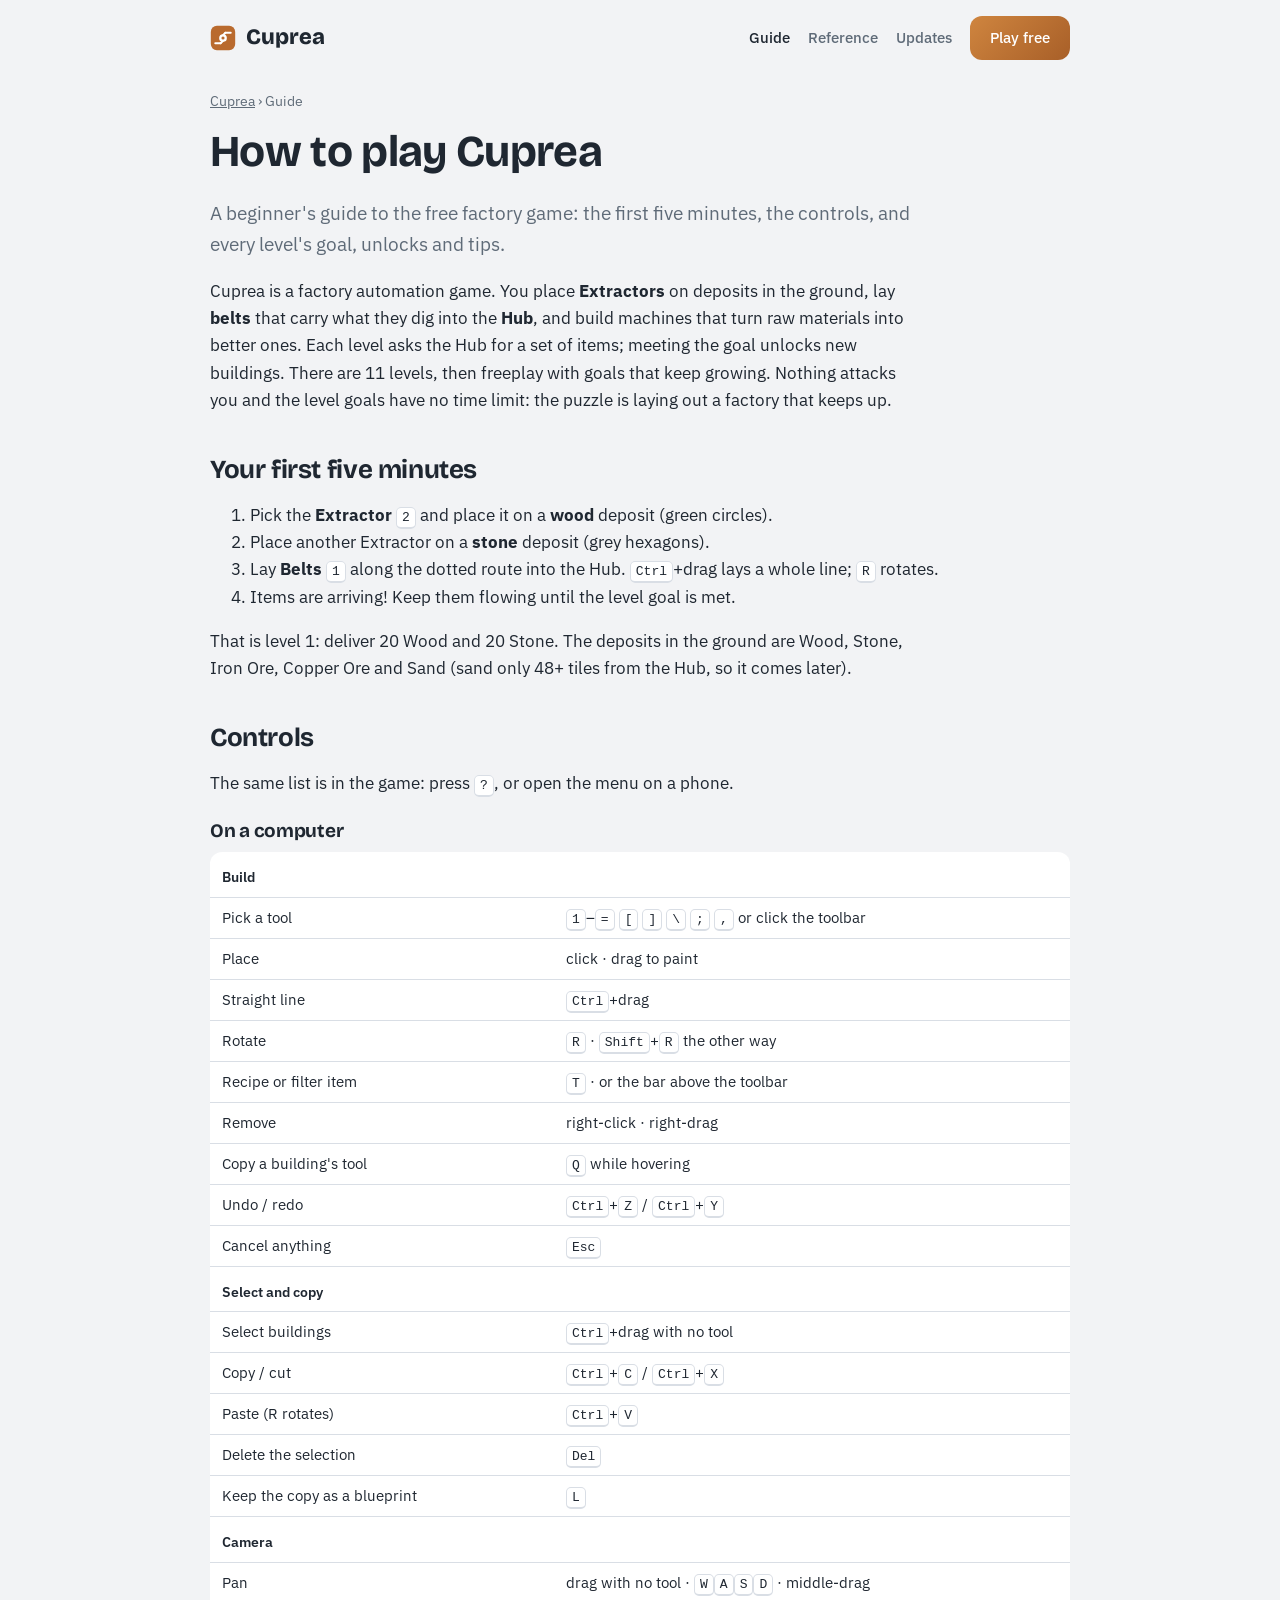
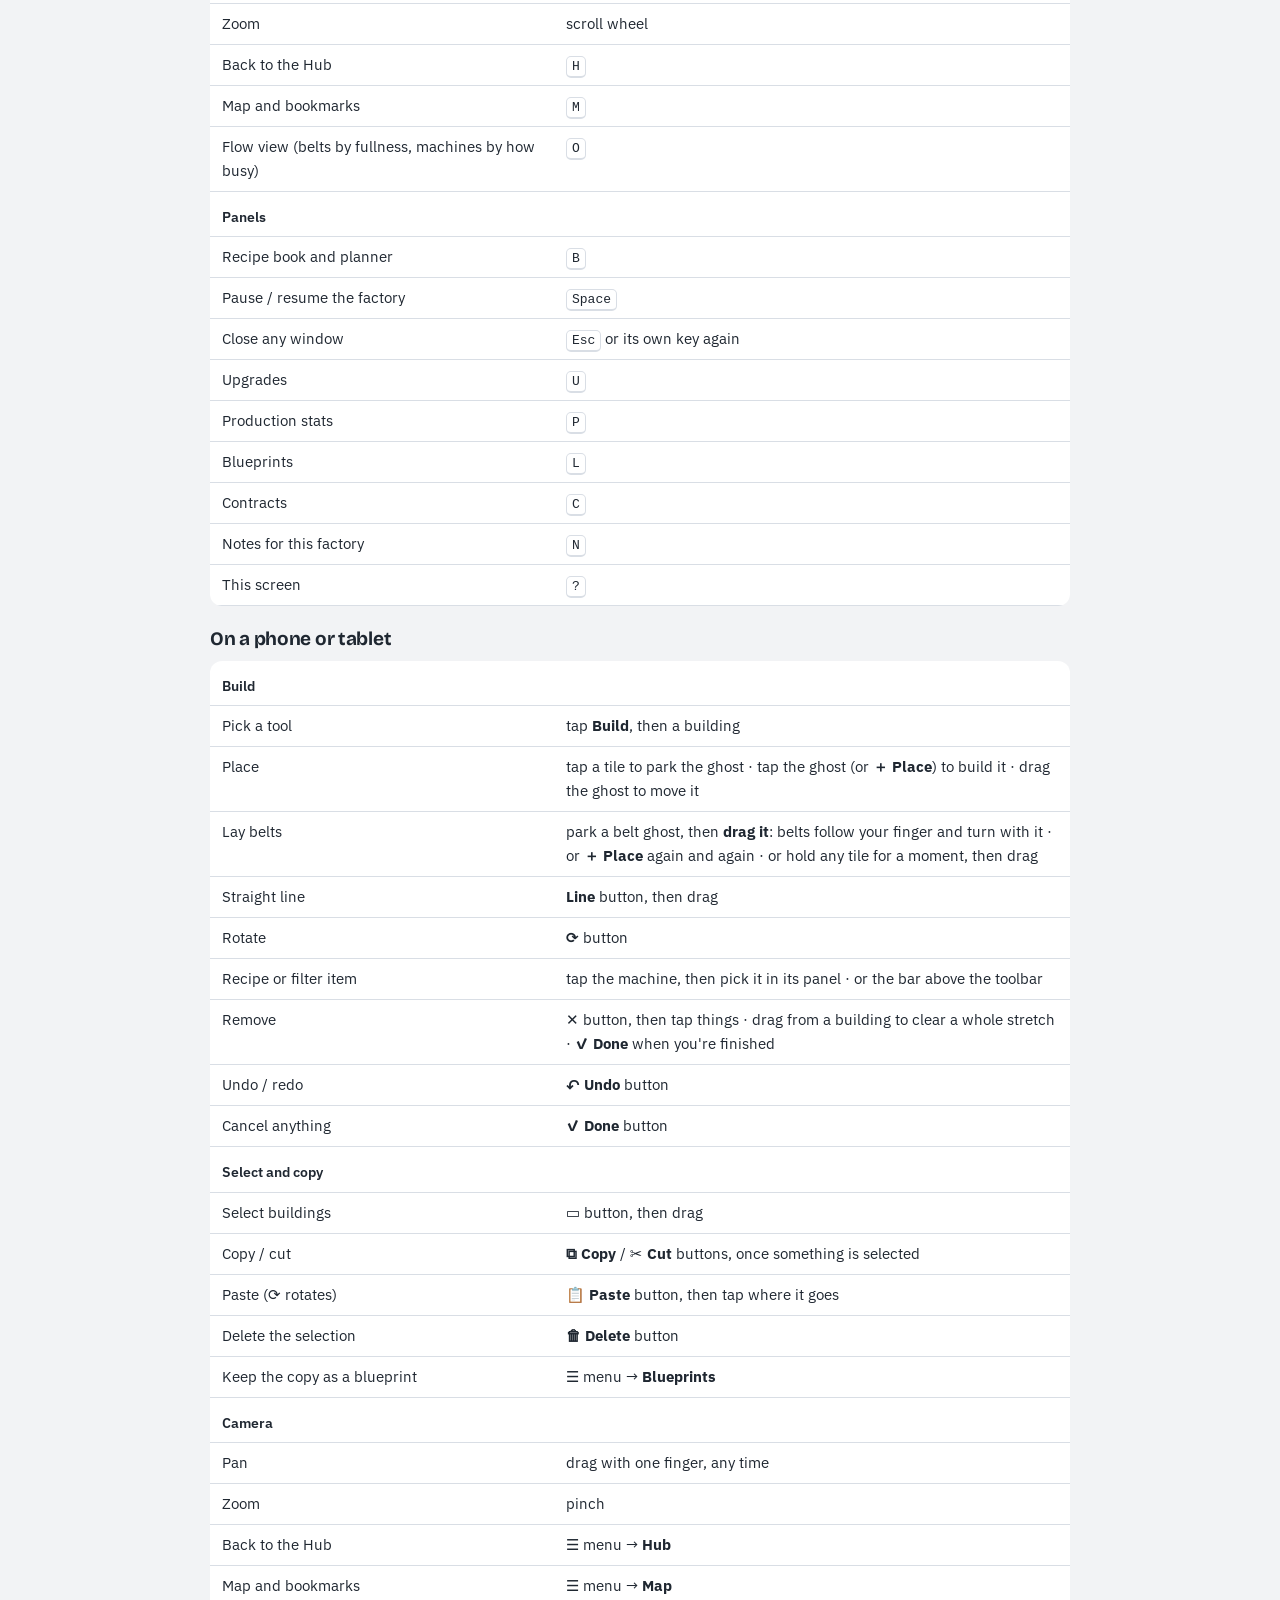
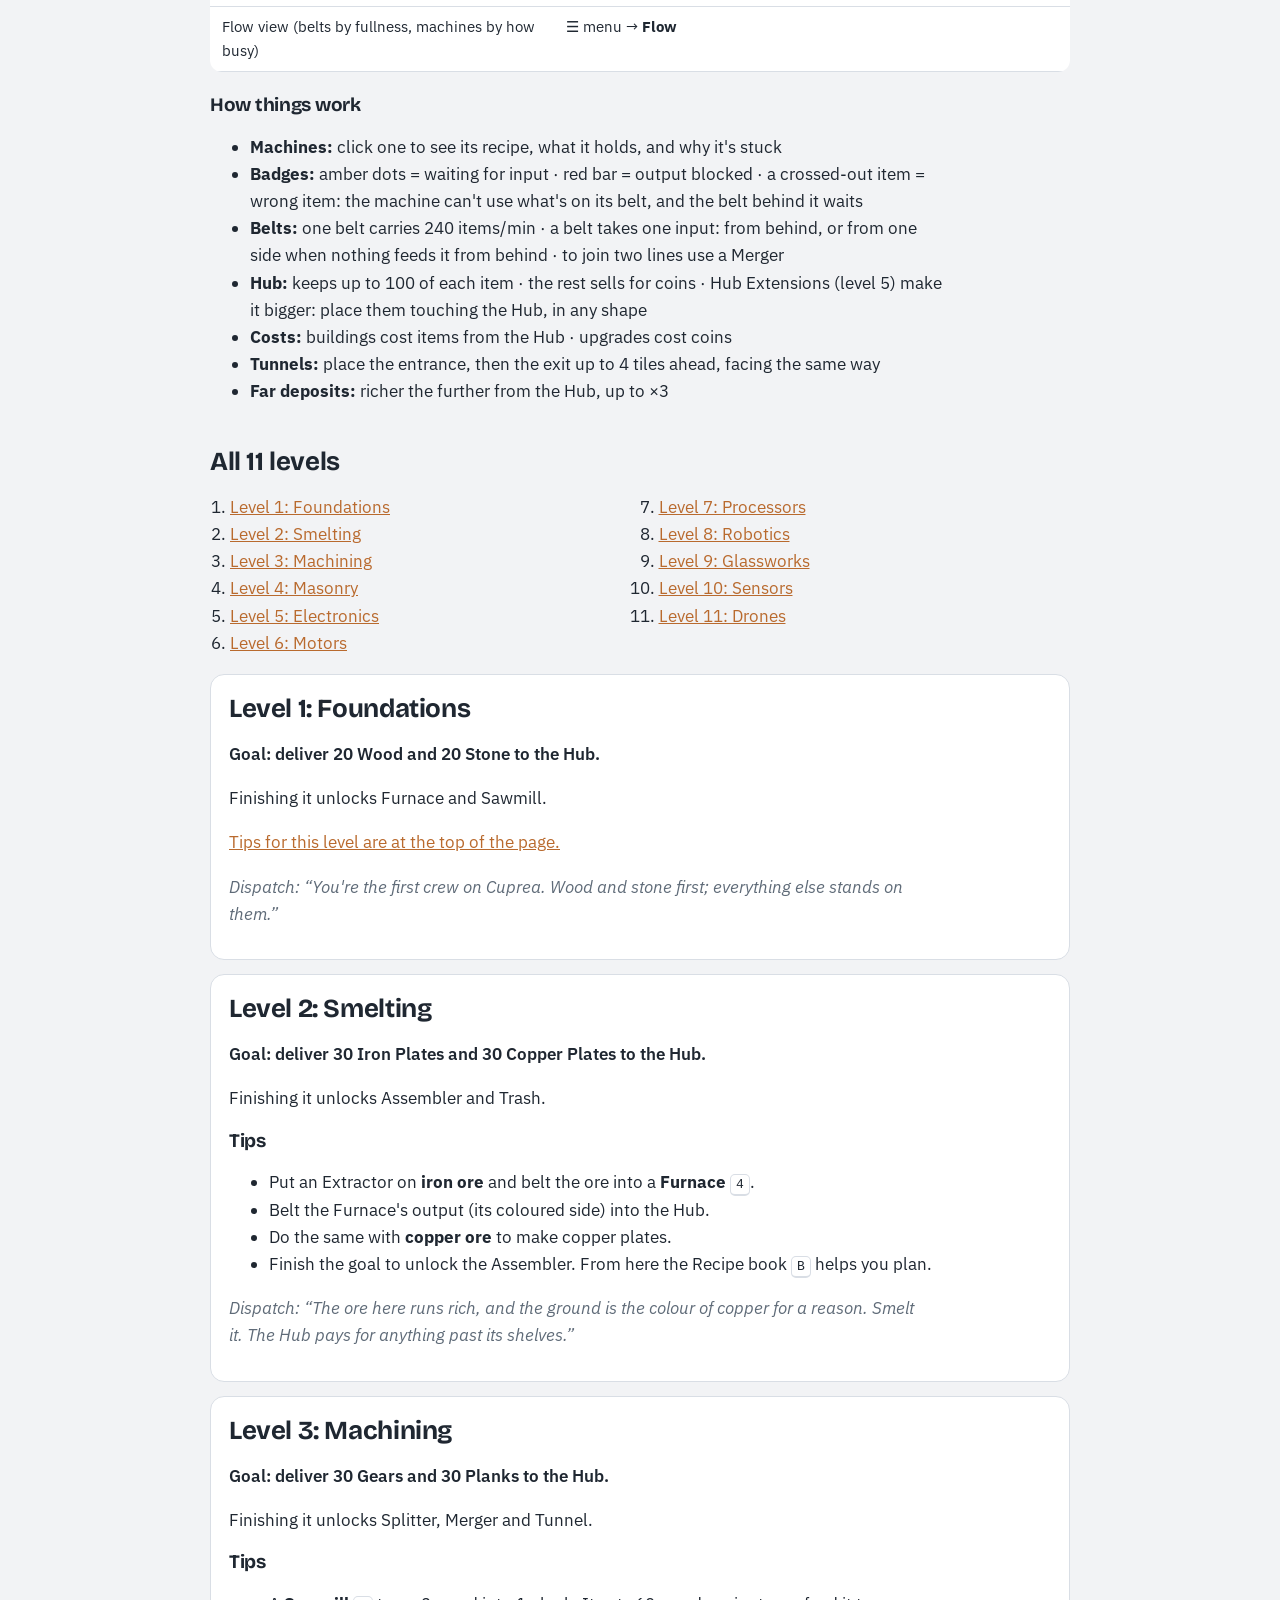
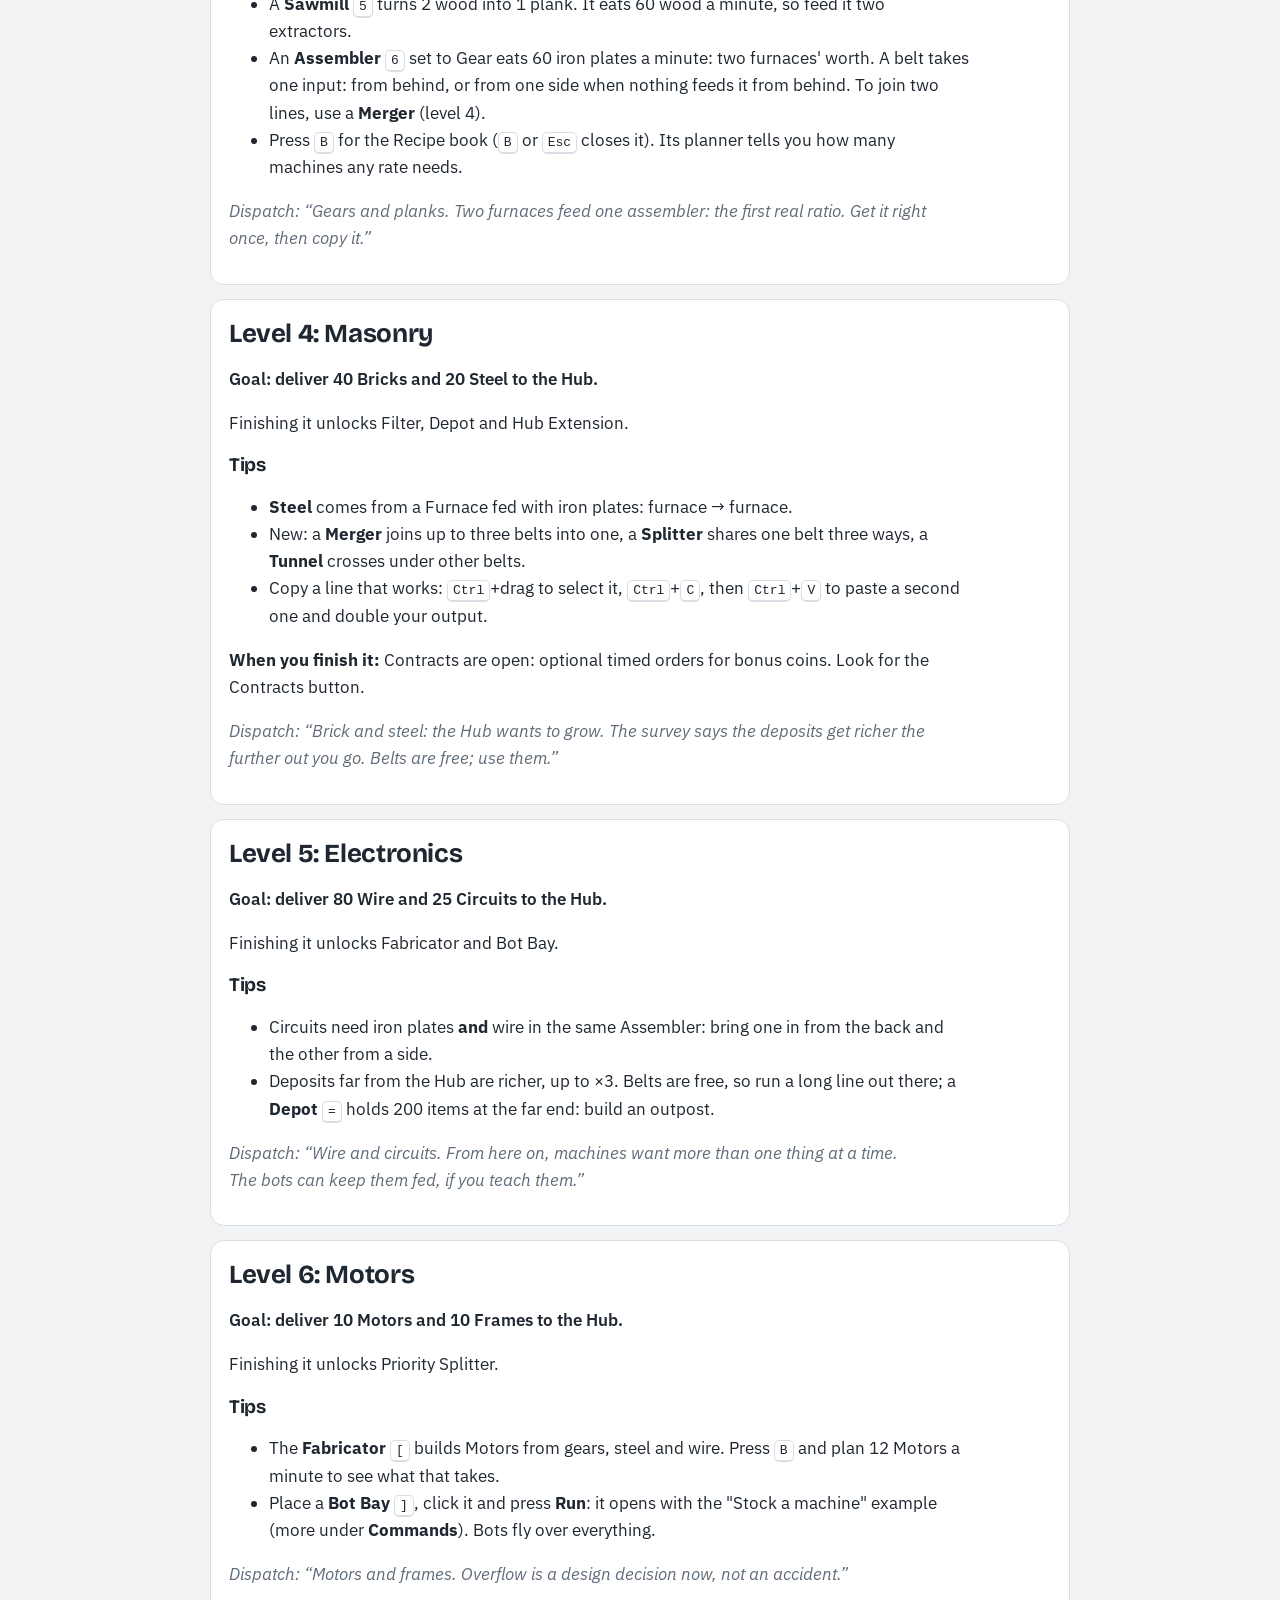
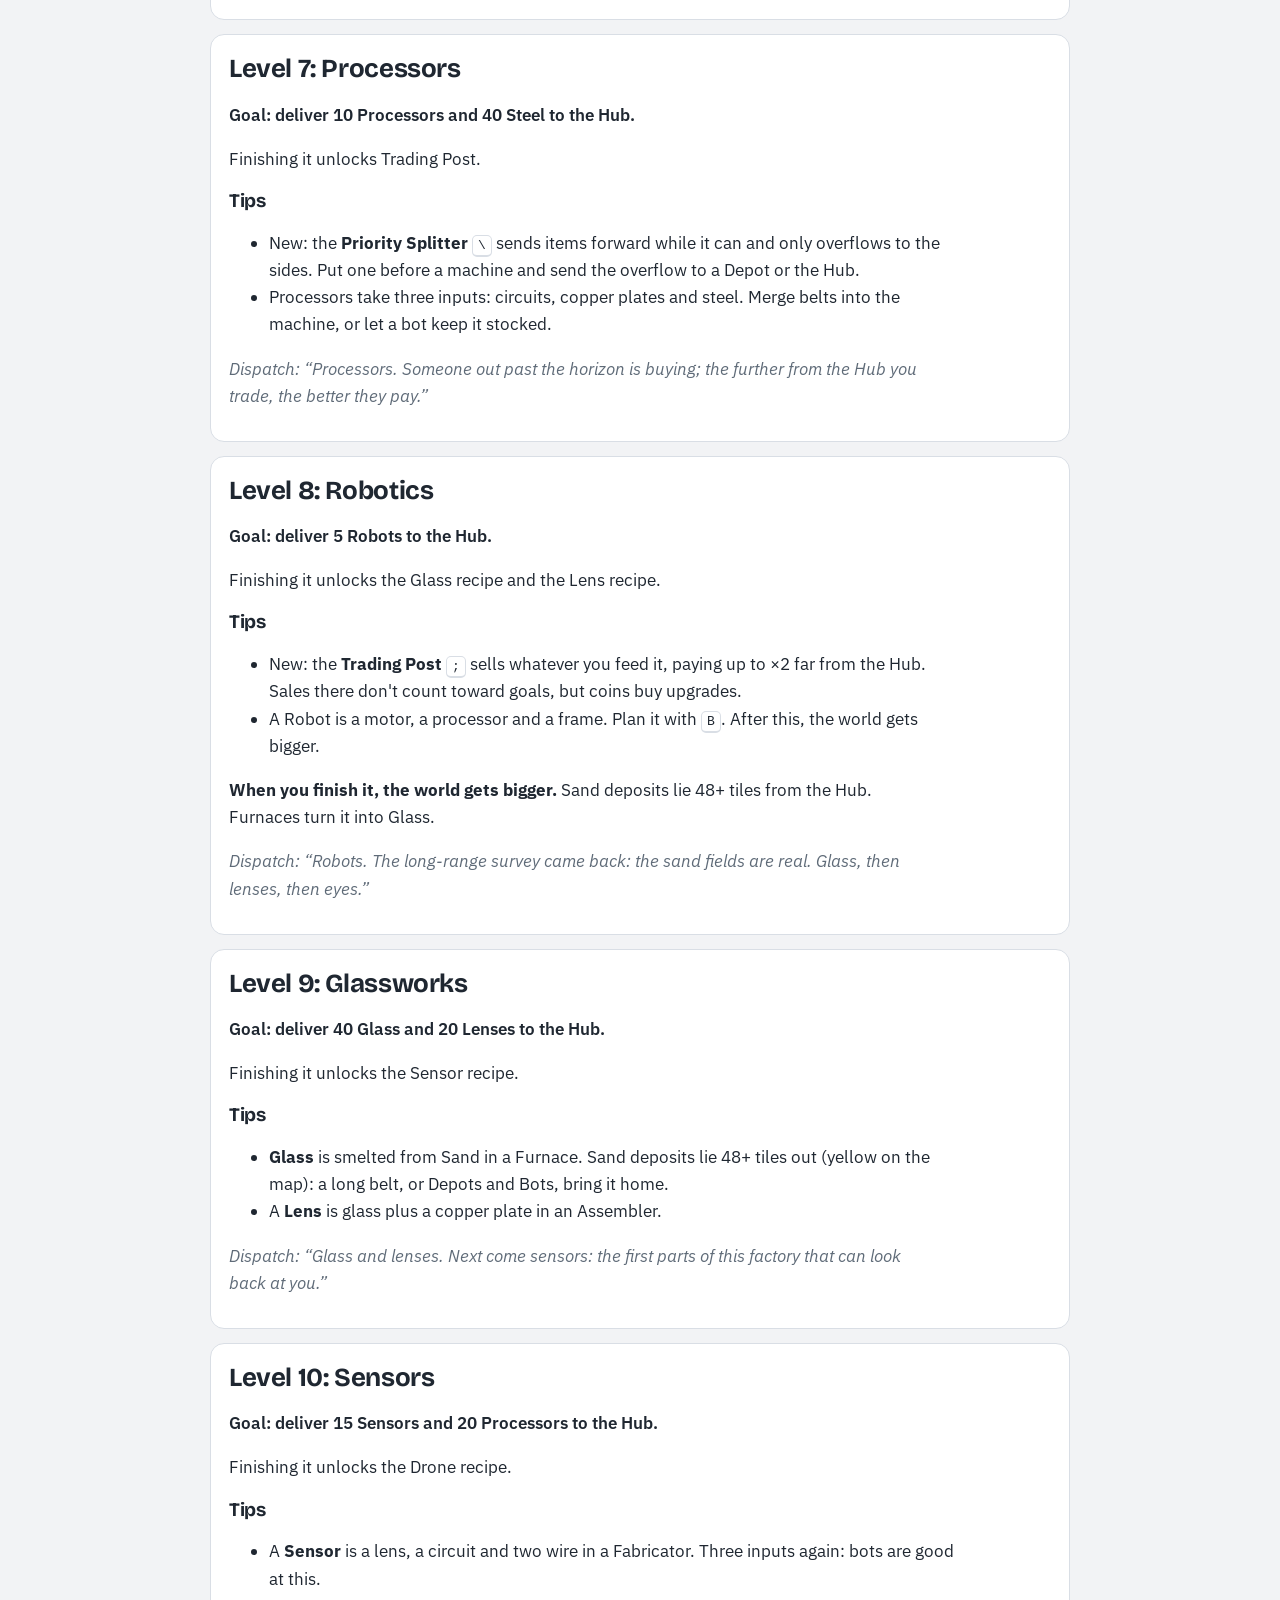
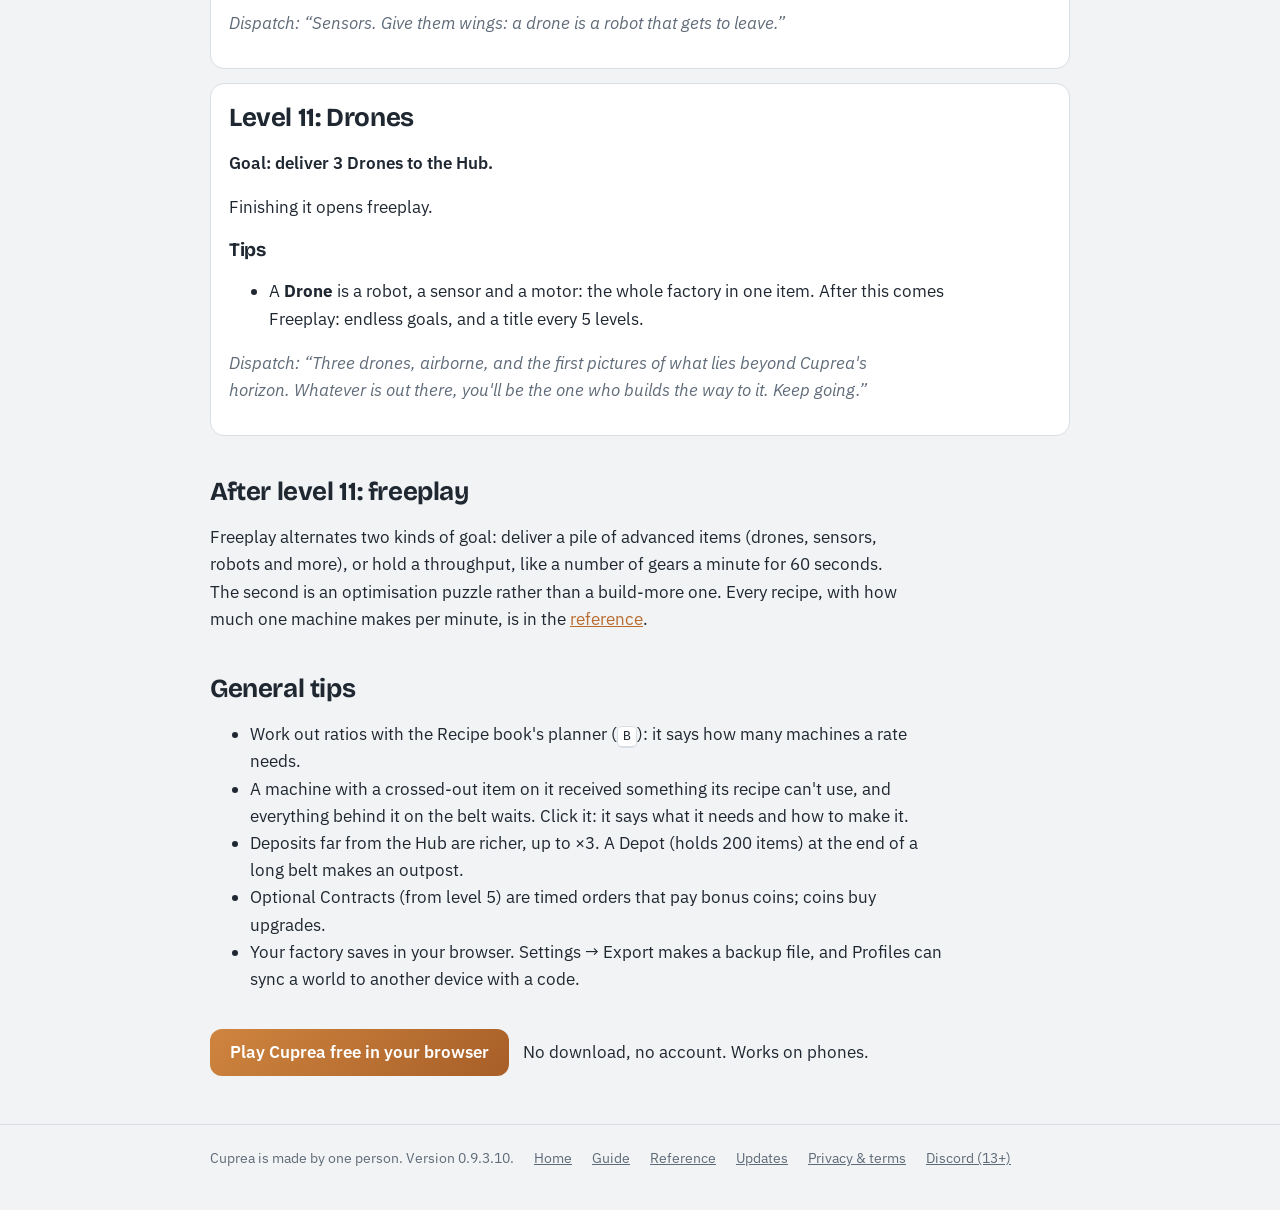
==== guide/index.html @ 7b66cac2 "Cuprea 0.9.3.10: the overhaul (look, motion, sound, visual onboarding) Co-Authored-By: Claude Fable " ====
<!doctype html>
<html lang="en">
<head>
  <meta charset="utf-8">
  <meta name="viewport" content="width=device-width, initial-scale=1">
  <title>How to play Cuprea: beginner's guide and all levels</title>
  <meta name="description" content="How to play Cuprea, the free browser factory game: your first five minutes, the controls on computer and phone, and the goal, unlocks and tips for all 11 levels.">
  <link rel="canonical" href="https://noice787965-droid.github.io/cuprea/guide/">
  <meta property="og:title" content="How to play Cuprea: beginner's guide and all levels">
  <meta property="og:description" content="How to play Cuprea, the free browser factory game: your first five minutes, the controls on computer and phone, and the goal, unlocks and tips for all 11 levels.">
  <meta property="og:type" content="article">
  <meta property="og:url" content="https://noice787965-droid.github.io/cuprea/guide/">
  <meta property="og:image" content="https://noice787965-droid.github.io/cuprea/screenshot.png">
  <meta name="theme-color" content="#b96a2e">
  <link rel="icon" href="../play/favicon.svg" type="image/svg+xml">
  <link rel="preconnect" href="https://fonts.googleapis.com">
  <link rel="preconnect" href="https://fonts.gstatic.com" crossorigin>
  <link rel="stylesheet" href="https://fonts.googleapis.com/css2?family=Bricolage+Grotesque:opsz,wght@12..96,700;12..96,800&family=IBM+Plex+Sans:wght@400;500;600&display=swap">
  <style>
:root { --paper:#f2f3f5; --panel:#fff; --ink:#1f2731; --muted:#5f6b78; --line:#d9dee5; --copper:#b96a2e; --copper-deep:#8f5222; --focus:#3c8cff; color-scheme: light; }
@media (prefers-color-scheme: dark) { :root { --paper:#161a20; --panel:#1f252d; --ink:#e6eaef; --muted:#9aa5b2; --line:#2c3540; --copper:#d98a4a; --copper-deep:#f0c091; color-scheme: dark; } }
* { box-sizing: border-box; }
body { margin: 0; font: 17px/1.6 "IBM Plex Sans", system-ui, -apple-system, "Segoe UI", Roboto, sans-serif; color: var(--ink); background: var(--paper); }
a { color: var(--copper); }
a:focus-visible { outline: 3px solid var(--focus); outline-offset: 3px; border-radius: 6px; }
h1, h2, h3 { font-family: "Bricolage Grotesque", "IBM Plex Sans", system-ui, sans-serif; letter-spacing: -0.015em; text-wrap: balance; line-height: 1.2; }
h1 { font-size: clamp(30px, 5vw, 44px); margin: 8px 0 12px; }
h2 { font-size: 26px; margin: 40px 0 10px; }
h3 { font-size: 19px; margin: 22px 0 6px; }
.wrap { width: min(860px, 100% - 40px); margin-inline: auto; }
@media (max-width: 600px) { .wrap { width: calc(100% - 32px); } }
.top { display: flex; align-items: center; justify-content: space-between; gap: 12px; padding-block: 16px; flex-wrap: wrap; }
.wordmark { display: inline-flex; align-items: center; gap: 10px; text-decoration: none; color: var(--ink); font-family: "Bricolage Grotesque", sans-serif; font-weight: 800; font-size: 22px; }
.wordmark svg { width: 26px; height: 26px; }
.top nav { display: flex; gap: 6px 18px; flex-wrap: wrap; align-items: center; font-size: 15px; }
.top nav a { color: var(--muted); text-decoration: none; font-weight: 500; }
.top nav a[aria-current] { color: var(--ink); }
.btn { display: inline-flex; align-items: center; justify-content: center; min-height: 44px; padding: 10px 20px; border-radius: 12px; font-weight: 600; text-decoration: none; }
.btn.primary { background: linear-gradient(135deg, #cf853f, #a85f28); color: #fff !important; }
.lede { font-size: 19px; color: var(--muted); max-width: 64ch; }
main p, main li { max-width: 70ch; }
.crumbs { font-size: 14px; color: var(--muted); }
.crumbs a { color: var(--muted); }
.card { background: var(--panel); border: 1px solid var(--line); border-radius: 14px; padding: 14px 18px; margin: 14px 0; }
.card h2, .card h3 { margin-top: 4px; }
.goal { font-weight: 600; }
.story { color: var(--muted); font-style: italic; }
kbd { font: 13px/1 ui-monospace, SFMono-Regular, Menlo, monospace; border: 1px solid var(--line); border-bottom-width: 2px; border-radius: 5px; padding: 2px 5px; background: var(--panel); }
.scroll { overflow-x: auto; margin: 10px 0; }
table { border-collapse: collapse; min-width: 100%; font-size: 15px; background: var(--panel); border-radius: 12px; overflow: hidden; }
th, td { text-align: left; padding: 8px 12px; border-bottom: 1px solid var(--line); vertical-align: top; }
th { font-size: 13px; color: var(--muted); font-weight: 600; }
table.keys th { padding-top: 14px; color: var(--ink); font-size: 14px; }
table.keys td:first-child { width: 40%; }
@media (max-width: 600px) {
  table.stack, table.stack tbody { display: block; min-width: 0; }
  table.stack thead { display: none; }
  table.stack tr { display: block; padding: 10px 14px; border-bottom: 1px solid var(--line); }
  table.stack td { display: block; padding: 2px 0; border: 0; text-align: left; white-space: normal; }
  table.stack td[data-l] { display: inline-block; margin-right: 16px; }
  table.stack td[data-l]::before { content: attr(data-l) ": "; color: var(--muted); font-size: 13px; }
  table.keys td:first-child { width: auto; }
}
td.num, th.num { text-align: right; font-variant-numeric: tabular-nums; white-space: nowrap; }
code, pre { font: 14px/1.5 ui-monospace, SFMono-Regular, Menlo, monospace; }
pre { background: var(--panel); border: 1px solid var(--line); border-radius: 12px; padding: 12px 14px; overflow-x: auto; }
.toc { columns: 2 220px; padding-left: 20px; }
.cta { margin: 36px 0; display: flex; gap: 14px; align-items: center; flex-wrap: wrap; }
footer { border-top: 1px solid var(--line); margin-top: 48px; padding-block: 22px 40px; font-size: 14px; color: var(--muted); }
footer .wrap { display: flex; flex-wrap: wrap; gap: 8px 20px; }
footer a { color: var(--muted); }
</style>
  <script type="application/ld+json">{"@context":"https://schema.org","@graph":[{"@type":"WebPage","@id":"https://noice787965-droid.github.io/cuprea/guide/","url":"https://noice787965-droid.github.io/cuprea/guide/","name":"How to play Cuprea: beginner's guide and all levels","description":"How to play Cuprea, the free browser factory game: your first five minutes, the controls on computer and phone, and the goal, unlocks and tips for all 11 levels.","inLanguage":"en","dateModified":"2026-10-18","about":{"@type":"VideoGame","name":"Cuprea","url":"https://noice787965-droid.github.io/cuprea/"}},{"@type":"BreadcrumbList","itemListElement":[{"@type":"ListItem","position":1,"name":"Cuprea","item":"https://noice787965-droid.github.io/cuprea/"},{"@type":"ListItem","position":2,"name":"Guide","item":"https://noice787965-droid.github.io/cuprea/guide/"}]}]}</script>
</head>
<body>
  <header class="wrap top">
    <a class="wordmark" href="../" aria-label="Cuprea home"><svg viewBox="0 0 64 64" aria-hidden="true"><rect x="2" y="2" width="60" height="60" rx="15" fill="#b96a2e"/><g fill="none" stroke="#fff" stroke-width="5" stroke-linecap="round"><path d="M13 45h13M38 19h13"/><path d="M26 45l6-6M38 19l-6 6"/></g><circle cx="32" cy="32" r="9.5" fill="#fff"/><circle cx="32" cy="32" r="3.8" fill="#b96a2e"/></svg>Cuprea</a>
    <nav aria-label="Site"><a href="../guide/" aria-current="page">Guide</a><a href="../reference/">Reference</a><a href="../updates/">Updates</a><a class="btn primary" href="../play/?utm_source=site&amp;utm_campaign=guide">Play free</a></nav>
  </header>
  <main class="wrap">
    <p class="crumbs"><a href="../">Cuprea</a> › Guide</p>
    <h1>How to play Cuprea</h1>
    <p class="lede">A beginner's guide to the free factory game: the first five minutes, the controls, and every level's goal, unlocks and tips.</p>

    <p>Cuprea is a factory automation game. You place <b>Extractors</b> on deposits in the ground, lay
    <b>belts</b> that carry what they dig into the <b>Hub</b>, and build machines that turn raw materials into
    better ones. Each level asks the Hub for a set of items; meeting the goal unlocks new buildings. There are
    11 levels, then freeplay with goals that keep growing. Nothing attacks you and the level goals have
    no time limit: the puzzle is laying out a factory that keeps up.</p>

    <h2 id="start">Your first five minutes</h2>
    <ol>
      <li>Pick the <b>Extractor</b> <kbd>2</kbd> and place it on a <b>wood</b> deposit (green circles).</li>
      <li>Place another Extractor on a <b>stone</b> deposit (grey hexagons).</li>
      <li>Lay <b>Belts</b> <kbd>1</kbd> along the dotted route into the Hub. <kbd>Ctrl</kbd>+drag lays a whole line; <kbd>R</kbd> rotates.</li>
      <li>Items are arriving! Keep them flowing until the level goal is met.</li>
    </ol>
    <p>That is level 1: deliver 20 Wood and 20 Stone. The deposits in the ground are Wood, Stone, Iron Ore, Copper Ore and Sand
    (sand only 48+ tiles from the Hub, so it comes later).</p>

    <h2 id="controls">Controls</h2>
    <p>The same list is in the game: press <kbd>?</kbd>, or open the menu on a phone.</p>
    <h3>On a computer</h3>
    <div class="scroll"><table class="keys">
      <tr><th colspan="2">Build</th></tr>
      <tr><td>Pick a tool</td><td><kbd>1</kbd>–<kbd>=</kbd> <kbd>[</kbd> <kbd>]</kbd> <kbd>\</kbd> <kbd>;</kbd> <kbd>,</kbd> or click the toolbar</td></tr>
      <tr><td>Place</td><td>click · drag to paint</td></tr>
      <tr><td>Straight line</td><td><kbd>Ctrl</kbd>+drag</td></tr>
      <tr><td>Rotate</td><td><kbd>R</kbd> · <kbd>Shift</kbd>+<kbd>R</kbd> the other way</td></tr>
      <tr><td>Recipe or filter item</td><td><kbd>T</kbd> · or the bar above the toolbar</td></tr>
      <tr><td>Remove</td><td>right-click · right-drag</td></tr>
      <tr><td>Copy a building's tool</td><td><kbd>Q</kbd> while hovering</td></tr>
      <tr><td>Undo / redo</td><td><kbd>Ctrl</kbd>+<kbd>Z</kbd> / <kbd>Ctrl</kbd>+<kbd>Y</kbd></td></tr>
      <tr><td>Cancel anything</td><td><kbd>Esc</kbd></td></tr>
      <tr><th colspan="2">Select and copy</th></tr>
      <tr><td>Select buildings</td><td><kbd>Ctrl</kbd>+drag with no tool</td></tr>
      <tr><td>Copy / cut</td><td><kbd>Ctrl</kbd>+<kbd>C</kbd> / <kbd>Ctrl</kbd>+<kbd>X</kbd></td></tr>
      <tr><td>Paste (R rotates)</td><td><kbd>Ctrl</kbd>+<kbd>V</kbd></td></tr>
      <tr><td>Delete the selection</td><td><kbd>Del</kbd></td></tr>
      <tr><td>Keep the copy as a blueprint</td><td><kbd>L</kbd></td></tr>
      <tr><th colspan="2">Camera</th></tr>
      <tr><td>Pan</td><td>drag with no tool · <kbd>W</kbd><kbd>A</kbd><kbd>S</kbd><kbd>D</kbd> · middle-drag</td></tr>
      <tr><td>Zoom</td><td>scroll wheel</td></tr>
      <tr><td>Back to the Hub</td><td><kbd>H</kbd></td></tr>
      <tr><td>Map and bookmarks</td><td><kbd>M</kbd></td></tr>
      <tr><td>Flow view (belts by fullness, machines by how busy)</td><td><kbd>O</kbd></td></tr>
      <tr><th colspan="2">Panels</th></tr>
      <tr><td>Recipe book and planner</td><td><kbd>B</kbd></td></tr>
      <tr><td>Pause / resume the factory</td><td><kbd>Space</kbd></td></tr>
      <tr><td>Close any window</td><td><kbd>Esc</kbd> or its own key again</td></tr>
      <tr><td>Upgrades</td><td><kbd>U</kbd></td></tr>
      <tr><td>Production stats</td><td><kbd>P</kbd></td></tr>
      <tr><td>Blueprints</td><td><kbd>L</kbd></td></tr>
      <tr><td>Contracts</td><td><kbd>C</kbd></td></tr>
      <tr><td>Notes for this factory</td><td><kbd>N</kbd></td></tr>
      <tr><td>This screen</td><td><kbd>?</kbd></td></tr>
    </table></div>
    <h3>On a phone or tablet</h3>
    <div class="scroll"><table class="keys">
      <tr><th colspan="2">Build</th></tr>
      <tr><td>Pick a tool</td><td>tap <b>Build</b>, then a building</td></tr>
      <tr><td>Place</td><td>tap a tile to park the ghost · tap the ghost (or <b>＋ Place</b>) to build it · drag the ghost to move it</td></tr>
      <tr><td>Lay belts</td><td>park a belt ghost, then <b>drag it</b>: belts follow your finger and turn with it · or <b>＋ Place</b> again and again · or hold any tile for a moment, then drag</td></tr>
      <tr><td>Straight line</td><td><b>Line</b> button, then drag</td></tr>
      <tr><td>Rotate</td><td><b>⟳</b> button</td></tr>
      <tr><td>Recipe or filter item</td><td>tap the machine, then pick it in its panel · or the bar above the toolbar</td></tr>
      <tr><td>Remove</td><td><b>✕</b> button, then tap things · drag from a building to clear a whole stretch · <b>✓ Done</b> when you're finished</td></tr>
      <tr><td>Undo / redo</td><td><b>↶ Undo</b> button</td></tr>
      <tr><td>Cancel anything</td><td><b>✓ Done</b> button</td></tr>
      <tr><th colspan="2">Select and copy</th></tr>
      <tr><td>Select buildings</td><td><b>▭</b> button, then drag</td></tr>
      <tr><td>Copy / cut</td><td><b>⧉ Copy</b> / <b>✂ Cut</b> buttons, once something is selected</td></tr>
      <tr><td>Paste (⟳ rotates)</td><td><b>📋 Paste</b> button, then tap where it goes</td></tr>
      <tr><td>Delete the selection</td><td><b>🗑 Delete</b> button</td></tr>
      <tr><td>Keep the copy as a blueprint</td><td>☰ menu → <b>Blueprints</b></td></tr>
      <tr><th colspan="2">Camera</th></tr>
      <tr><td>Pan</td><td>drag with one finger, any time</td></tr>
      <tr><td>Zoom</td><td>pinch</td></tr>
      <tr><td>Back to the Hub</td><td>☰ menu → <b>Hub</b></td></tr>
      <tr><td>Map and bookmarks</td><td>☰ menu → <b>Map</b></td></tr>
      <tr><td>Flow view (belts by fullness, machines by how busy)</td><td>☰ menu → <b>Flow</b></td></tr>
    </table></div>
    <h3>How things work</h3>
    <ul>
      <li><b>Machines:</b> click one to see its recipe, what it holds, and why it's stuck</li>
      <li><b>Badges:</b> amber dots = waiting for input · red bar = output blocked · a crossed-out item = wrong item: the machine can't use what's on its belt, and the belt behind it waits</li>
      <li><b>Belts:</b> one belt carries 240 items/min · a belt takes one input: from behind, or from one side when nothing feeds it from behind · to join two lines use a Merger</li>
      <li><b>Hub:</b> keeps up to 100 of each item · the rest sells for coins · Hub Extensions (level 5) make it bigger: place them touching the Hub, in any shape</li>
      <li><b>Costs:</b> buildings cost items from the Hub · upgrades cost coins</li>
      <li><b>Tunnels:</b> place the entrance, then the exit up to 4 tiles ahead, facing the same way</li>
      <li><b>Far deposits:</b> richer the further from the Hub, up to ×3</li>
    </ul>

    <h2 id="levels">All 11 levels</h2>
    <ol class="toc">
      <li><a href="#level-1">Level 1: Foundations</a></li>
      <li><a href="#level-2">Level 2: Smelting</a></li>
      <li><a href="#level-3">Level 3: Machining</a></li>
      <li><a href="#level-4">Level 4: Masonry</a></li>
      <li><a href="#level-5">Level 5: Electronics</a></li>
      <li><a href="#level-6">Level 6: Motors</a></li>
      <li><a href="#level-7">Level 7: Processors</a></li>
      <li><a href="#level-8">Level 8: Robotics</a></li>
      <li><a href="#level-9">Level 9: Glassworks</a></li>
      <li><a href="#level-10">Level 10: Sensors</a></li>
      <li><a href="#level-11">Level 11: Drones</a></li>
    </ol>

    <section class="card" id="level-1">
      <h2>Level 1: Foundations</h2>
      <p class="goal">Goal: deliver 20 Wood and 20 Stone to the Hub.</p>
      <p>Finishing it unlocks Furnace and Sawmill.</p>
      <p><a href="#start">Tips for this level are at the top of the page.</a></p>
      
      
      <p class="story">Dispatch: “You're the first crew on Cuprea. Wood and stone first; everything else stands on them.”</p>
    </section>
    <section class="card" id="level-2">
      <h2>Level 2: Smelting</h2>
      <p class="goal">Goal: deliver 30 Iron Plates and 30 Copper Plates to the Hub.</p>
      <p>Finishing it unlocks Assembler and Trash.</p>
      <h3>Tips</h3>
      <ul>
        <li>Put an Extractor on <b>iron ore</b> and belt the ore into a <b>Furnace</b> <kbd>4</kbd>.</li>
        <li>Belt the Furnace's output (its coloured side) into the Hub.</li>
        <li>Do the same with <b>copper ore</b> to make copper plates.</li>
        <li>Finish the goal to unlock the Assembler. From here the Recipe book <kbd>B</kbd> helps you plan.</li>
      </ul>
      
      
      <p class="story">Dispatch: “The ore here runs rich, and the ground is the colour of copper for a reason. Smelt it. The Hub pays for anything past its shelves.”</p>
    </section>
    <section class="card" id="level-3">
      <h2>Level 3: Machining</h2>
      <p class="goal">Goal: deliver 30 Gears and 30 Planks to the Hub.</p>
      <p>Finishing it unlocks Splitter, Merger and Tunnel.</p>
      <h3>Tips</h3>
      <ul>
        <li>A <b>Sawmill</b> <kbd>5</kbd> turns 2 wood into 1 plank. It eats 60 wood a minute, so feed it two extractors.</li>
        <li>An <b>Assembler</b> <kbd>6</kbd> set to Gear eats 60 iron plates a minute: two furnaces' worth. A belt takes one input: from behind, or from one side when nothing feeds it from behind. To join two lines, use a <b>Merger</b> (level 4).</li>
        <li>Press <kbd>B</kbd> for the Recipe book (<kbd>B</kbd> or <kbd>Esc</kbd> closes it). Its planner tells you how many machines any rate needs.</li>
      </ul>
      
      
      <p class="story">Dispatch: “Gears and planks. Two furnaces feed one assembler: the first real ratio. Get it right once, then copy it.”</p>
    </section>
    <section class="card" id="level-4">
      <h2>Level 4: Masonry</h2>
      <p class="goal">Goal: deliver 40 Bricks and 20 Steel to the Hub.</p>
      <p>Finishing it unlocks Filter, Depot and Hub Extension.</p>
      <h3>Tips</h3>
      <ul>
        <li><b>Steel</b> comes from a Furnace fed with iron plates: furnace → furnace.</li>
        <li>New: a <b>Merger</b> joins up to three belts into one, a <b>Splitter</b> shares one belt three ways, a <b>Tunnel</b> crosses under other belts.</li>
        <li>Copy a line that works: <kbd>Ctrl</kbd>+drag to select it, <kbd>Ctrl</kbd>+<kbd>C</kbd>, then <kbd>Ctrl</kbd>+<kbd>V</kbd> to paste a second one and double your output.</li>
      </ul>
      
      <p><b>When you finish it:</b> Contracts are open: optional timed orders for bonus coins. Look for the Contracts button.</p>
      <p class="story">Dispatch: “Brick and steel: the Hub wants to grow. The survey says the deposits get richer the further out you go. Belts are free; use them.”</p>
    </section>
    <section class="card" id="level-5">
      <h2>Level 5: Electronics</h2>
      <p class="goal">Goal: deliver 80 Wire and 25 Circuits to the Hub.</p>
      <p>Finishing it unlocks Fabricator and Bot Bay.</p>
      <h3>Tips</h3>
      <ul>
        <li>Circuits need iron plates <b>and</b> wire in the same Assembler: bring one in from the back and the other from a side.</li>
        <li>Deposits far from the Hub are richer, up to ×3. Belts are free, so run a long line out there; a <b>Depot</b> <kbd>=</kbd> holds 200 items at the far end: build an outpost.</li>
      </ul>
      
      
      <p class="story">Dispatch: “Wire and circuits. From here on, machines want more than one thing at a time. The bots can keep them fed, if you teach them.”</p>
    </section>
    <section class="card" id="level-6">
      <h2>Level 6: Motors</h2>
      <p class="goal">Goal: deliver 10 Motors and 10 Frames to the Hub.</p>
      <p>Finishing it unlocks Priority Splitter.</p>
      <h3>Tips</h3>
      <ul>
        <li>The <b>Fabricator</b> <kbd>[</kbd> builds Motors from gears, steel and wire. Press <kbd>B</kbd> and plan 12 Motors a minute to see what that takes.</li>
        <li>Place a <b>Bot Bay</b> <kbd>]</kbd>, click it and press <b>Run</b>: it opens with the &quot;Stock a machine&quot; example (more under <b>Commands</b>). Bots fly over everything.</li>
      </ul>
      
      
      <p class="story">Dispatch: “Motors and frames. Overflow is a design decision now, not an accident.”</p>
    </section>
    <section class="card" id="level-7">
      <h2>Level 7: Processors</h2>
      <p class="goal">Goal: deliver 10 Processors and 40 Steel to the Hub.</p>
      <p>Finishing it unlocks Trading Post.</p>
      <h3>Tips</h3>
      <ul>
        <li>New: the <b>Priority Splitter</b> <kbd>\</kbd> sends items forward while it can and only overflows to the sides. Put one before a machine and send the overflow to a Depot or the Hub.</li>
        <li>Processors take three inputs: circuits, copper plates and steel. Merge belts into the machine, or let a bot keep it stocked.</li>
      </ul>
      
      
      <p class="story">Dispatch: “Processors. Someone out past the horizon is buying; the further from the Hub you trade, the better they pay.”</p>
    </section>
    <section class="card" id="level-8">
      <h2>Level 8: Robotics</h2>
      <p class="goal">Goal: deliver 5 Robots to the Hub.</p>
      <p>Finishing it unlocks the Glass recipe and the Lens recipe.</p>
      <h3>Tips</h3>
      <ul>
        <li>New: the <b>Trading Post</b> <kbd>;</kbd> sells whatever you feed it, paying up to ×2 far from the Hub. Sales there don't count toward goals, but coins buy upgrades.</li>
        <li>A Robot is a motor, a processor and a frame. Plan it with <kbd>B</kbd>. After this, the world gets bigger.</li>
      </ul>
      <p><b>When you finish it, the world gets bigger.</b> Sand deposits lie 48+ tiles from the Hub. Furnaces turn it into Glass.</p>
      
      <p class="story">Dispatch: “Robots. The long-range survey came back: the sand fields are real. Glass, then lenses, then eyes.”</p>
    </section>
    <section class="card" id="level-9">
      <h2>Level 9: Glassworks</h2>
      <p class="goal">Goal: deliver 40 Glass and 20 Lenses to the Hub.</p>
      <p>Finishing it unlocks the Sensor recipe.</p>
      <h3>Tips</h3>
      <ul>
        <li><b>Glass</b> is smelted from Sand in a Furnace. Sand deposits lie 48+ tiles out (yellow on the map): a long belt, or Depots and Bots, bring it home.</li>
        <li>A <b>Lens</b> is glass plus a copper plate in an Assembler.</li>
      </ul>
      
      
      <p class="story">Dispatch: “Glass and lenses. Next come sensors: the first parts of this factory that can look back at you.”</p>
    </section>
    <section class="card" id="level-10">
      <h2>Level 10: Sensors</h2>
      <p class="goal">Goal: deliver 15 Sensors and 20 Processors to the Hub.</p>
      <p>Finishing it unlocks the Drone recipe.</p>
      <h3>Tips</h3>
      <ul>
        <li>A <b>Sensor</b> is a lens, a circuit and two wire in a Fabricator. Three inputs again: bots are good at this.</li>
      </ul>
      
      
      <p class="story">Dispatch: “Sensors. Give them wings: a drone is a robot that gets to leave.”</p>
    </section>
    <section class="card" id="level-11">
      <h2>Level 11: Drones</h2>
      <p class="goal">Goal: deliver 3 Drones to the Hub.</p>
      <p>Finishing it opens freeplay.</p>
      <h3>Tips</h3>
      <ul>
        <li>A <b>Drone</b> is a robot, a sensor and a motor: the whole factory in one item. After this comes Freeplay: endless goals, and a title every 5 levels.</li>
      </ul>
      
      
      <p class="story">Dispatch: “Three drones, airborne, and the first pictures of what lies beyond Cuprea's horizon. Whatever is out there, you'll be the one who builds the way to it. Keep going.”</p>
    </section>

    <h2 id="freeplay">After level 11: freeplay</h2>
    <p>Freeplay alternates two kinds of goal: deliver a pile of advanced items (drones, sensors, robots and more),
    or hold a throughput, like a number of gears a minute for 60 seconds. The second is an optimisation puzzle
    rather than a build-more one. Every recipe, with how much one machine makes per minute, is in the
    <a href="../reference/#recipes">reference</a>.</p>

    <h2 id="tips">General tips</h2>
    <ul>
      <li>Work out ratios with the Recipe book's planner (<kbd>B</kbd>): it says how many machines a rate needs.</li>
      <li>A machine with a crossed-out item on it received something its recipe can't use, and everything behind it on
      the belt waits. Click it: it says what it needs and how to make it.</li>
      <li>Deposits far from the Hub are richer, up to ×3. A Depot (holds 200 items) at the end of a long belt makes an outpost.</li>
      <li>Optional Contracts (from level 5) are timed orders that pay bonus coins; coins buy upgrades.</li>
      <li>Your factory saves in your browser. Settings → Export makes a backup file, and Profiles can sync a world to another device with a code.</li>
    </ul>

    <div class="cta"><a class="btn primary" href="../play/?utm_source=site&amp;utm_campaign=guide">Play Cuprea free in your browser</a><span>No download, no account. Works on phones.</span></div>
  </main>
  <footer>
    <div class="wrap">
      <span>Cuprea is made by one person. Version 0.9.3.10.</span>
      <a href="../">Home</a><a href="../guide/">Guide</a><a href="../reference/">Reference</a><a href="../updates/">Updates</a>
      <a href="../privacy.html">Privacy &amp; terms</a><a href="https://discord.gg/RqNg62fHZJ" rel="noopener">Discord (13+)</a>
    </div>
  </footer>
</body>
</html>
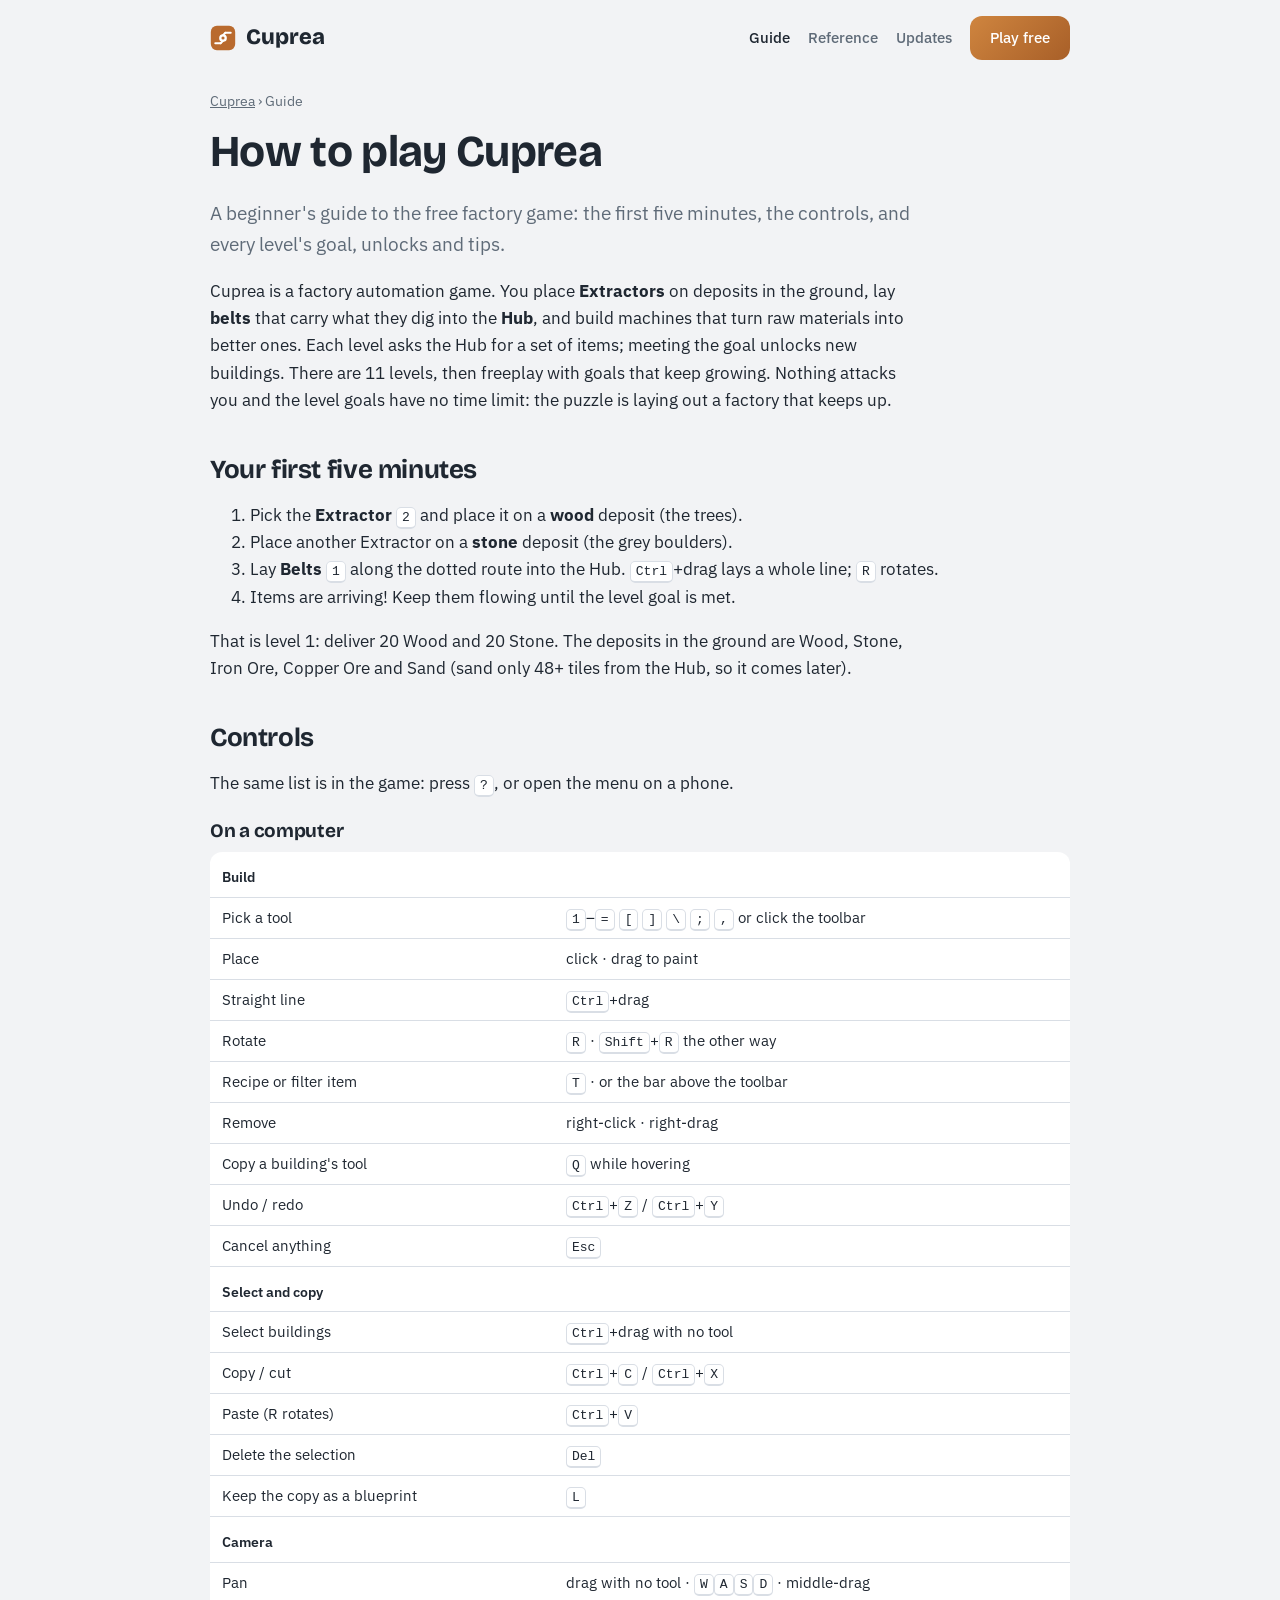
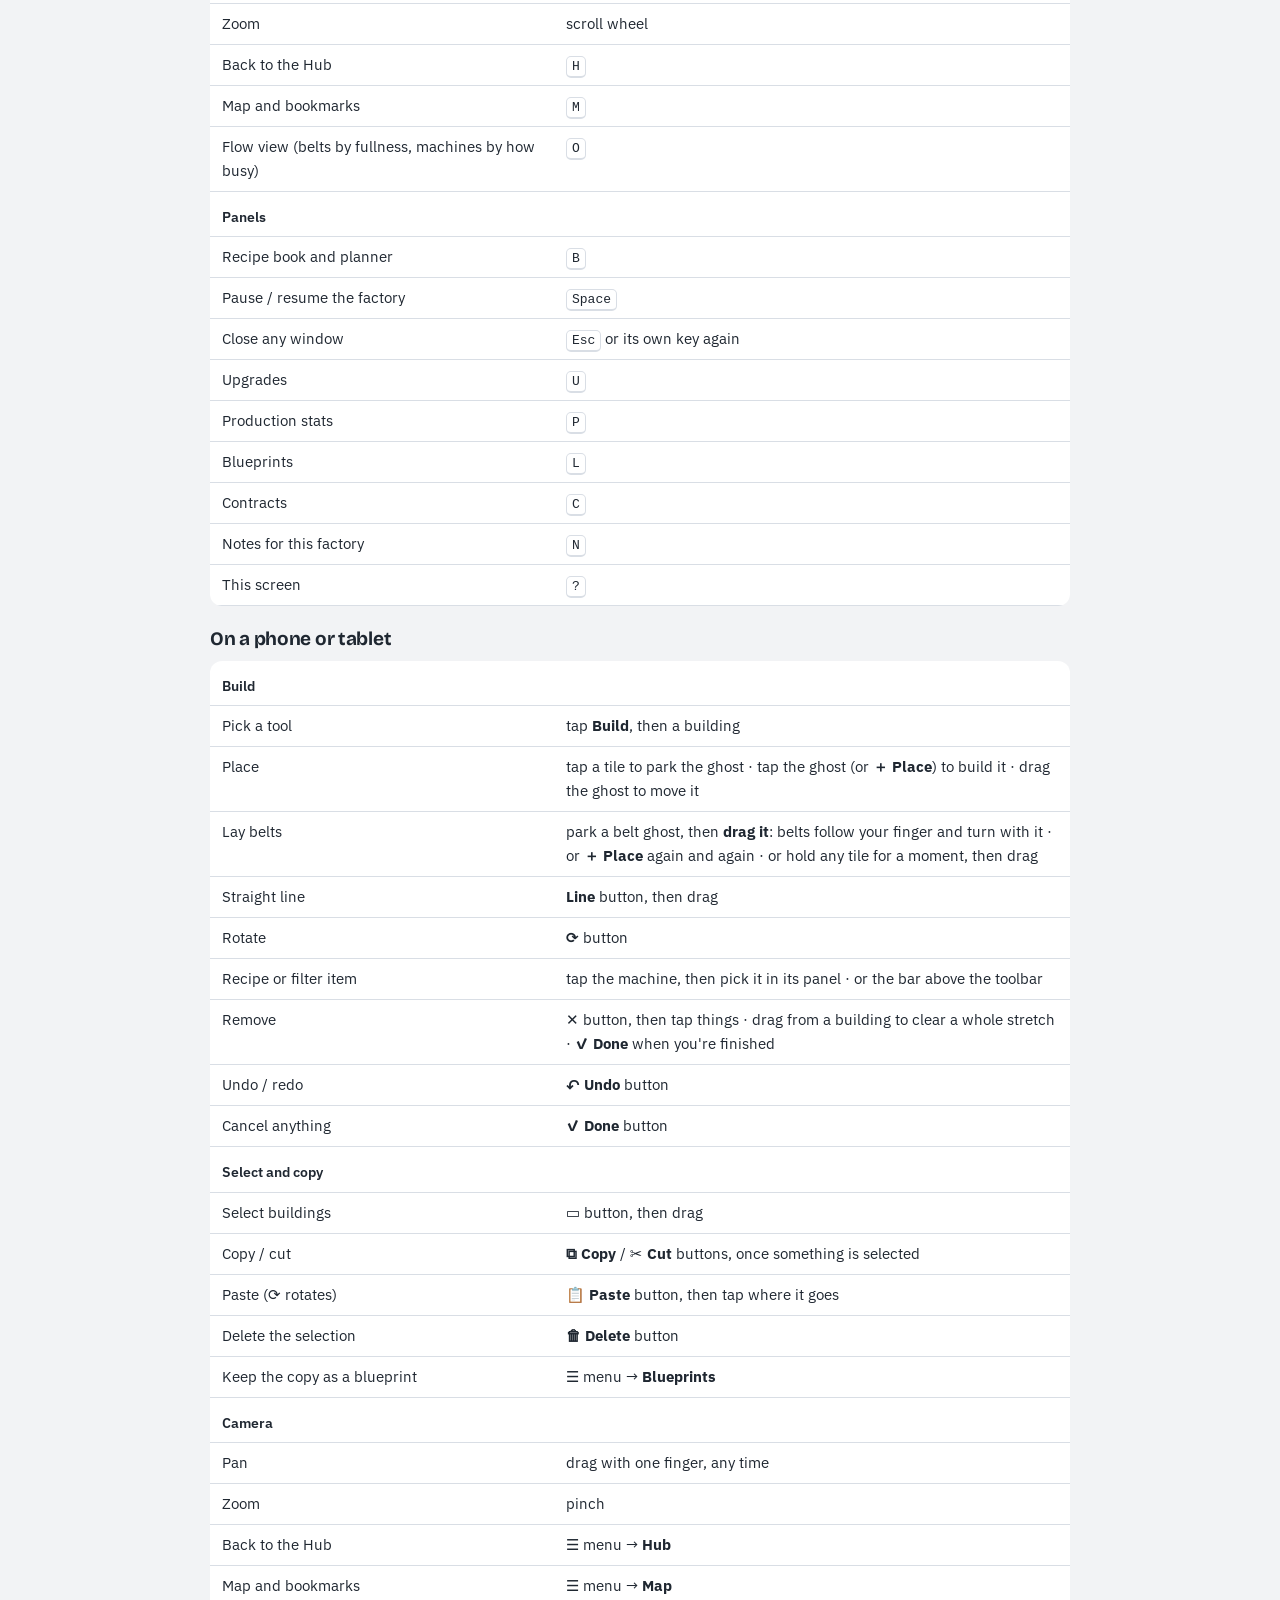
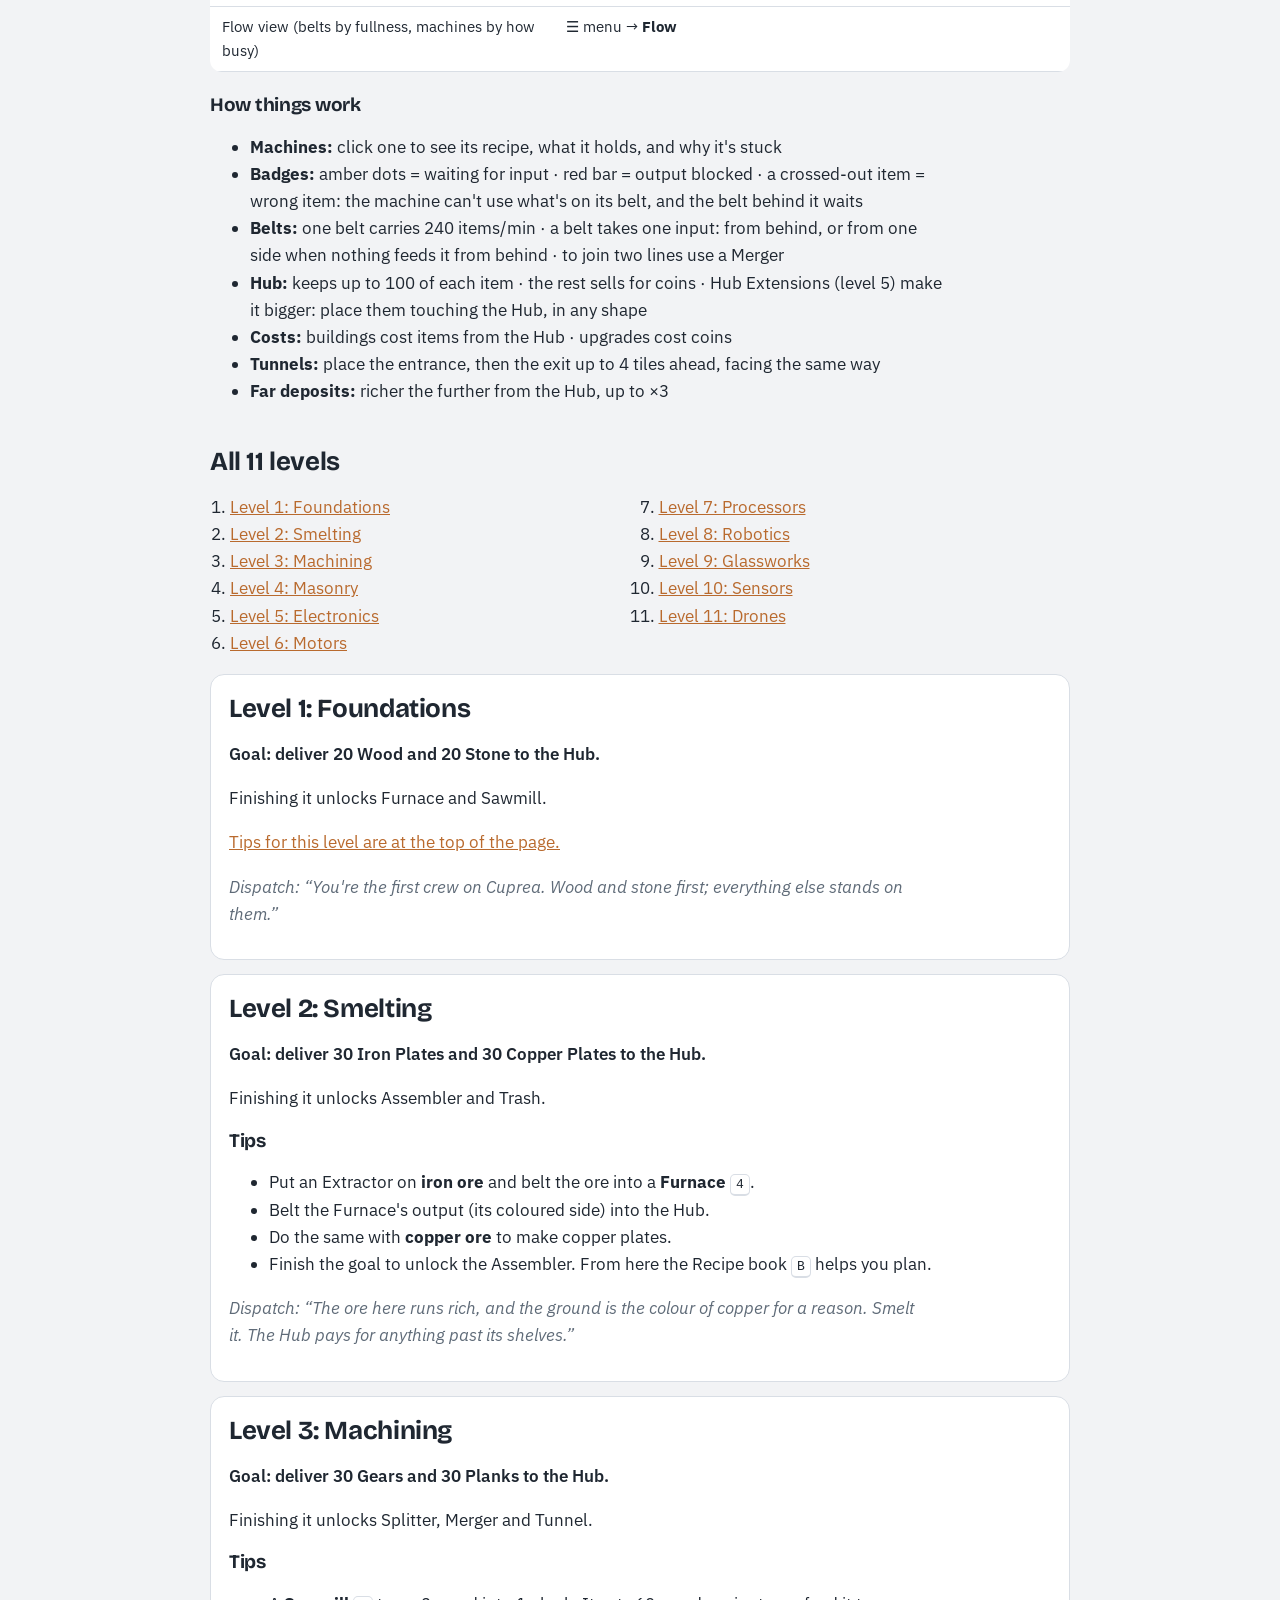
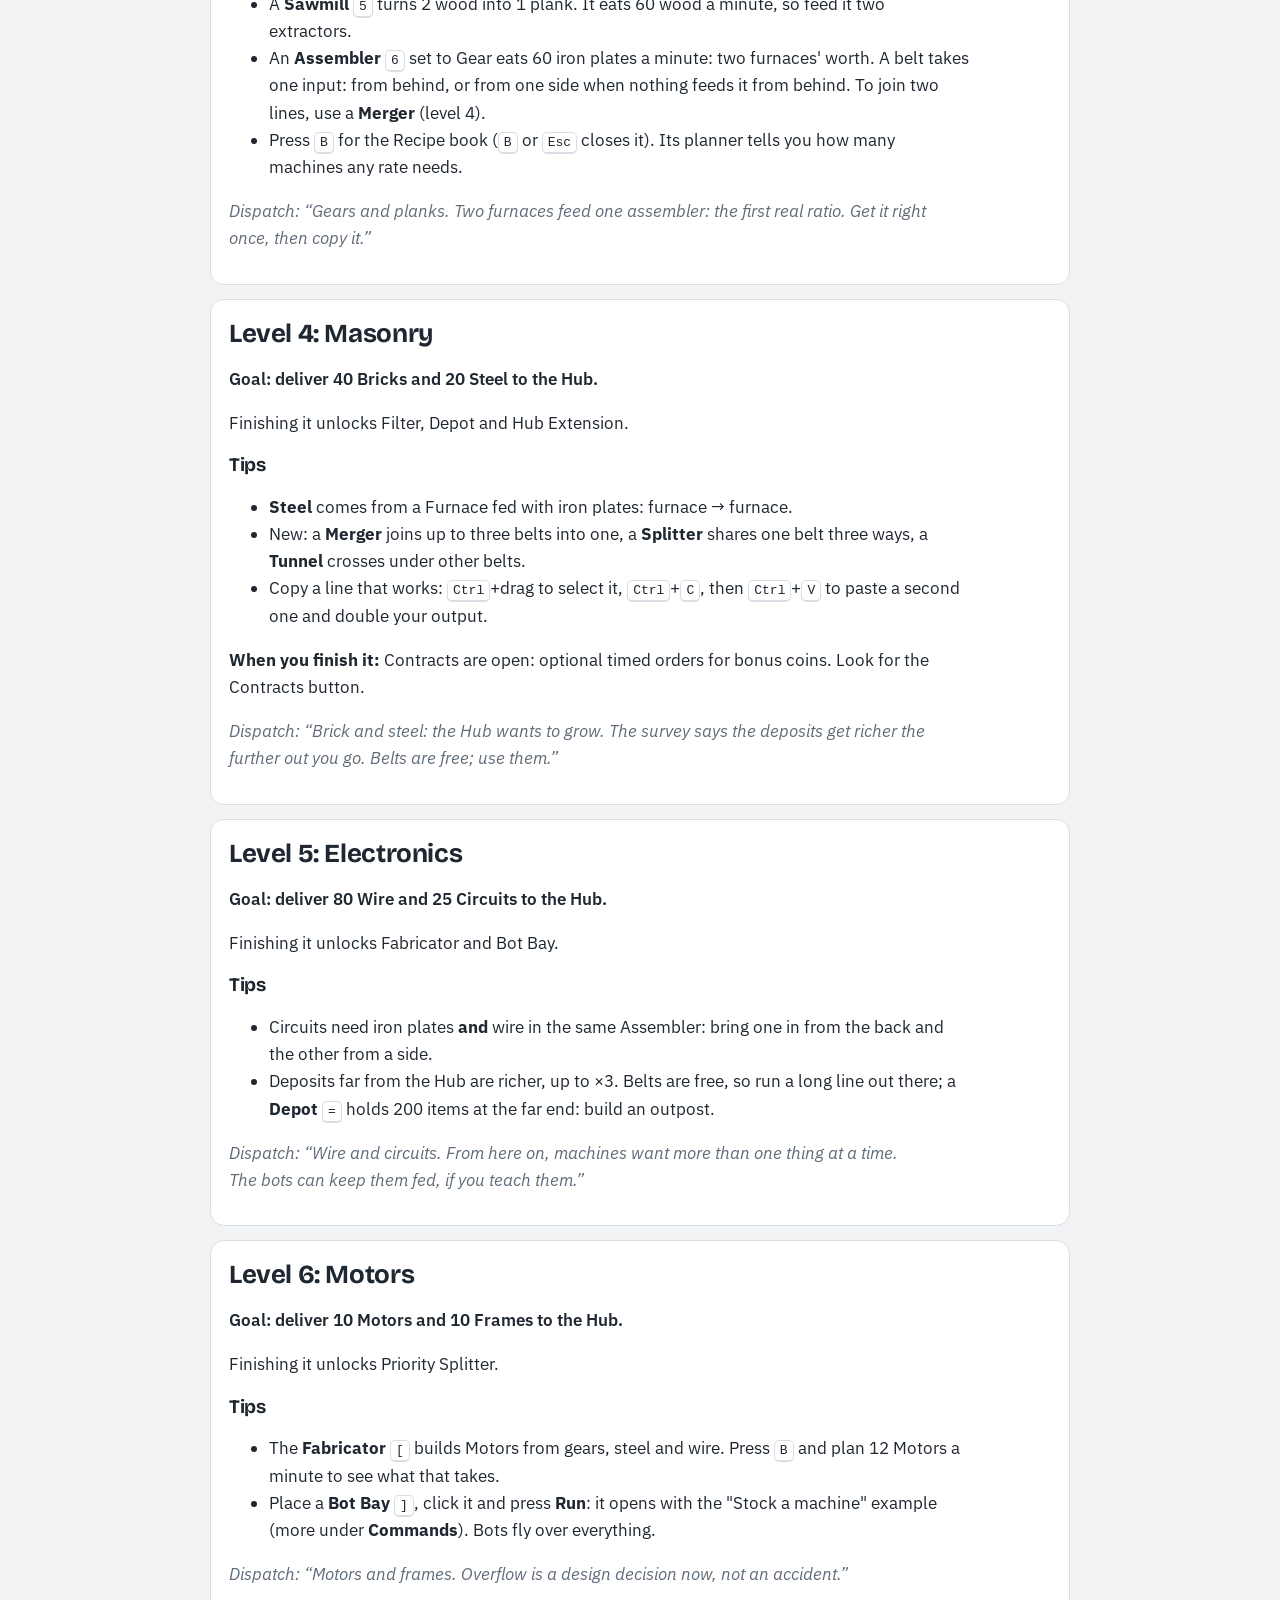
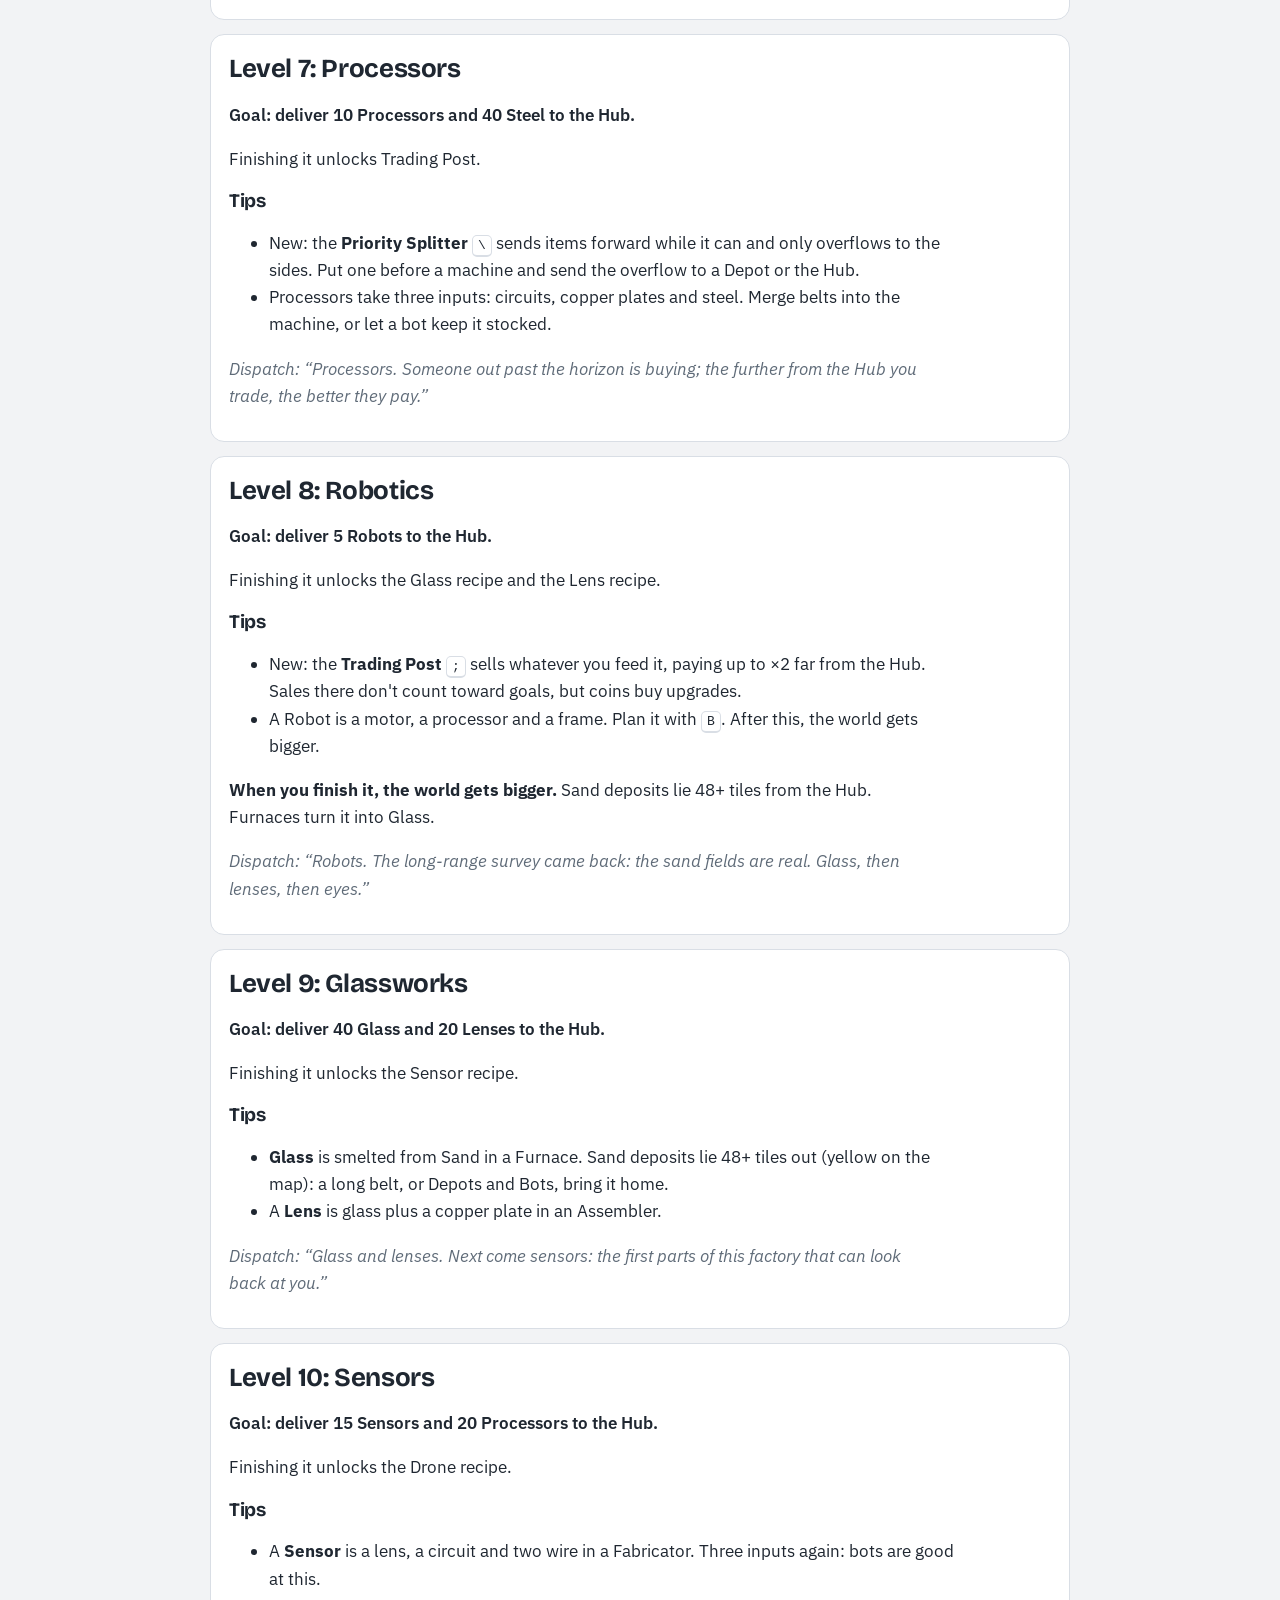
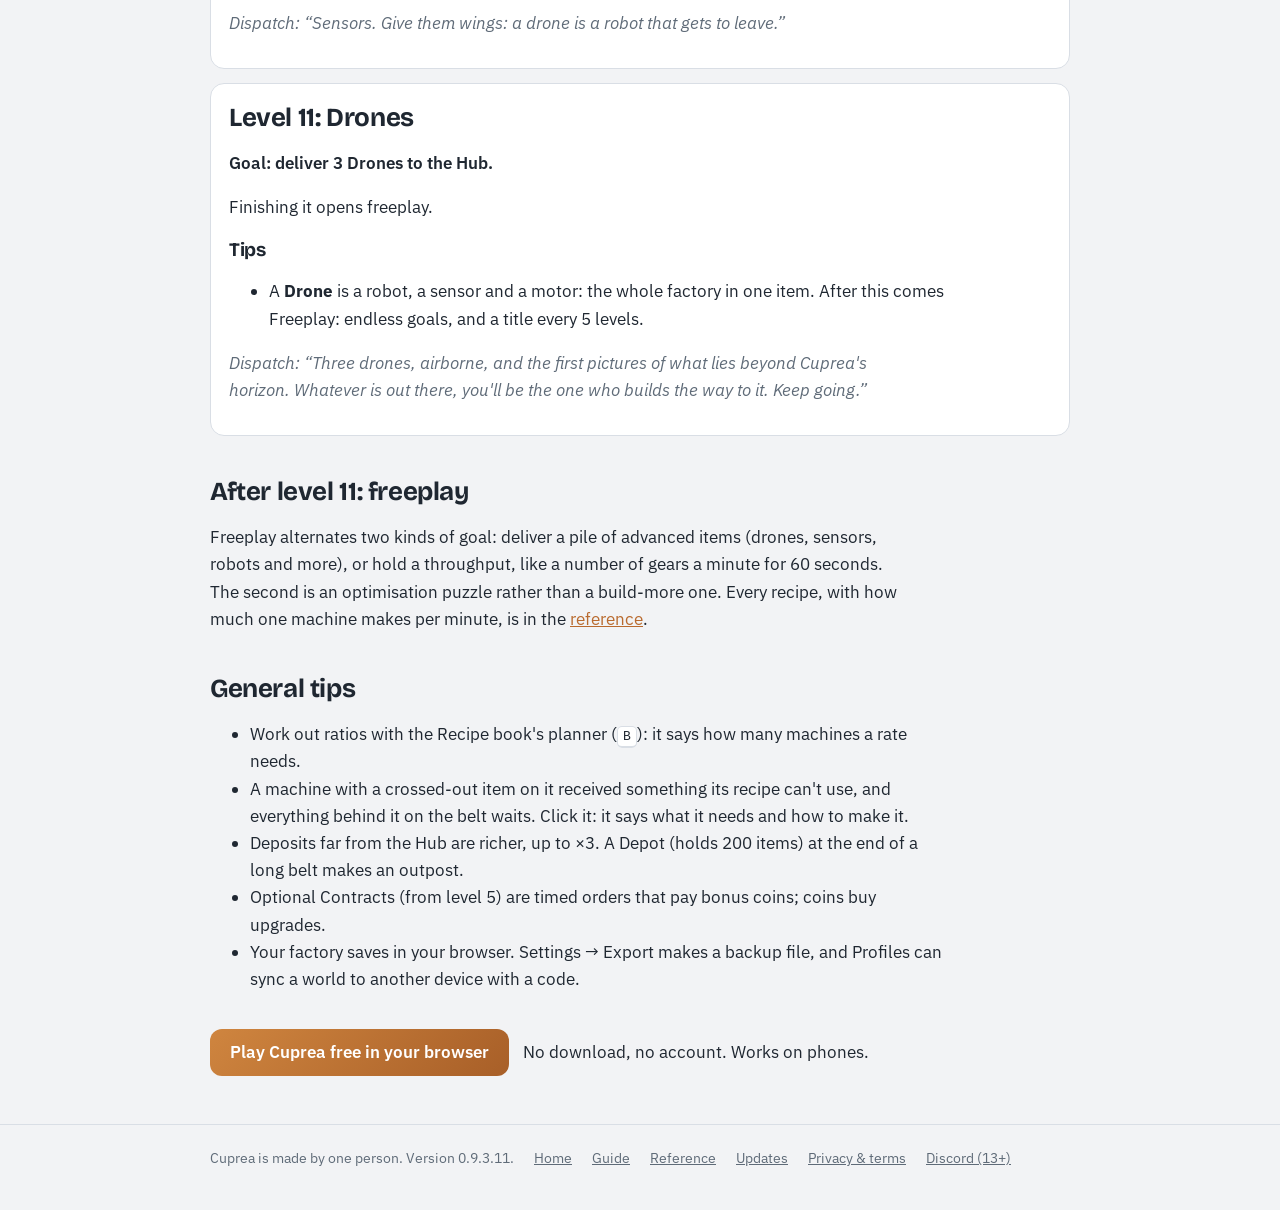
==== commit 94fdb5ad: "Cuprea 0.9.3.11: deposit art (trees, boulders, iron and copper rock, sand), log/rock/pile items, cra" ====
--- a/guide/index.html
+++ b/guide/index.html
@@ -90,8 +90,8 @@
 
     <h2 id="start">Your first five minutes</h2>
     <ol>
-      <li>Pick the <b>Extractor</b> <kbd>2</kbd> and place it on a <b>wood</b> deposit (green circles).</li>
-      <li>Place another Extractor on a <b>stone</b> deposit (grey hexagons).</li>
+      <li>Pick the <b>Extractor</b> <kbd>2</kbd> and place it on a <b>wood</b> deposit (the trees).</li>
+      <li>Place another Extractor on a <b>stone</b> deposit (the grey boulders).</li>
       <li>Lay <b>Belts</b> <kbd>1</kbd> along the dotted route into the Hub. <kbd>Ctrl</kbd>+drag lays a whole line; <kbd>R</kbd> rotates.</li>
       <li>Items are arriving! Keep them flowing until the level goal is met.</li>
     </ol>
@@ -348,7 +348,7 @@
   </main>
   <footer>
     <div class="wrap">
-      <span>Cuprea is made by one person. Version 0.9.3.10.</span>
+      <span>Cuprea is made by one person. Version 0.9.3.11.</span>
       <a href="../">Home</a><a href="../guide/">Guide</a><a href="../reference/">Reference</a><a href="../updates/">Updates</a>
       <a href="../privacy.html">Privacy &amp; terms</a><a href="https://discord.gg/RqNg62fHZJ" rel="noopener">Discord (13+)</a>
     </div>
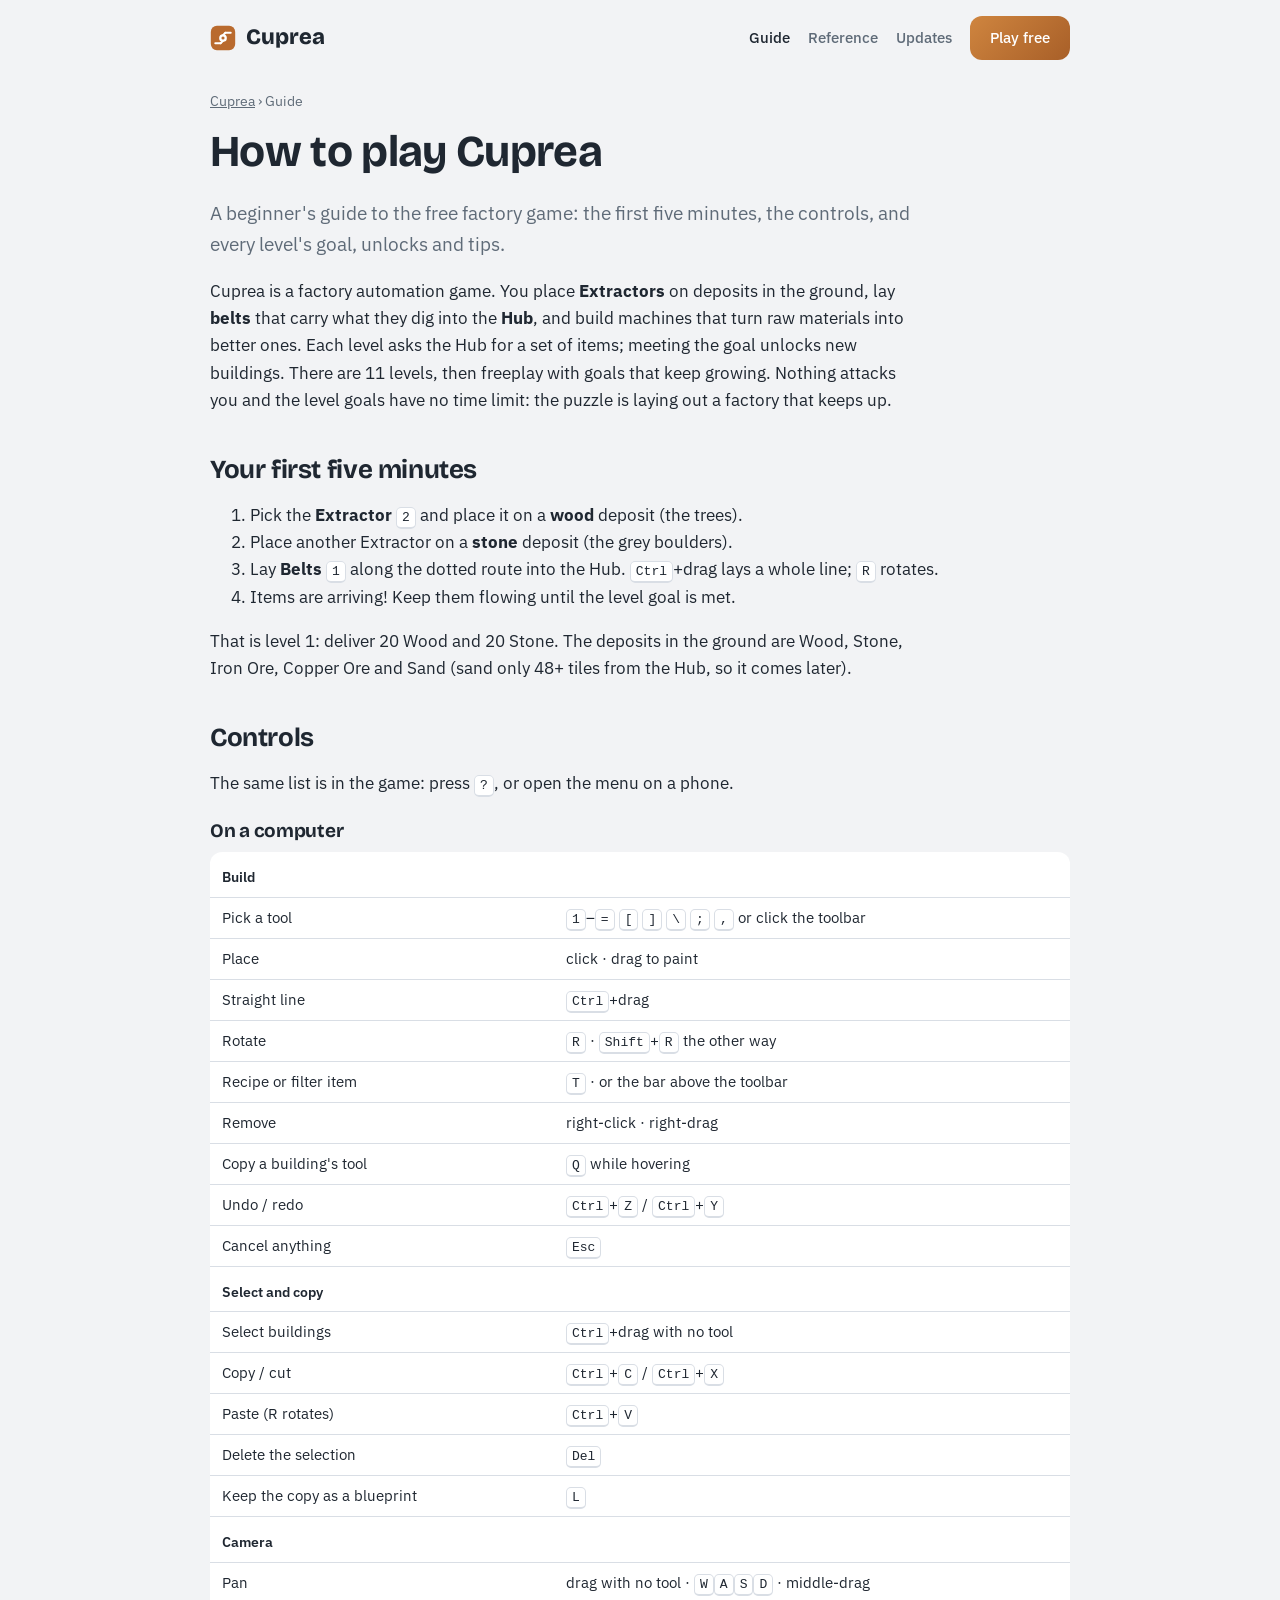
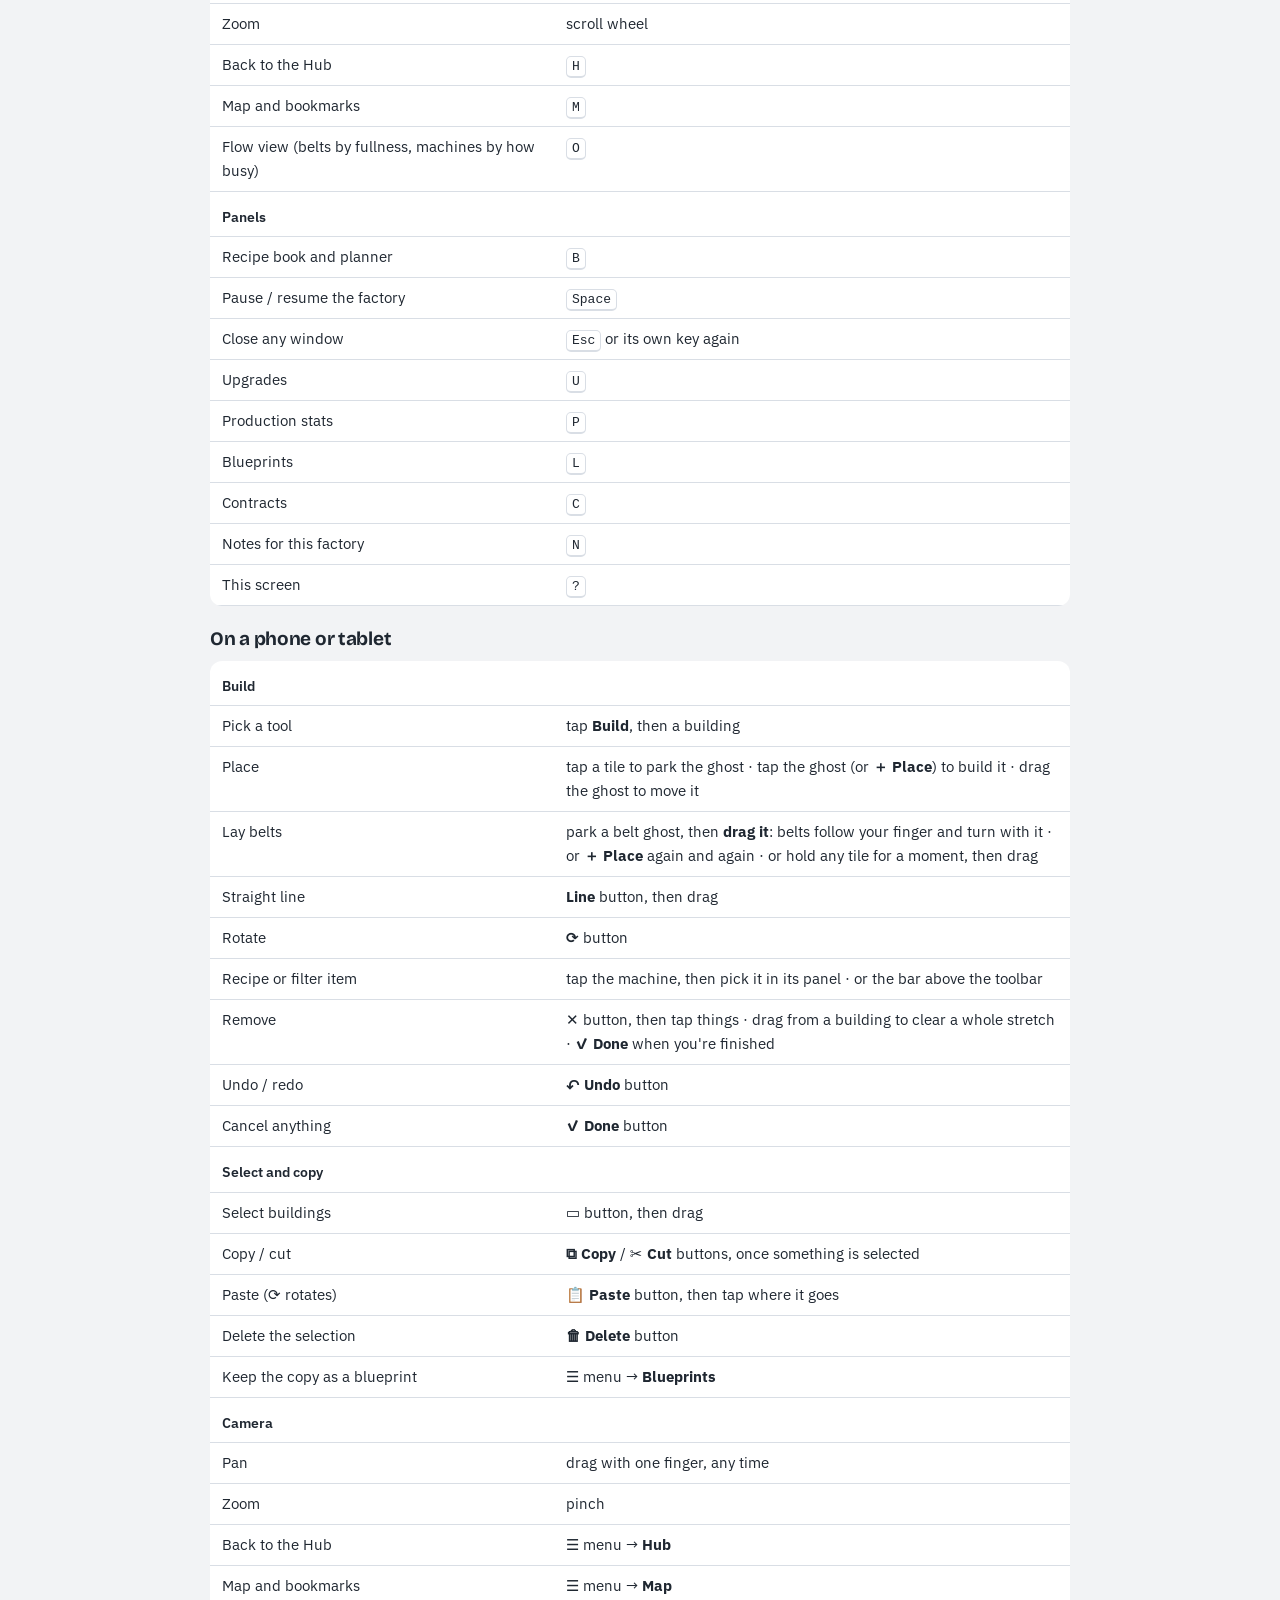
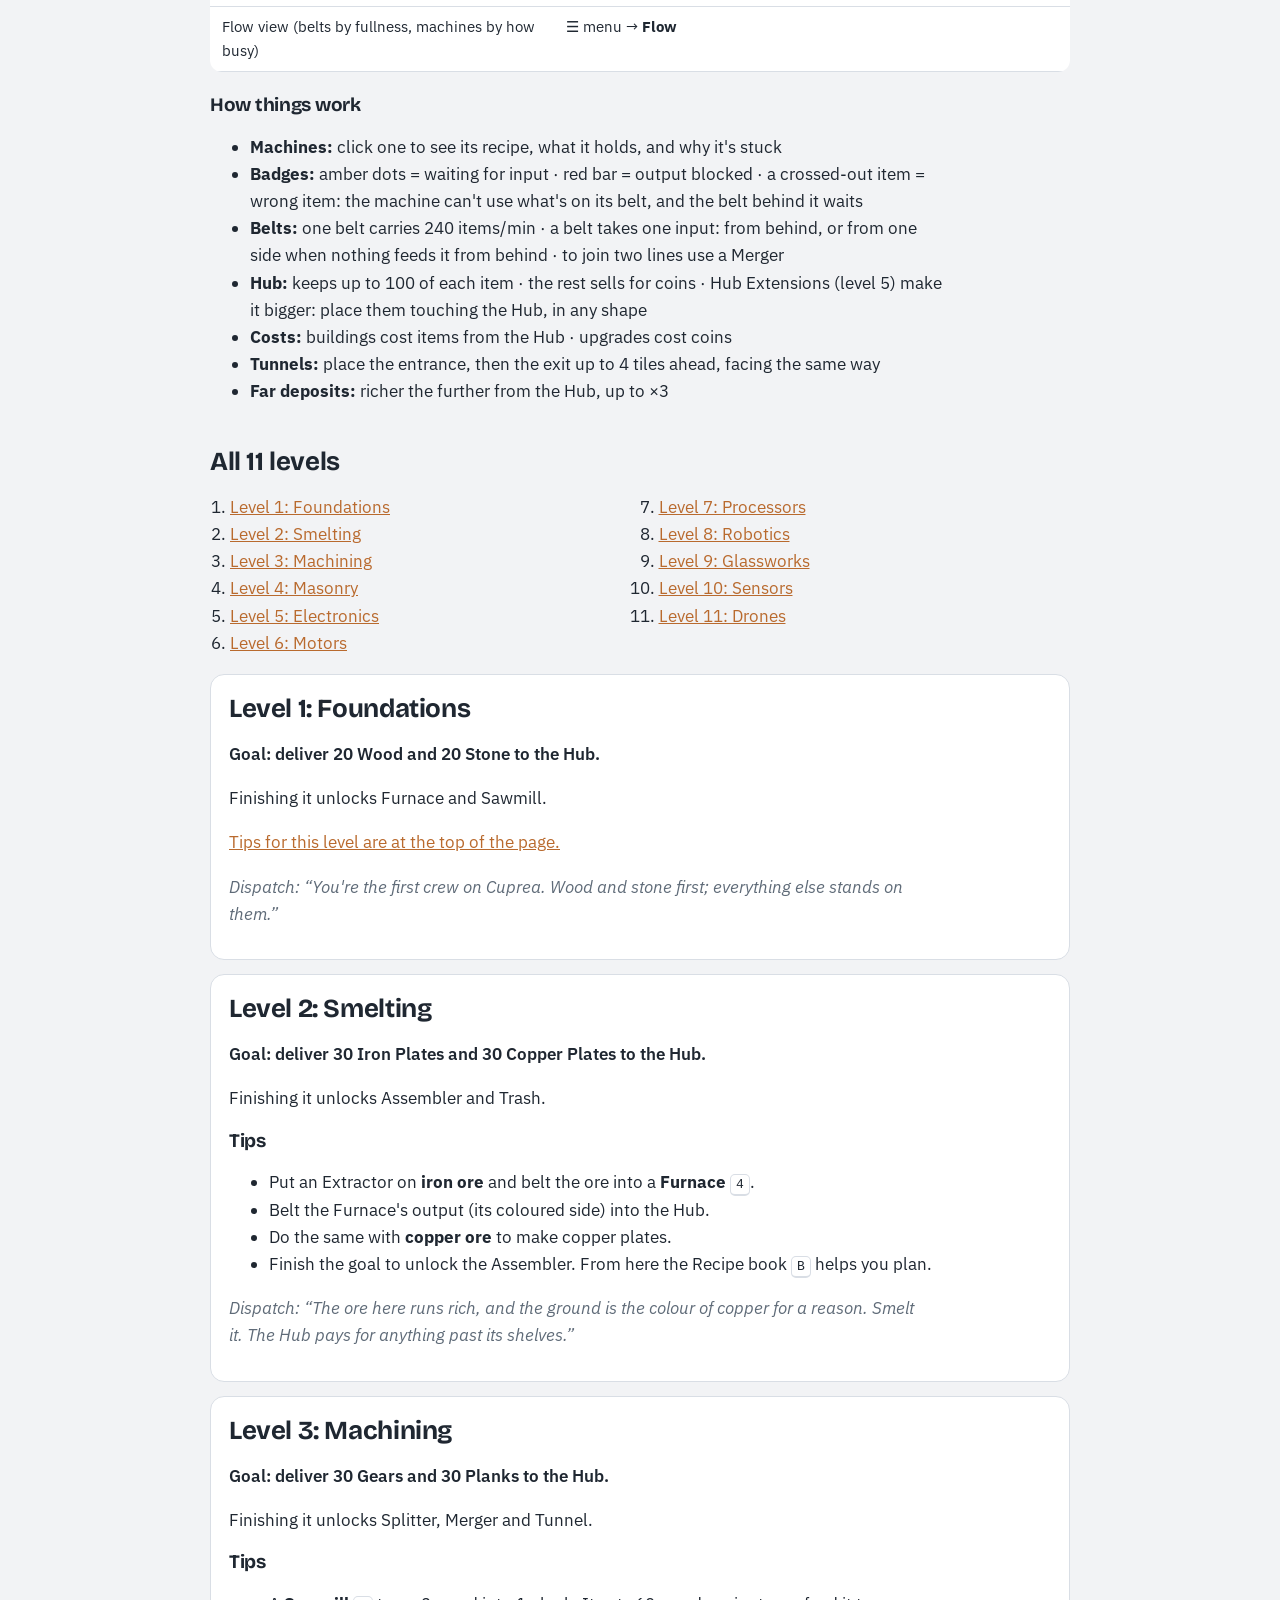
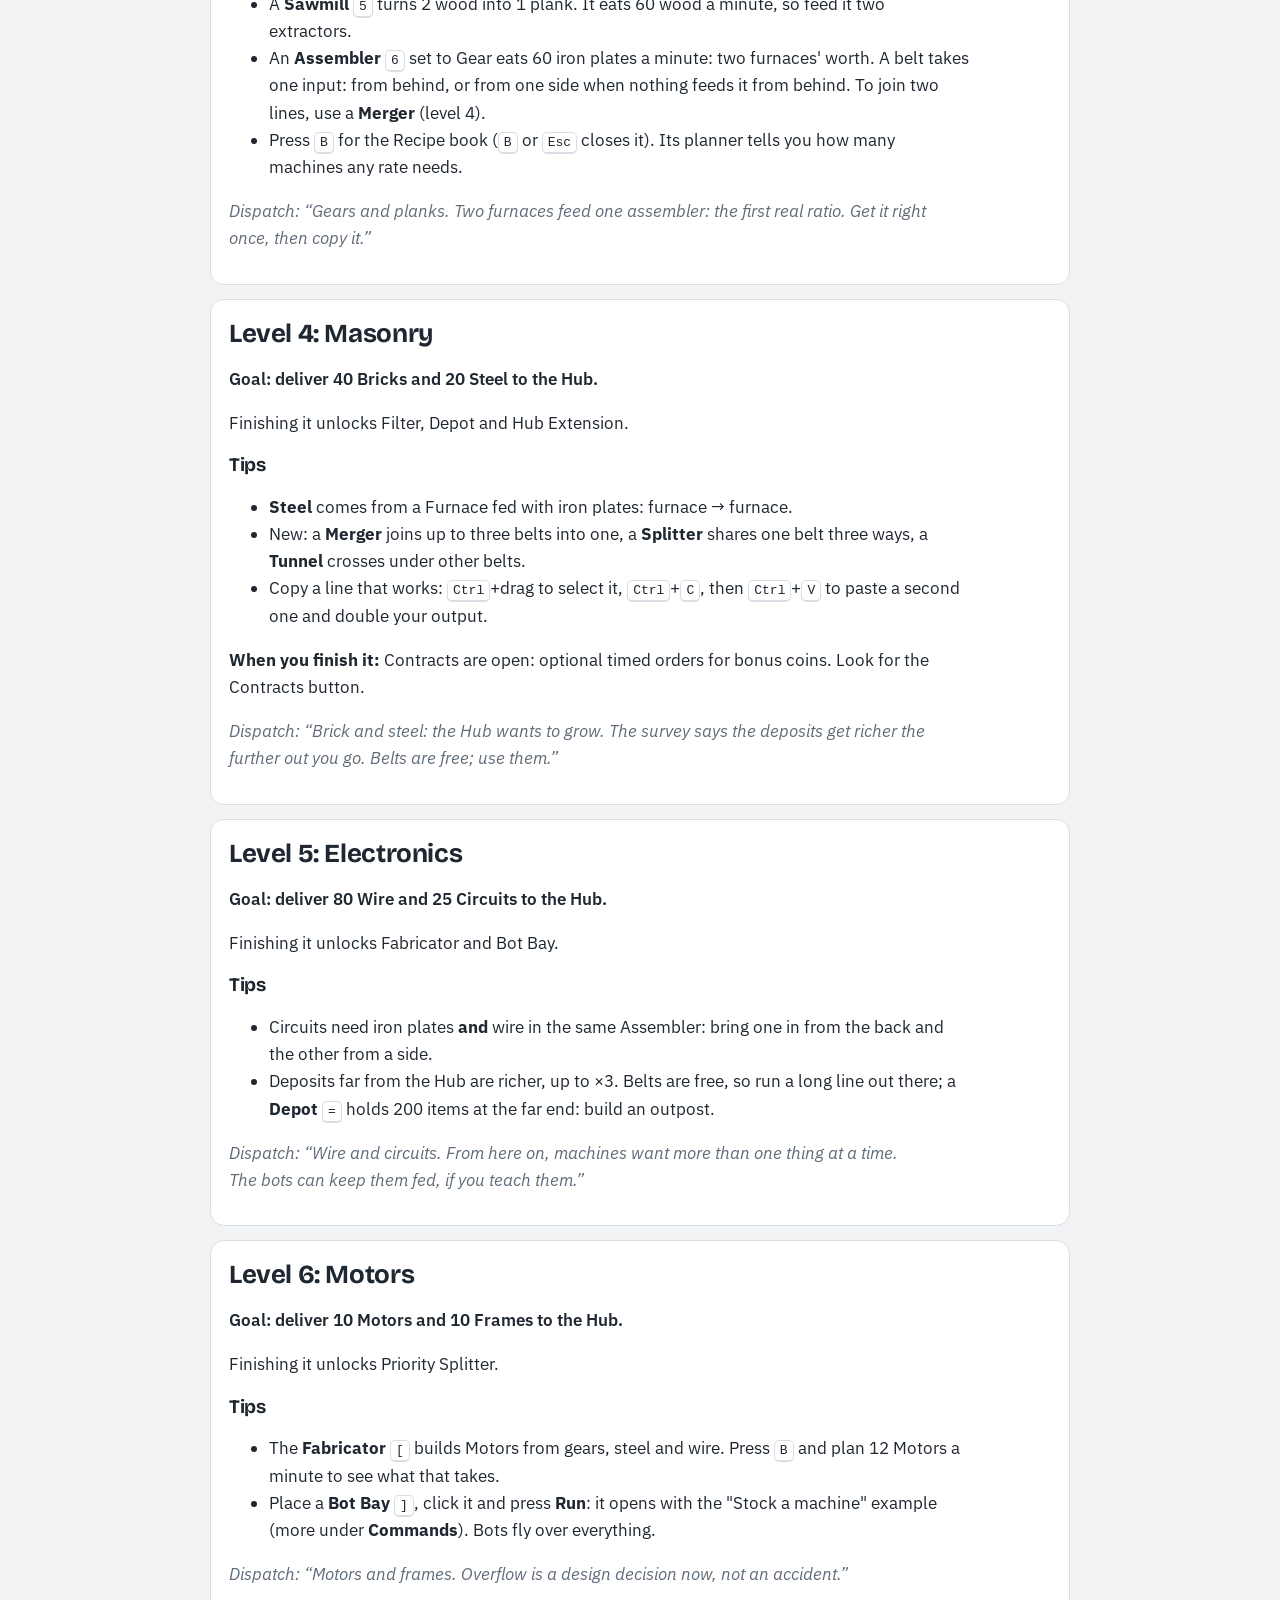
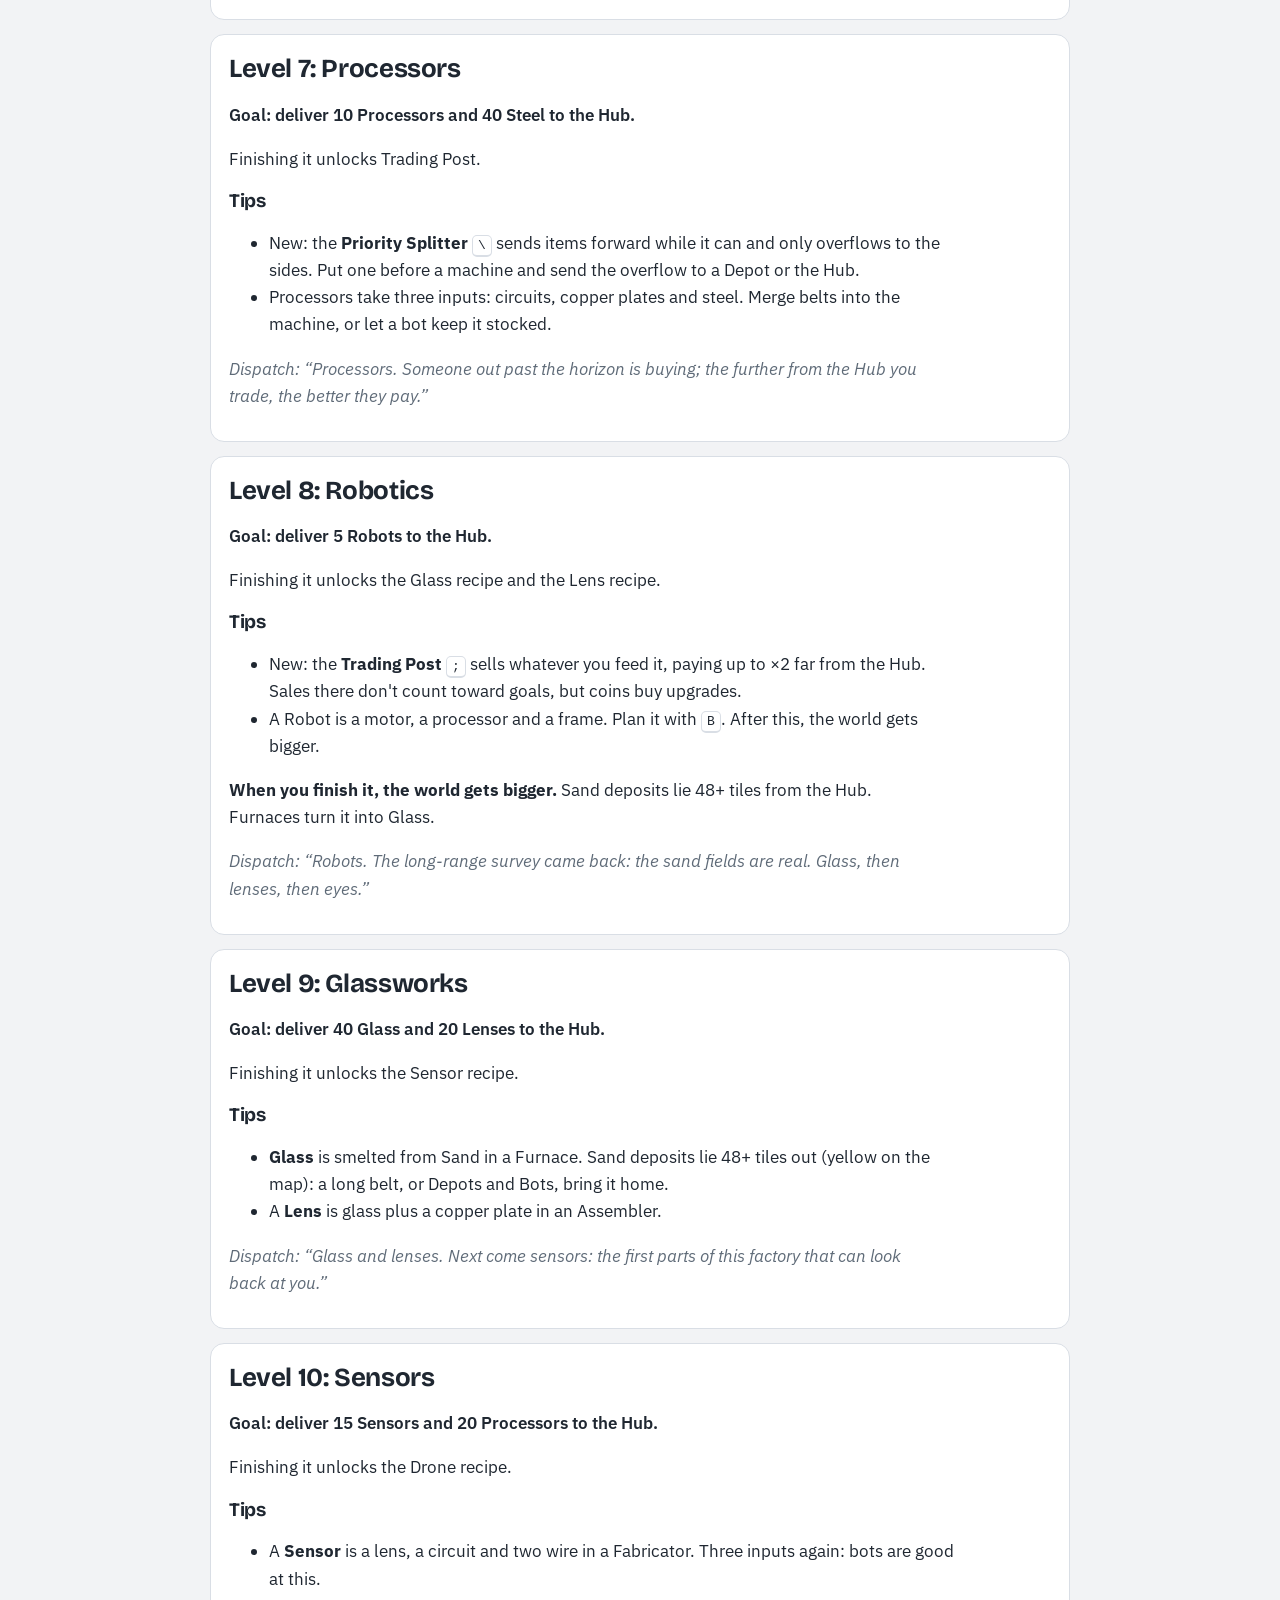
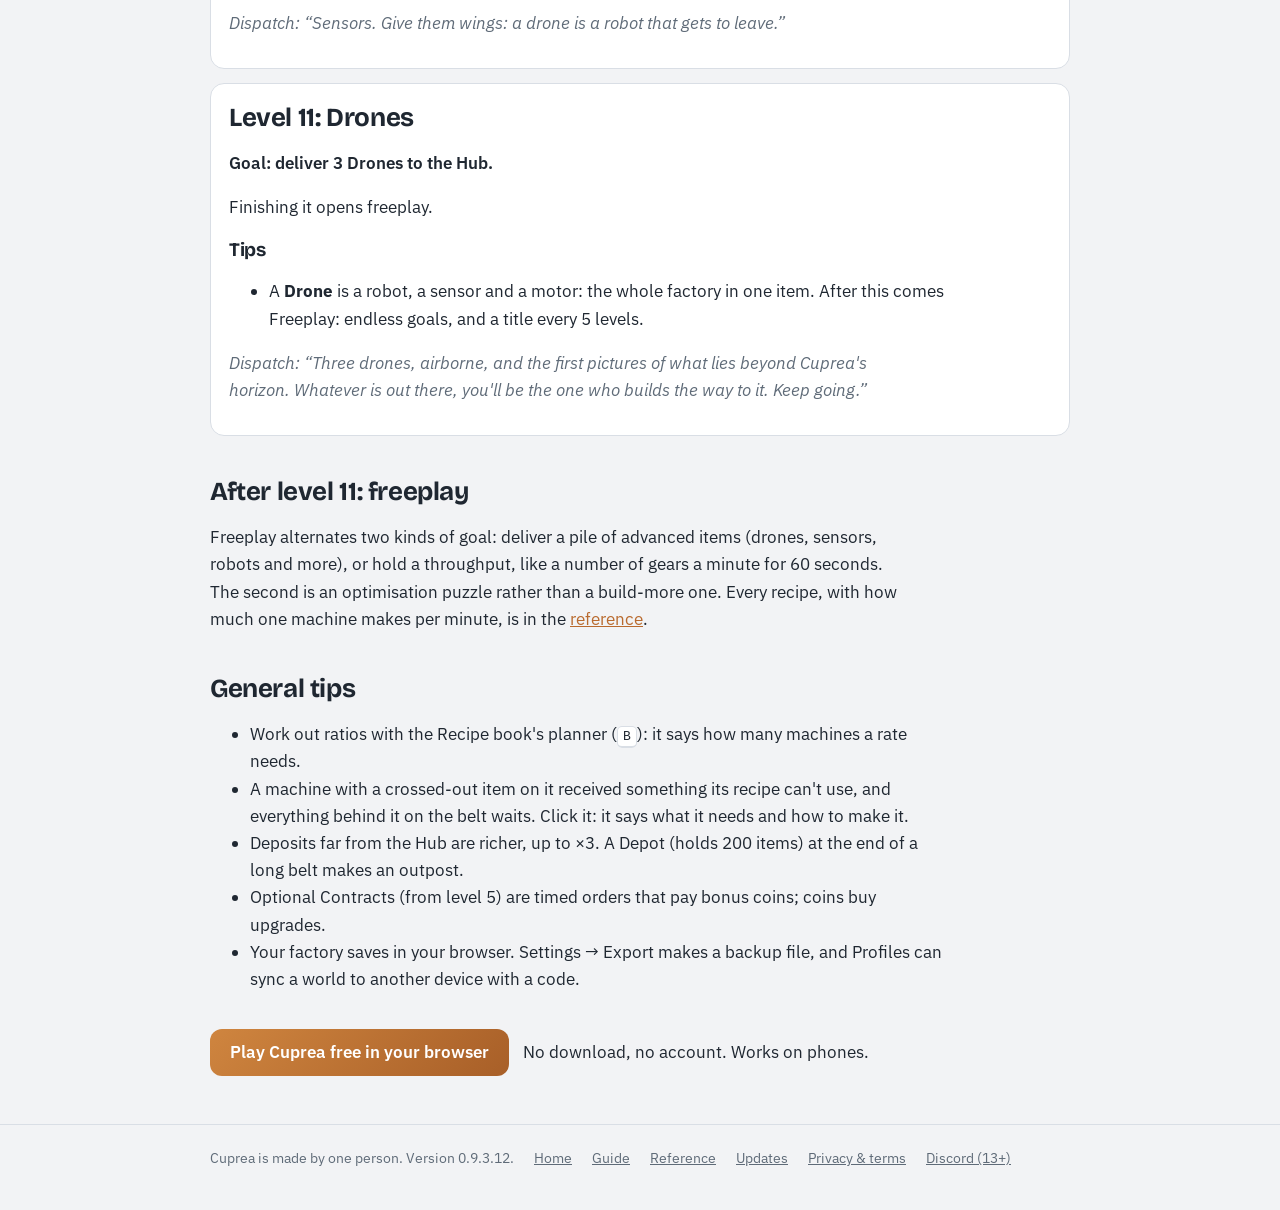
==== commit 6840fa98: "Cuprea 0.9.3.12: clarity pass (phone zoom, framed start, item badges, folded toolbar) Co-Authored-By" ====
--- a/guide/index.html
+++ b/guide/index.html
@@ -70,7 +70,7 @@
 footer .wrap { display: flex; flex-wrap: wrap; gap: 8px 20px; }
 footer a { color: var(--muted); }
 </style>
-  <script type="application/ld+json">{"@context":"https://schema.org","@graph":[{"@type":"WebPage","@id":"https://noice787965-droid.github.io/cuprea/guide/","url":"https://noice787965-droid.github.io/cuprea/guide/","name":"How to play Cuprea: beginner's guide and all levels","description":"How to play Cuprea, the free browser factory game: your first five minutes, the controls on computer and phone, and the goal, unlocks and tips for all 11 levels.","inLanguage":"en","dateModified":"2026-10-18","about":{"@type":"VideoGame","name":"Cuprea","url":"https://noice787965-droid.github.io/cuprea/"}},{"@type":"BreadcrumbList","itemListElement":[{"@type":"ListItem","position":1,"name":"Cuprea","item":"https://noice787965-droid.github.io/cuprea/"},{"@type":"ListItem","position":2,"name":"Guide","item":"https://noice787965-droid.github.io/cuprea/guide/"}]}]}</script>
+  <script type="application/ld+json">{"@context":"https://schema.org","@graph":[{"@type":"WebPage","@id":"https://noice787965-droid.github.io/cuprea/guide/","url":"https://noice787965-droid.github.io/cuprea/guide/","name":"How to play Cuprea: beginner's guide and all levels","description":"How to play Cuprea, the free browser factory game: your first five minutes, the controls on computer and phone, and the goal, unlocks and tips for all 11 levels.","inLanguage":"en","dateModified":"2026-10-19","about":{"@type":"VideoGame","name":"Cuprea","url":"https://noice787965-droid.github.io/cuprea/"}},{"@type":"BreadcrumbList","itemListElement":[{"@type":"ListItem","position":1,"name":"Cuprea","item":"https://noice787965-droid.github.io/cuprea/"},{"@type":"ListItem","position":2,"name":"Guide","item":"https://noice787965-droid.github.io/cuprea/guide/"}]}]}</script>
 </head>
 <body>
   <header class="wrap top">
@@ -348,7 +348,7 @@
   </main>
   <footer>
     <div class="wrap">
-      <span>Cuprea is made by one person. Version 0.9.3.11.</span>
+      <span>Cuprea is made by one person. Version 0.9.3.12.</span>
       <a href="../">Home</a><a href="../guide/">Guide</a><a href="../reference/">Reference</a><a href="../updates/">Updates</a>
       <a href="../privacy.html">Privacy &amp; terms</a><a href="https://discord.gg/RqNg62fHZJ" rel="noopener">Discord (13+)</a>
     </div>
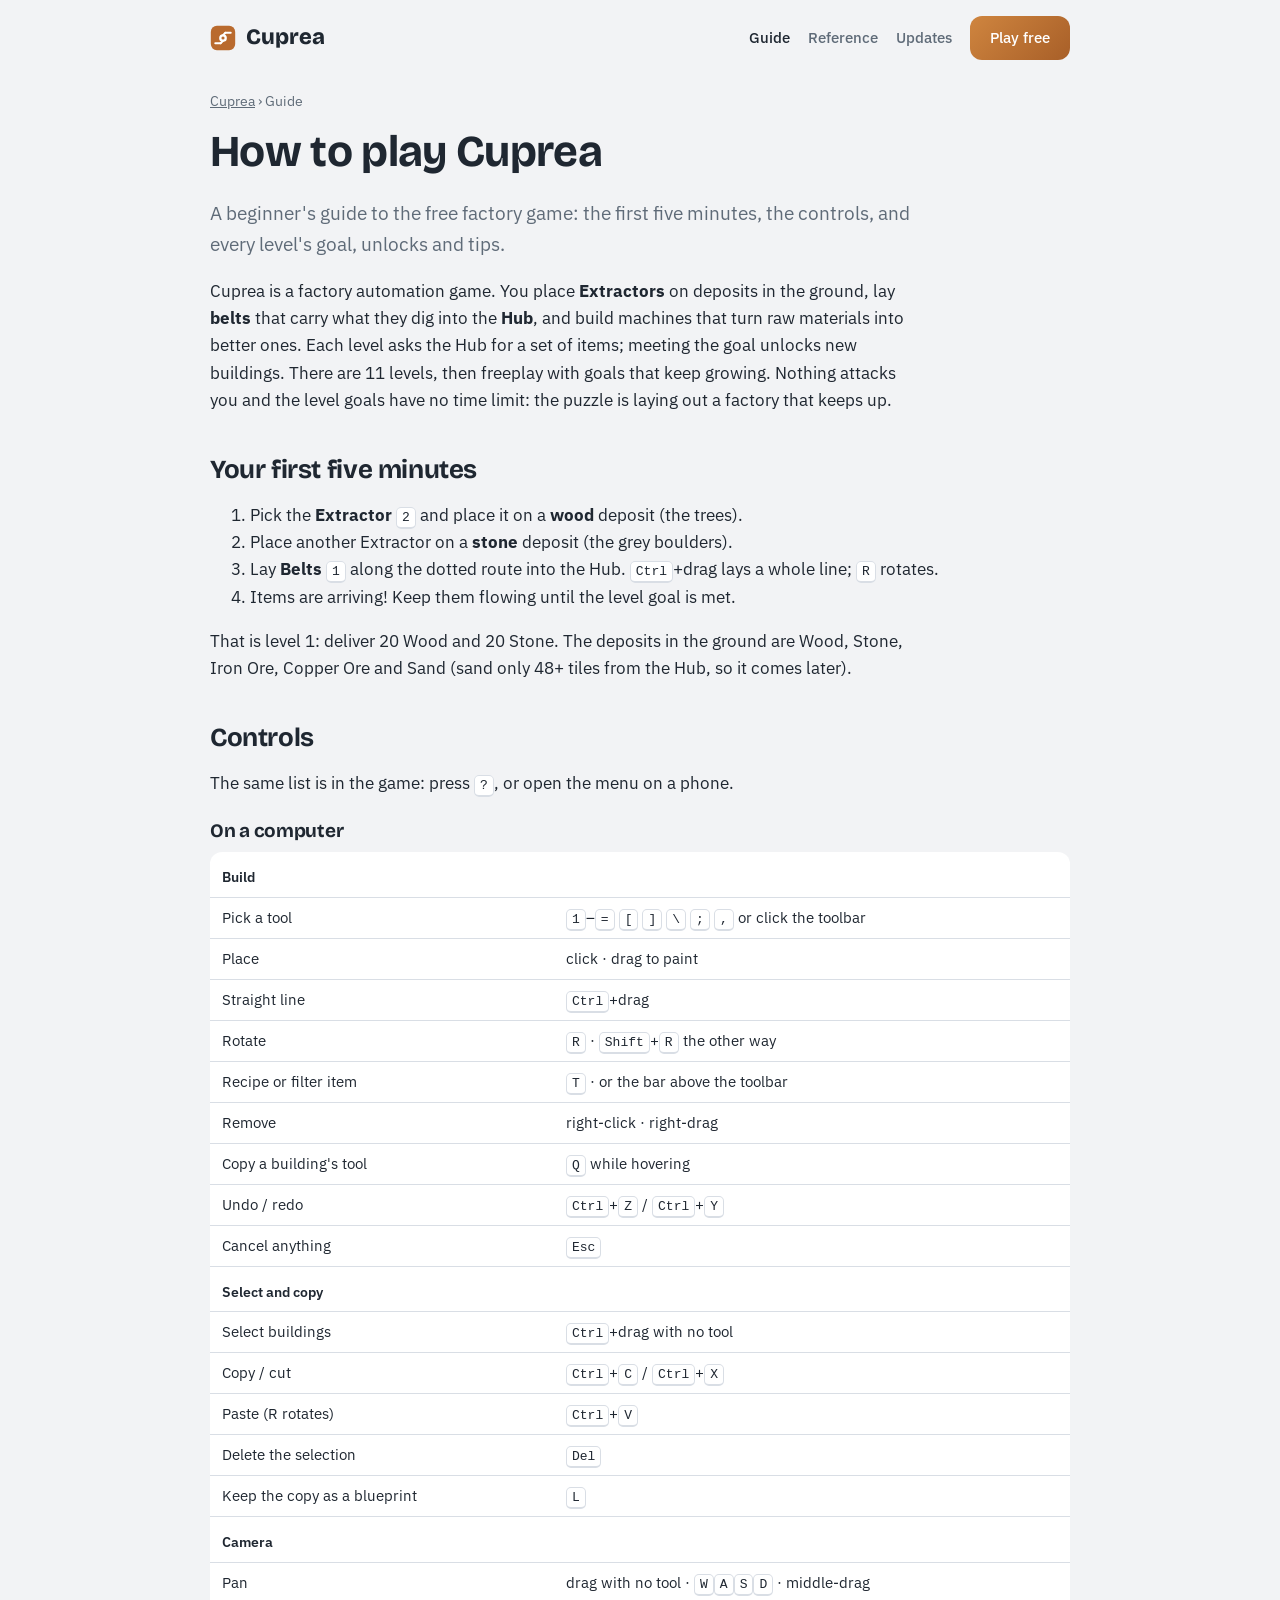
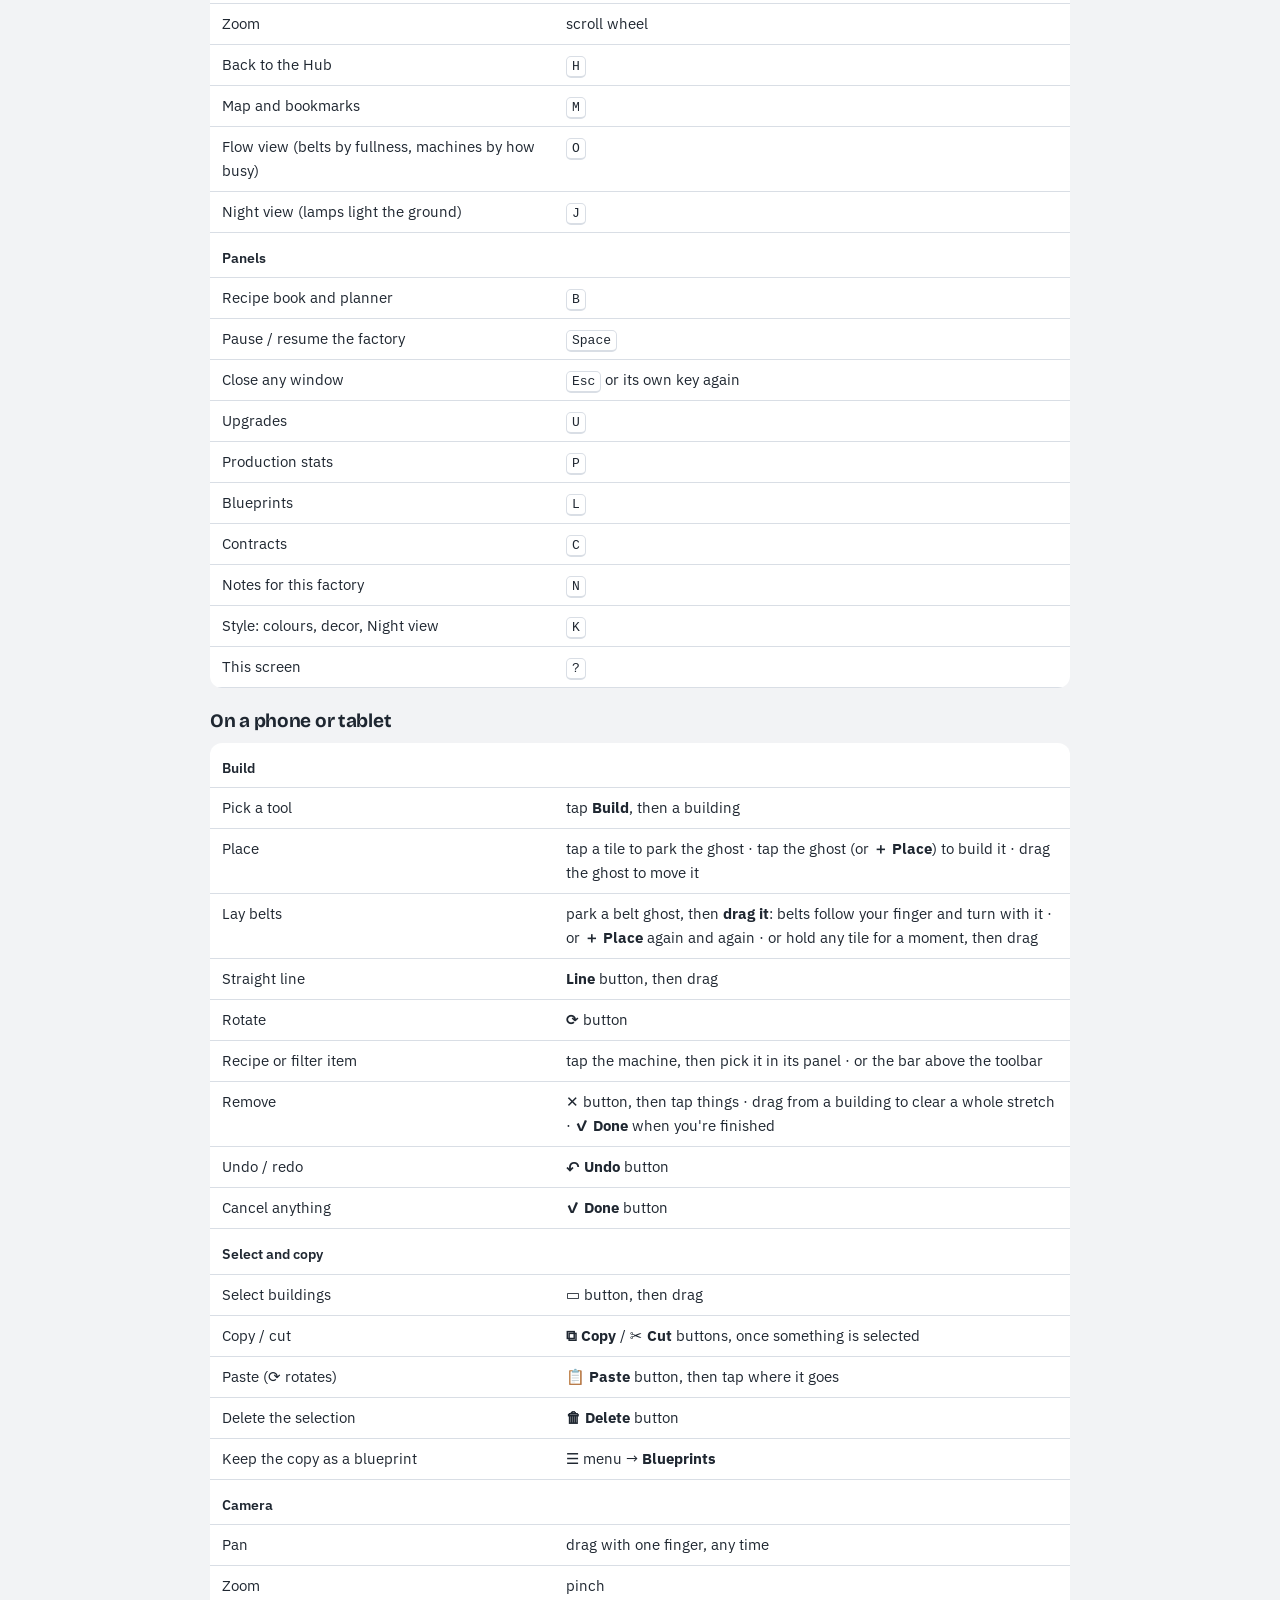
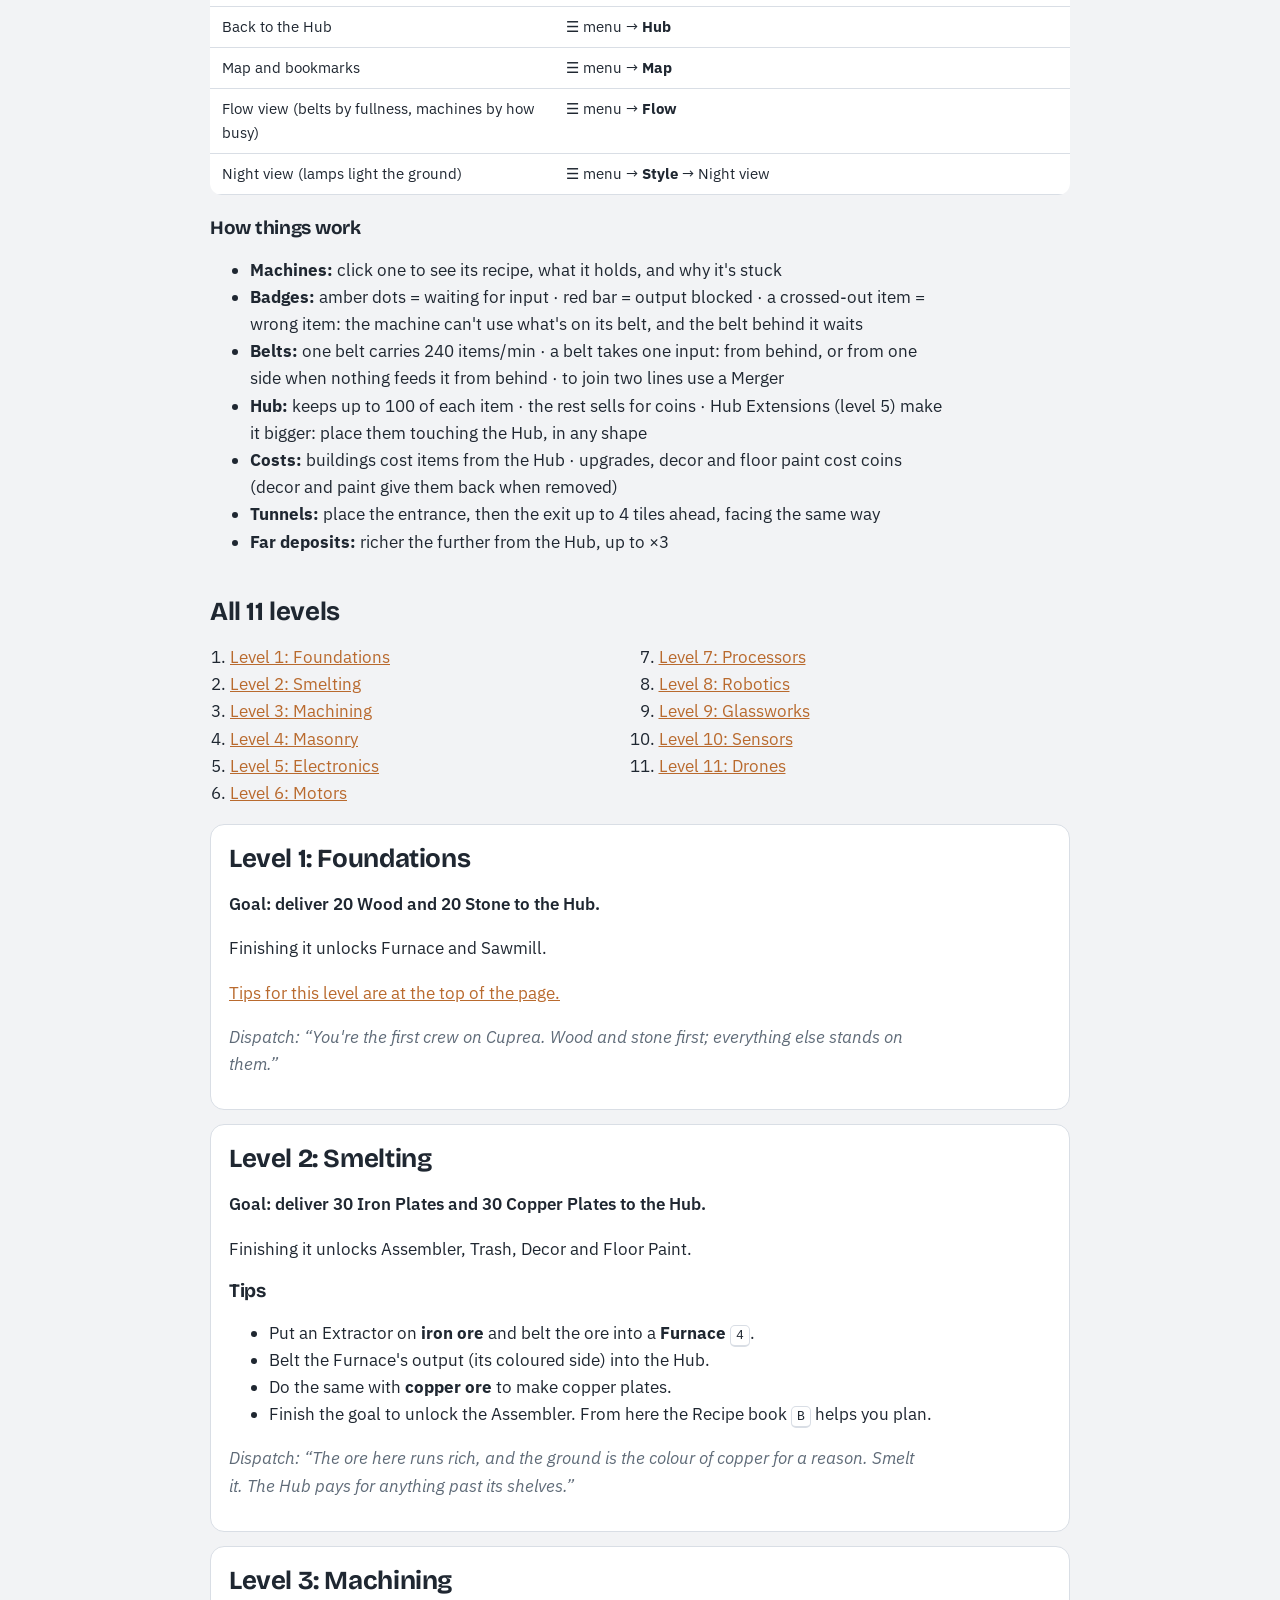
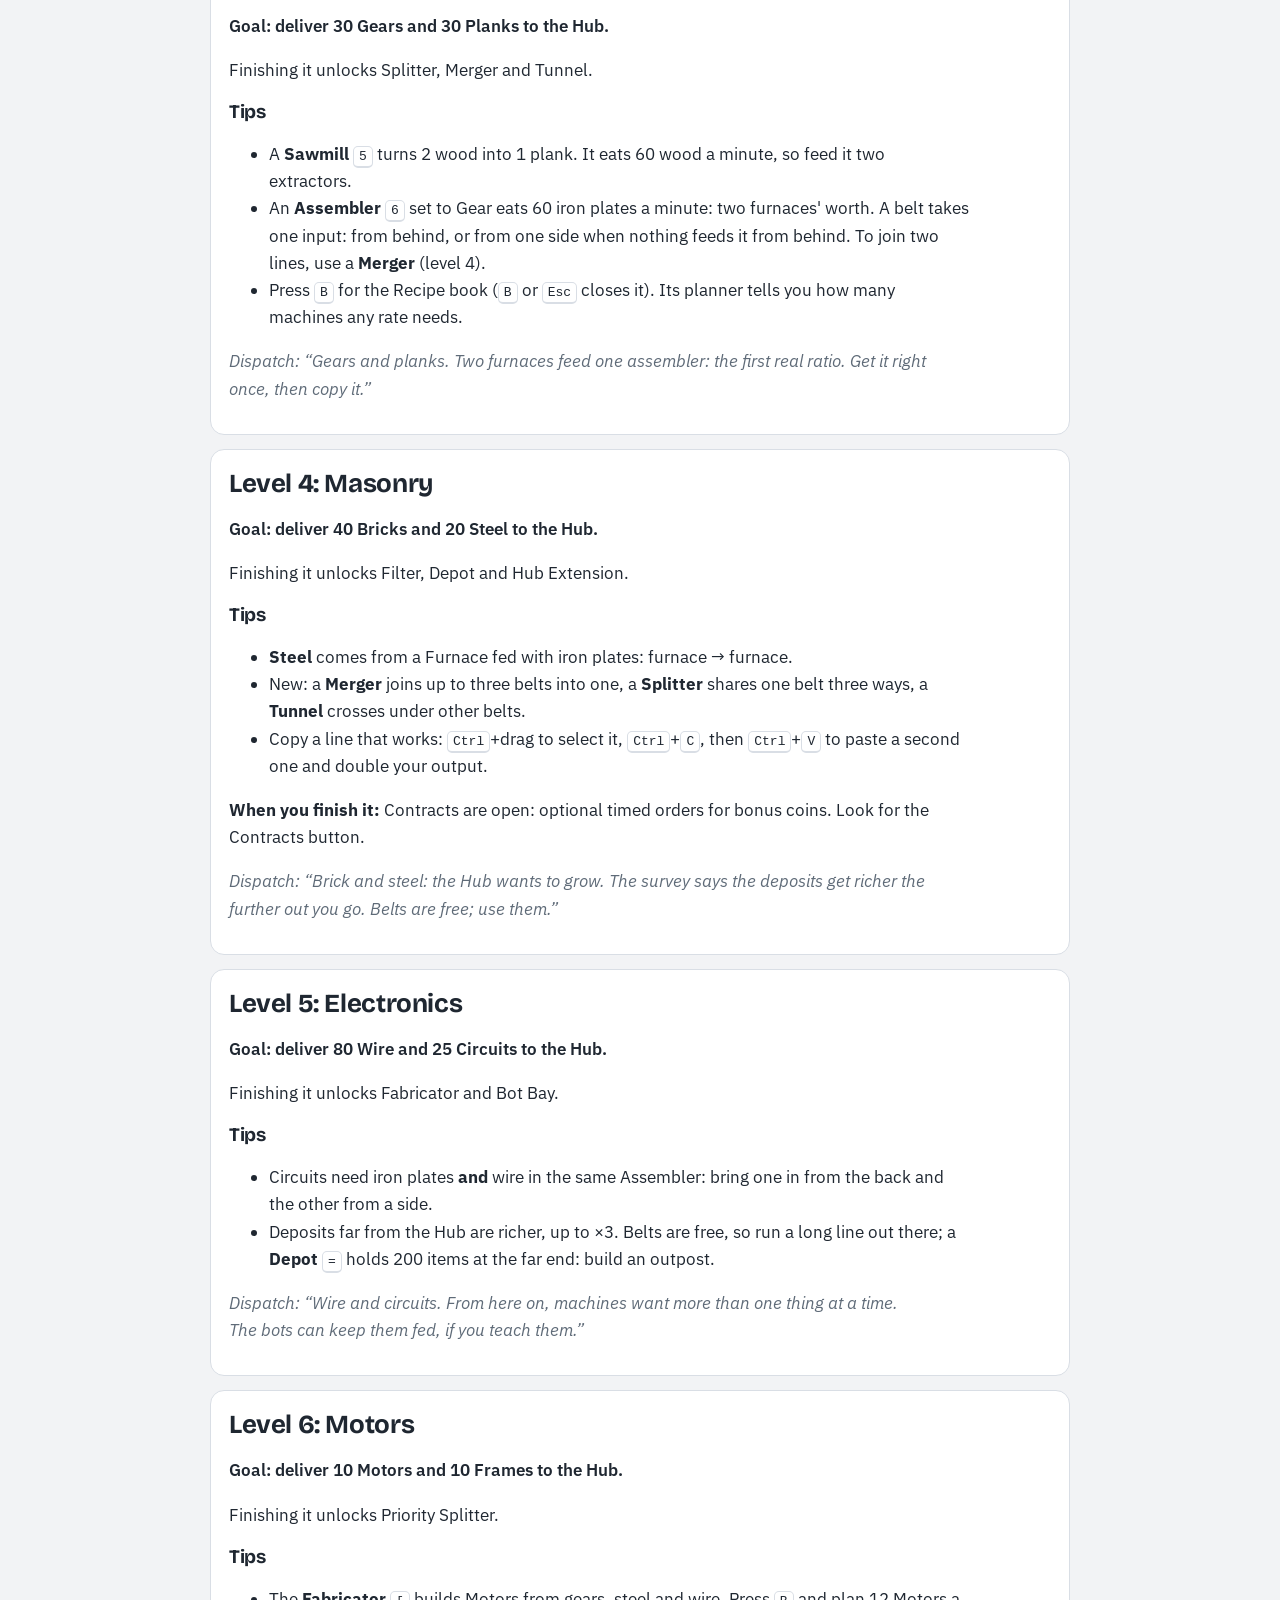
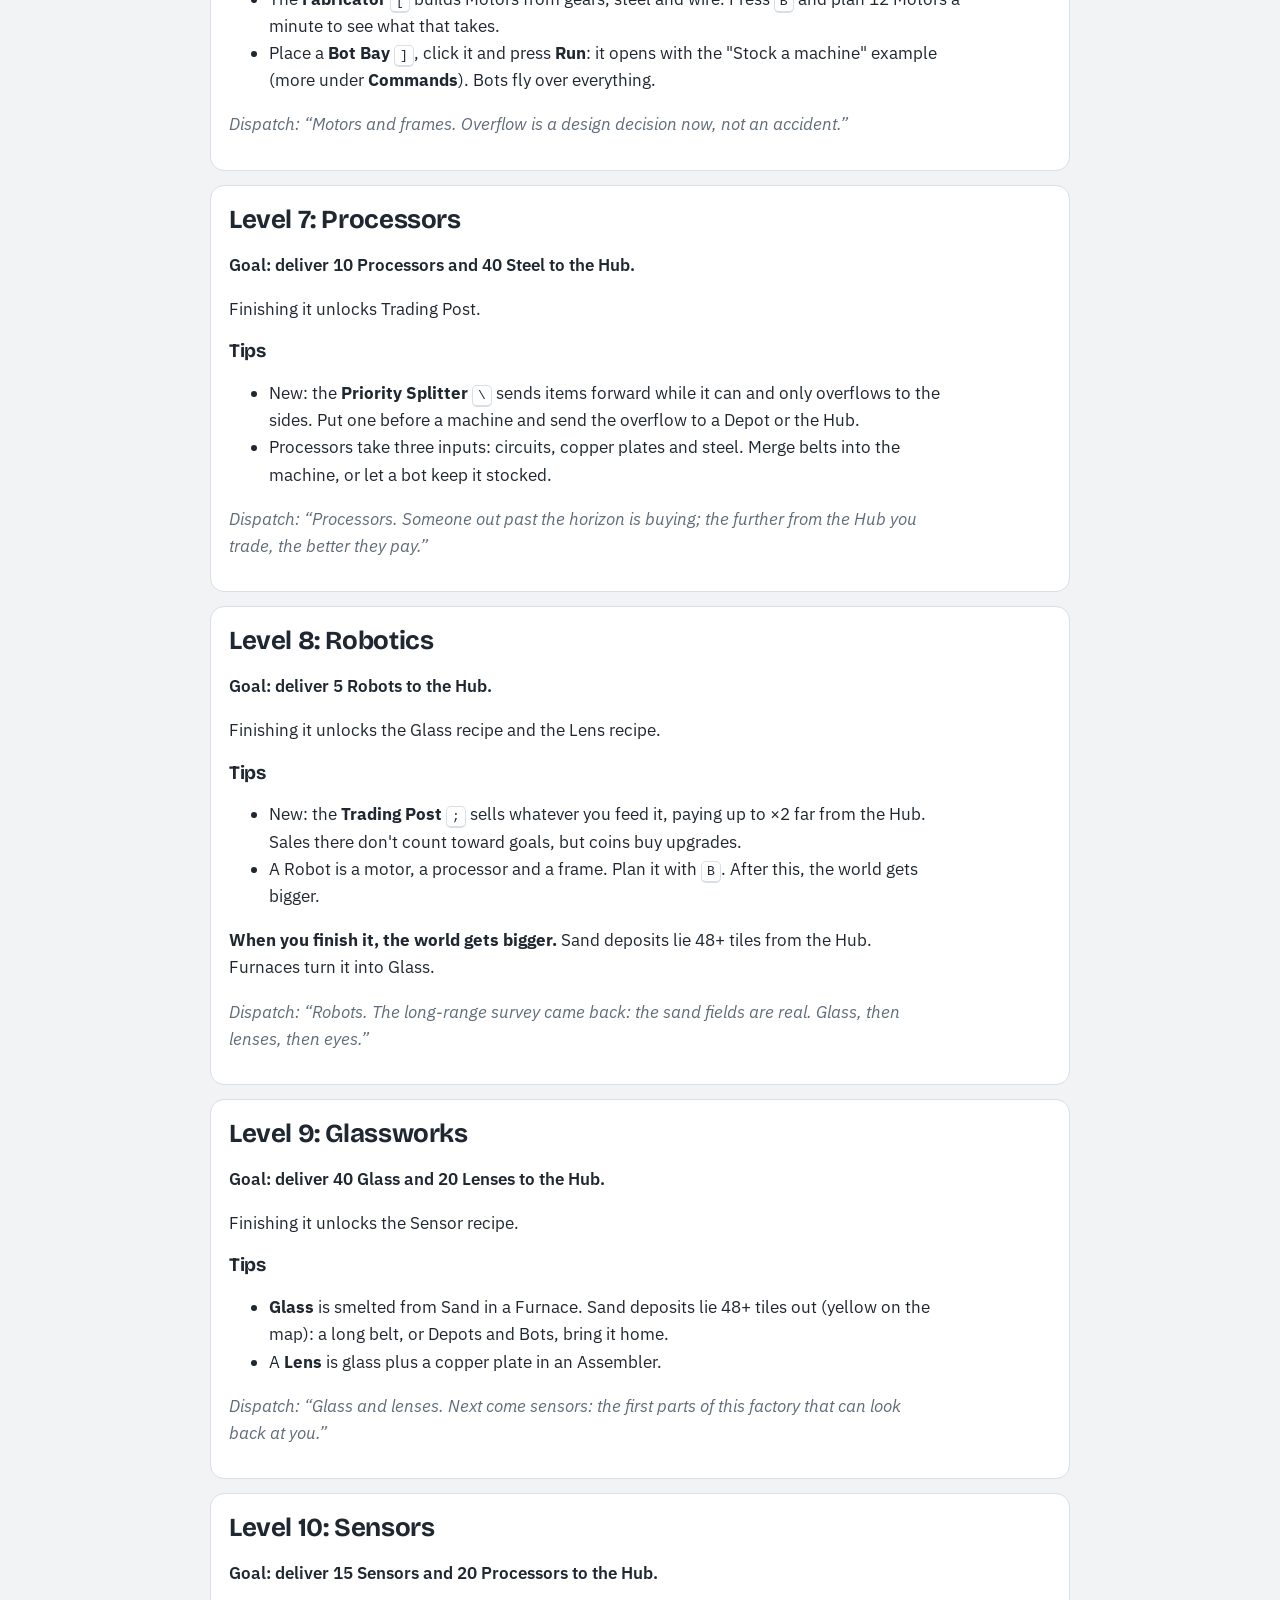
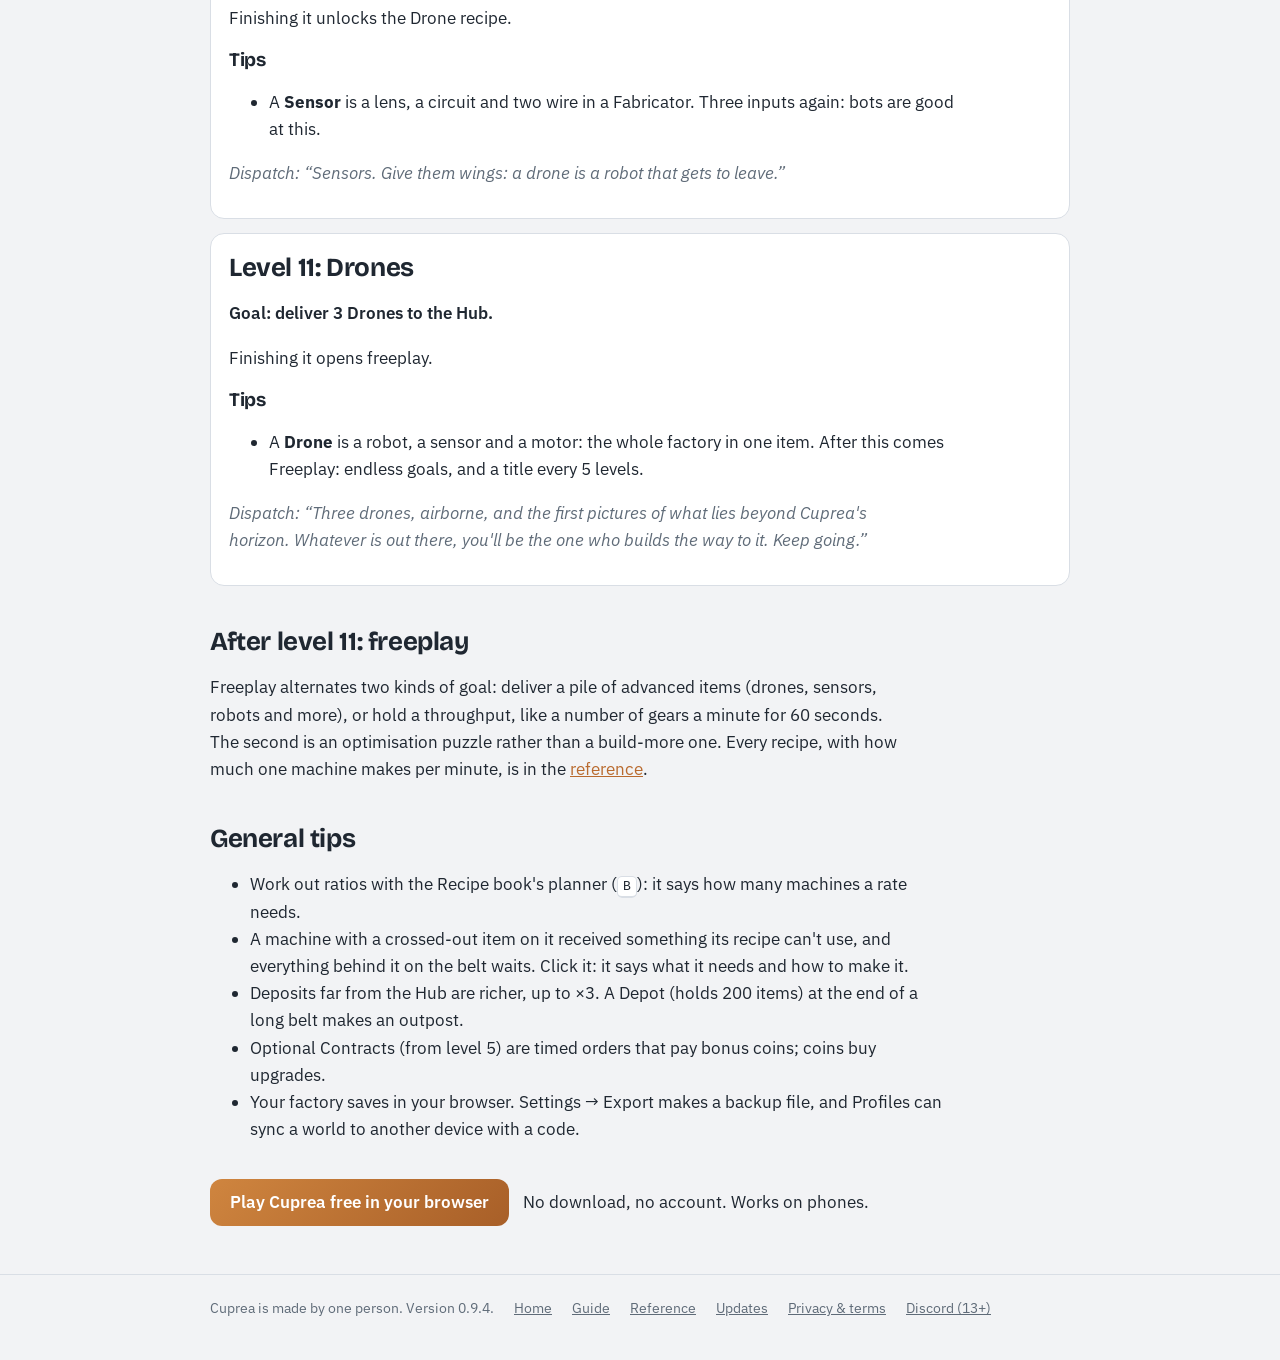
==== commit 2e5c92ae: "Cuprea 0.9.4: Cosmetics & Decoration Co-Authored-By: Claude Opus 5.5 <noreply@anthropic.com> Claude-" ====
--- a/guide/index.html
+++ b/guide/index.html
@@ -124,6 +124,7 @@
       <tr><td>Back to the Hub</td><td><kbd>H</kbd></td></tr>
       <tr><td>Map and bookmarks</td><td><kbd>M</kbd></td></tr>
       <tr><td>Flow view (belts by fullness, machines by how busy)</td><td><kbd>O</kbd></td></tr>
+      <tr><td>Night view (lamps light the ground)</td><td><kbd>J</kbd></td></tr>
       <tr><th colspan="2">Panels</th></tr>
       <tr><td>Recipe book and planner</td><td><kbd>B</kbd></td></tr>
       <tr><td>Pause / resume the factory</td><td><kbd>Space</kbd></td></tr>
@@ -133,6 +134,7 @@
       <tr><td>Blueprints</td><td><kbd>L</kbd></td></tr>
       <tr><td>Contracts</td><td><kbd>C</kbd></td></tr>
       <tr><td>Notes for this factory</td><td><kbd>N</kbd></td></tr>
+      <tr><td>Style: colours, decor, Night view</td><td><kbd>K</kbd></td></tr>
       <tr><td>This screen</td><td><kbd>?</kbd></td></tr>
     </table></div>
     <h3>On a phone or tablet</h3>
@@ -159,6 +161,7 @@
       <tr><td>Back to the Hub</td><td>☰ menu → <b>Hub</b></td></tr>
       <tr><td>Map and bookmarks</td><td>☰ menu → <b>Map</b></td></tr>
       <tr><td>Flow view (belts by fullness, machines by how busy)</td><td>☰ menu → <b>Flow</b></td></tr>
+      <tr><td>Night view (lamps light the ground)</td><td>☰ menu → <b>Style</b> → Night view</td></tr>
     </table></div>
     <h3>How things work</h3>
     <ul>
@@ -166,7 +169,7 @@
       <li><b>Badges:</b> amber dots = waiting for input · red bar = output blocked · a crossed-out item = wrong item: the machine can't use what's on its belt, and the belt behind it waits</li>
       <li><b>Belts:</b> one belt carries 240 items/min · a belt takes one input: from behind, or from one side when nothing feeds it from behind · to join two lines use a Merger</li>
       <li><b>Hub:</b> keeps up to 100 of each item · the rest sells for coins · Hub Extensions (level 5) make it bigger: place them touching the Hub, in any shape</li>
-      <li><b>Costs:</b> buildings cost items from the Hub · upgrades cost coins</li>
+      <li><b>Costs:</b> buildings cost items from the Hub · upgrades, decor and floor paint cost coins (decor and paint give them back when removed)</li>
       <li><b>Tunnels:</b> place the entrance, then the exit up to 4 tiles ahead, facing the same way</li>
       <li><b>Far deposits:</b> richer the further from the Hub, up to ×3</li>
     </ul>
@@ -198,7 +201,7 @@
     <section class="card" id="level-2">
       <h2>Level 2: Smelting</h2>
       <p class="goal">Goal: deliver 30 Iron Plates and 30 Copper Plates to the Hub.</p>
-      <p>Finishing it unlocks Assembler and Trash.</p>
+      <p>Finishing it unlocks Assembler, Trash, Decor and Floor Paint.</p>
       <h3>Tips</h3>
       <ul>
         <li>Put an Extractor on <b>iron ore</b> and belt the ore into a <b>Furnace</b> <kbd>4</kbd>.</li>
@@ -348,7 +351,7 @@
   </main>
   <footer>
     <div class="wrap">
-      <span>Cuprea is made by one person. Version 0.9.3.12.</span>
+      <span>Cuprea is made by one person. Version 0.9.4.</span>
       <a href="../">Home</a><a href="../guide/">Guide</a><a href="../reference/">Reference</a><a href="../updates/">Updates</a>
       <a href="../privacy.html">Privacy &amp; terms</a><a href="https://discord.gg/RqNg62fHZJ" rel="noopener">Discord (13+)</a>
     </div>
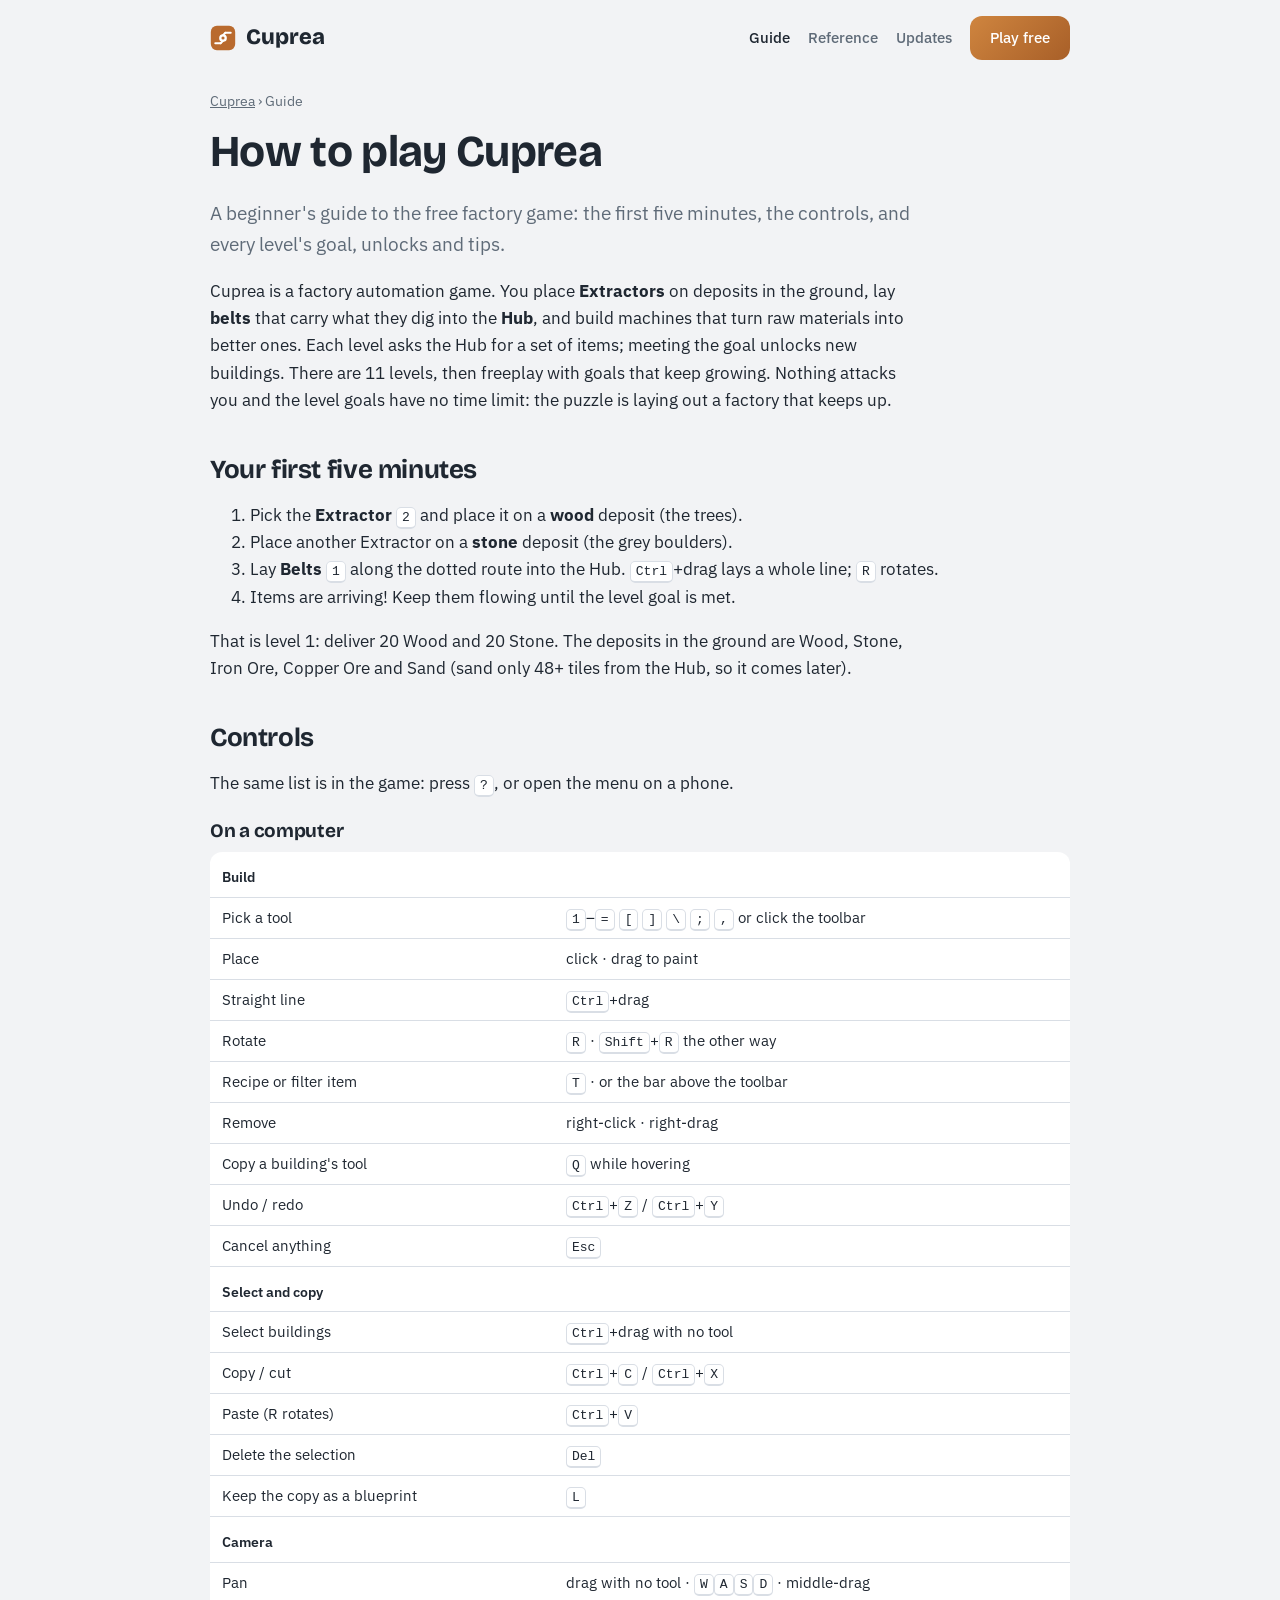
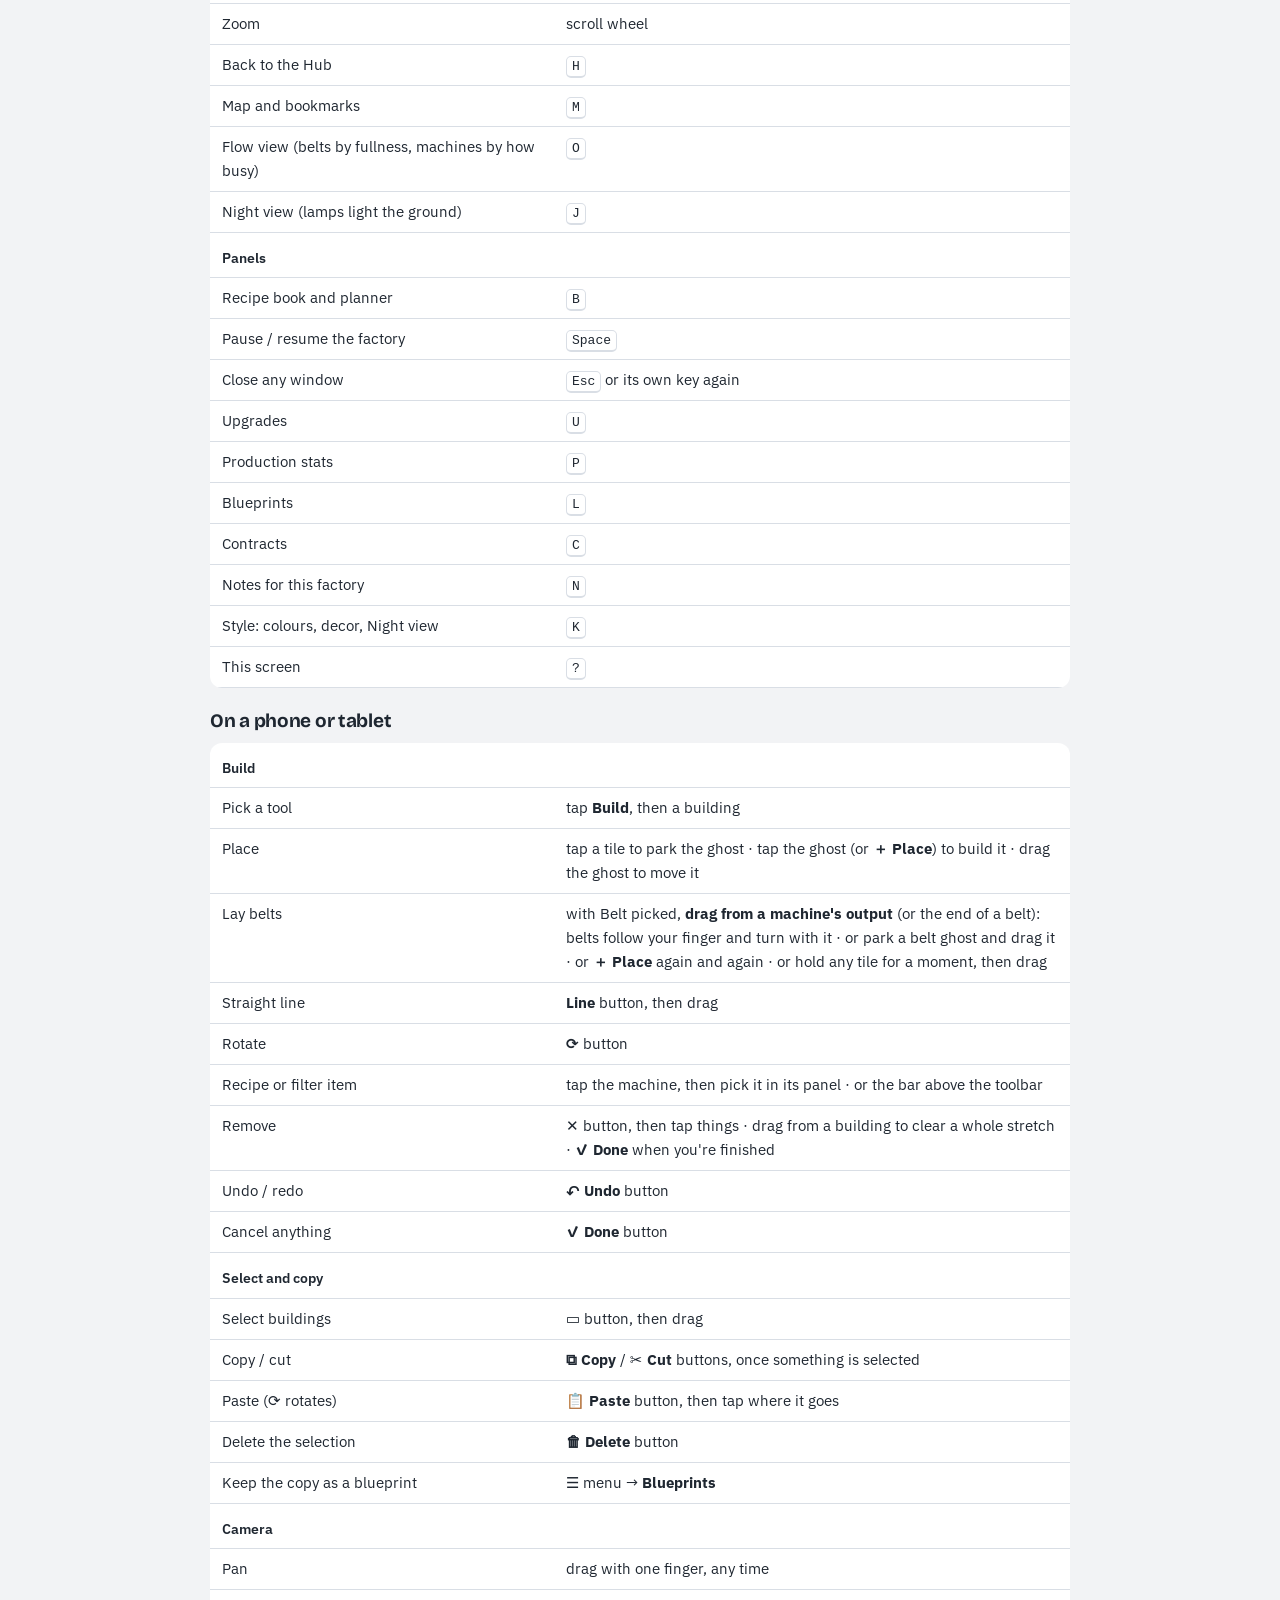
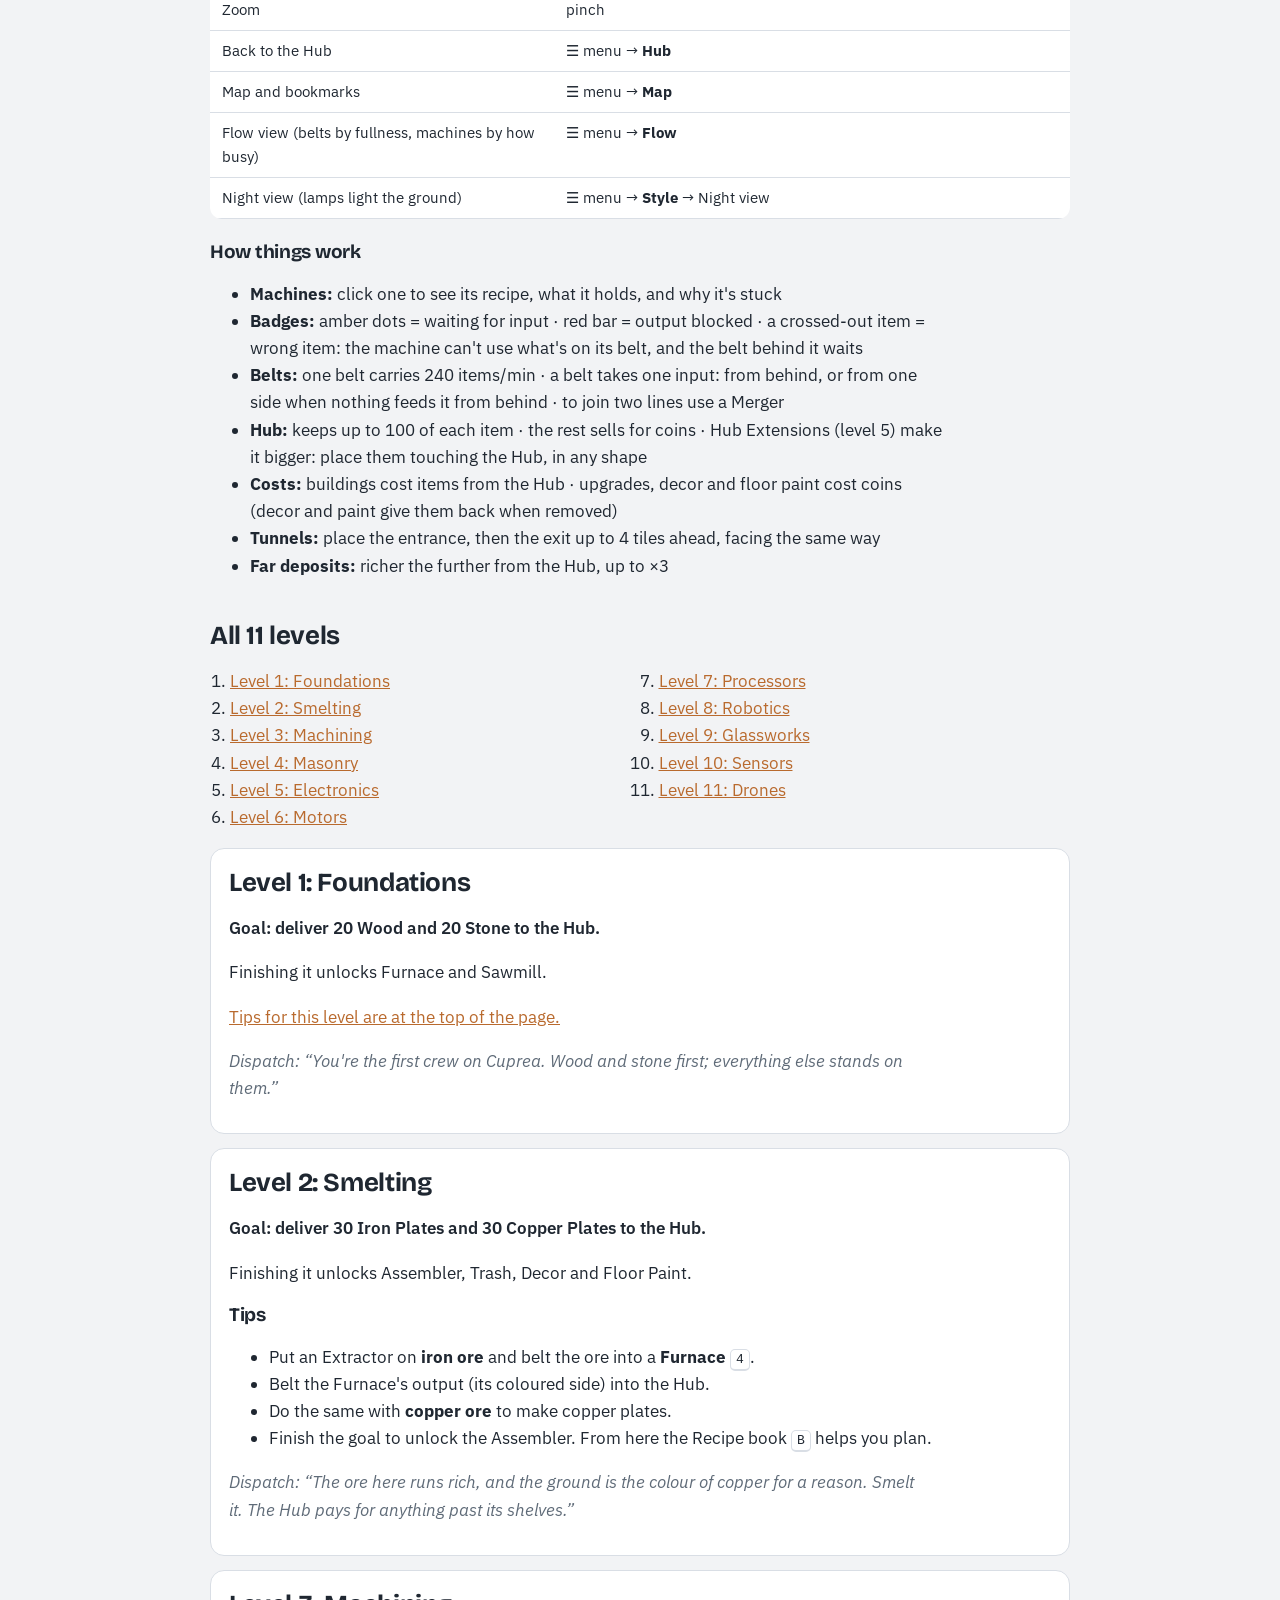
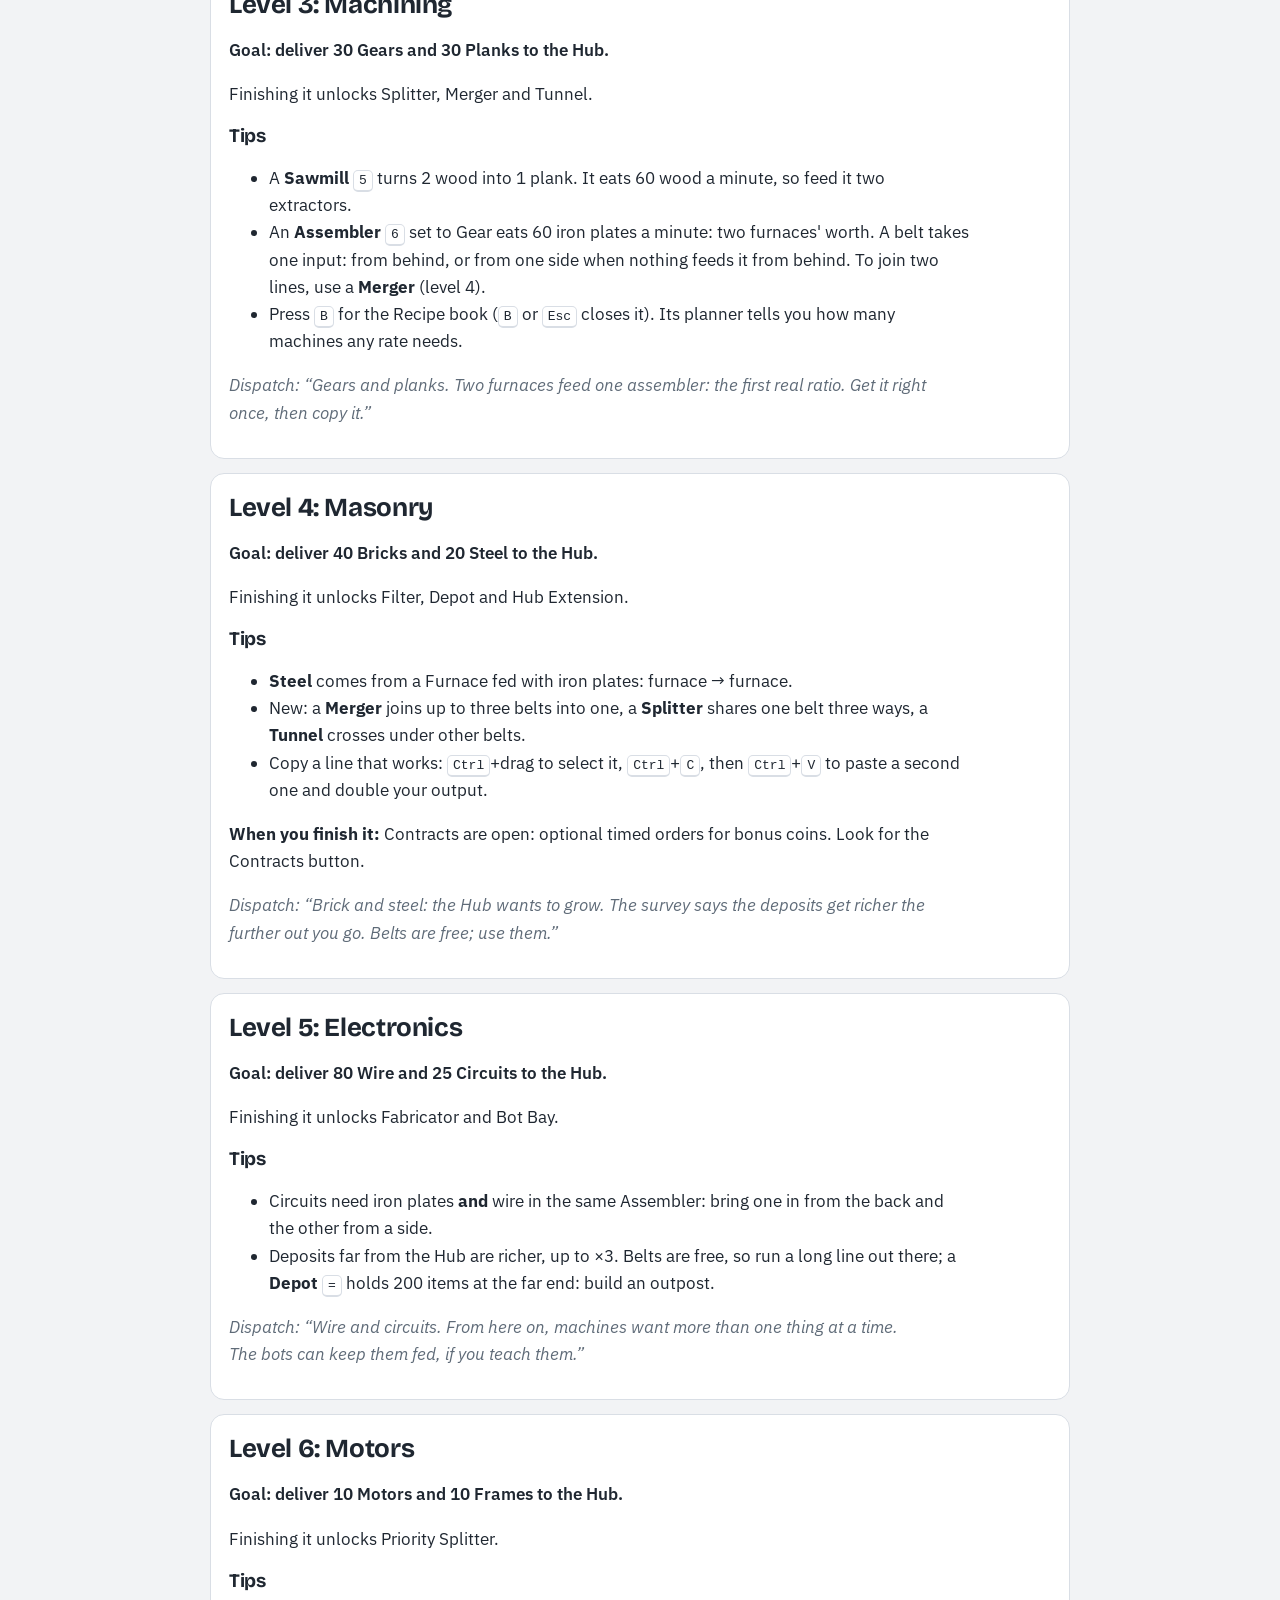
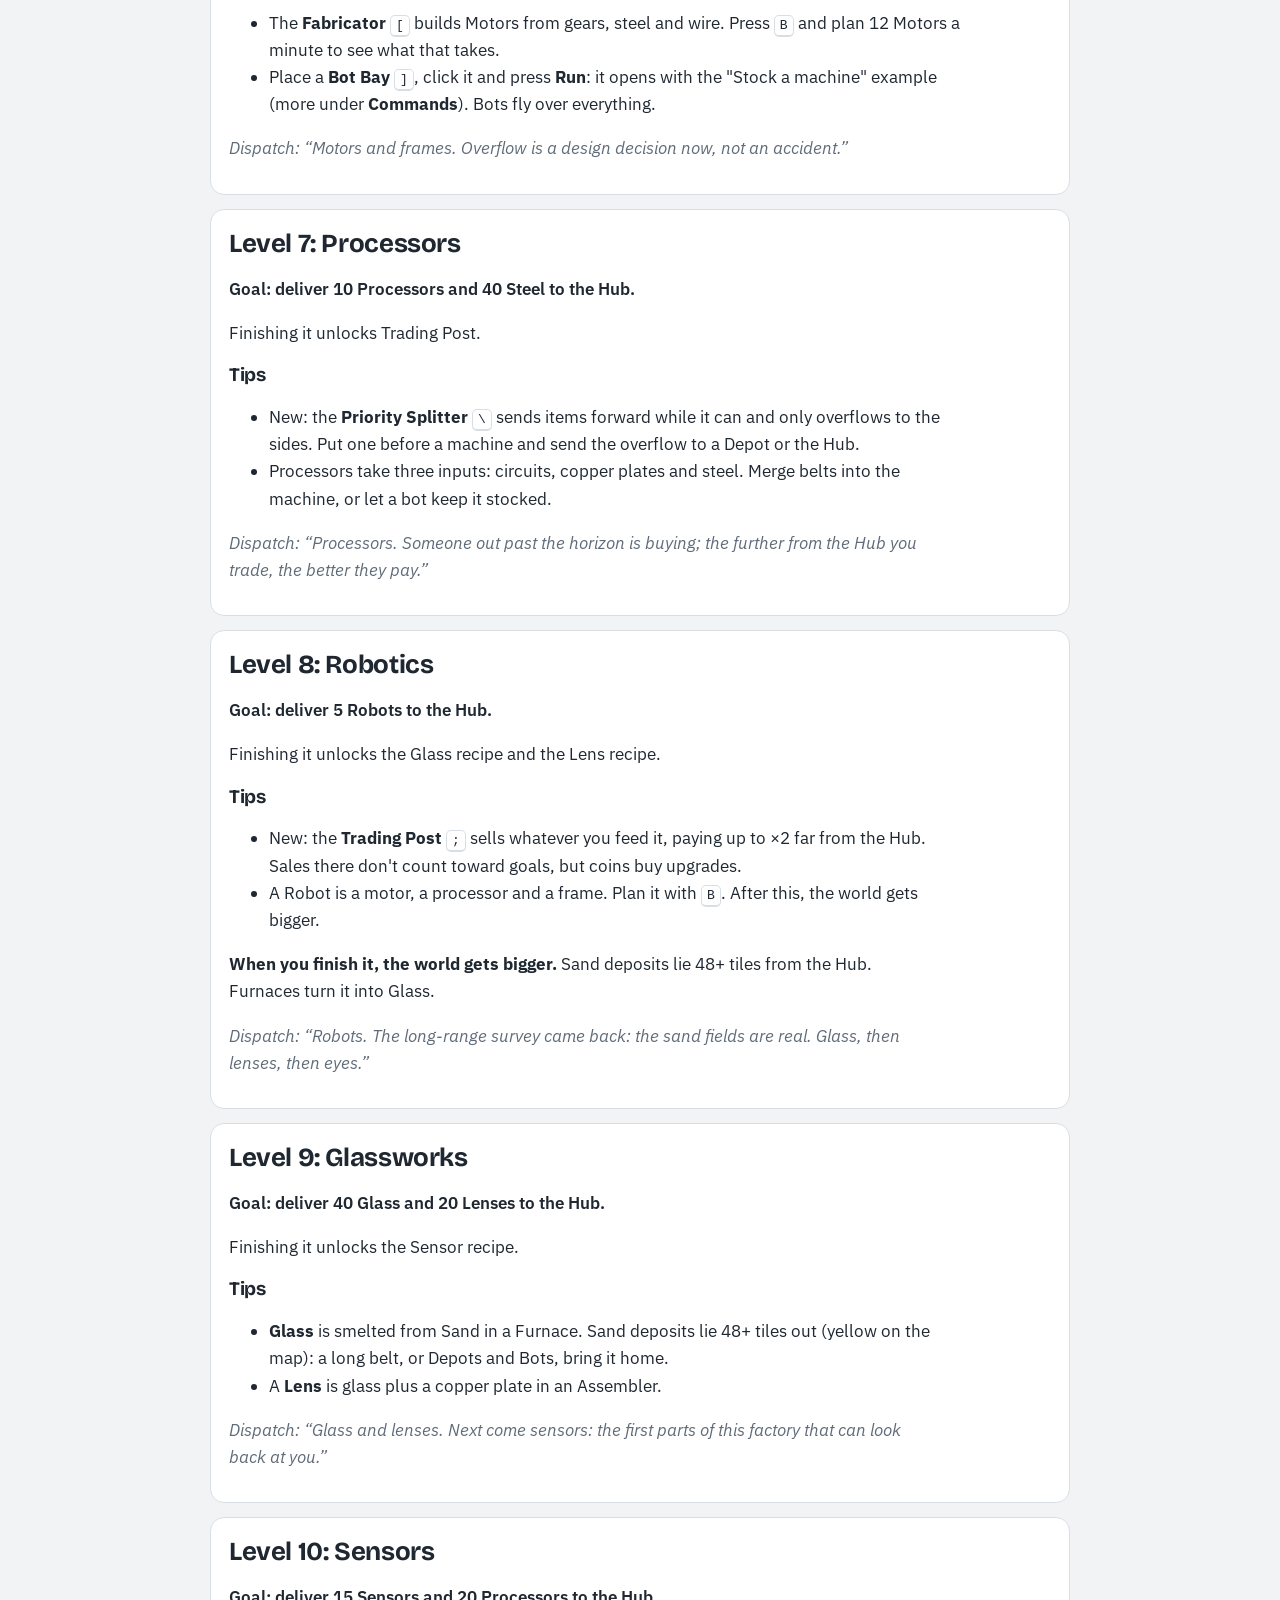
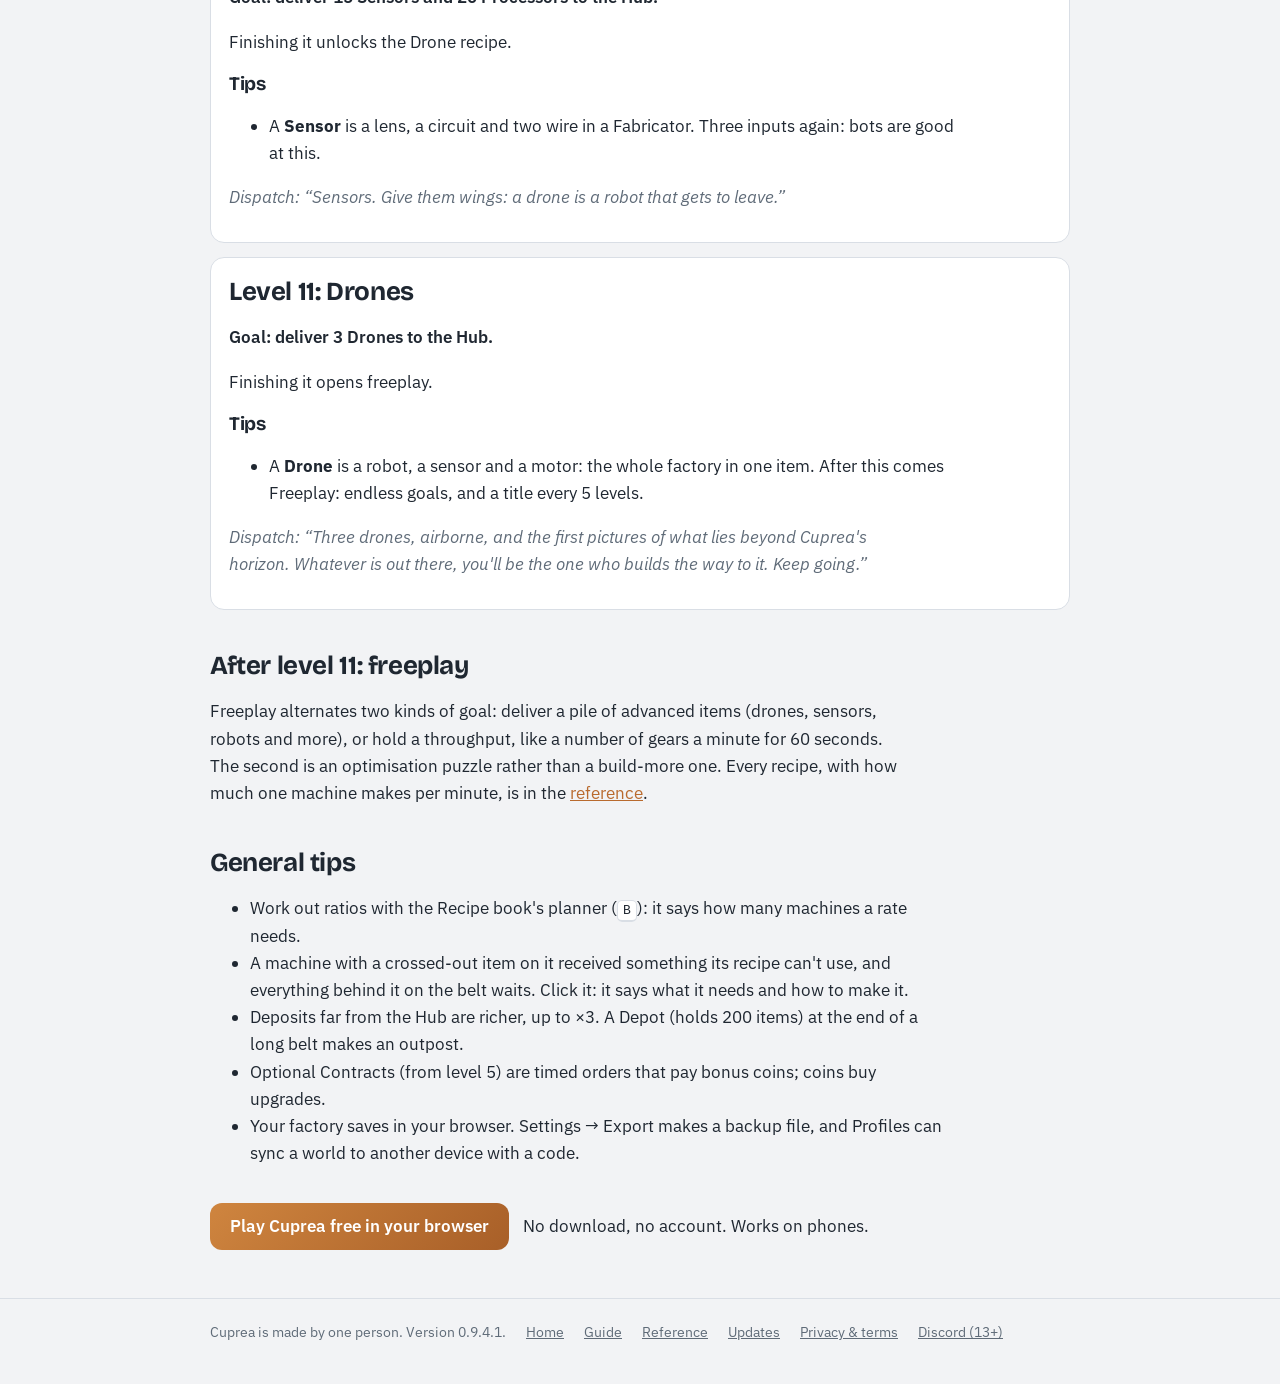
==== commit 1dfda6f5: "Cuprea 0.9.4.1: phone pass for new players Co-Authored-By: Claude Opus 5.5 <noreply@anthropic.com> C" ====
--- a/guide/index.html
+++ b/guide/index.html
@@ -142,7 +142,7 @@
       <tr><th colspan="2">Build</th></tr>
       <tr><td>Pick a tool</td><td>tap <b>Build</b>, then a building</td></tr>
       <tr><td>Place</td><td>tap a tile to park the ghost · tap the ghost (or <b>＋ Place</b>) to build it · drag the ghost to move it</td></tr>
-      <tr><td>Lay belts</td><td>park a belt ghost, then <b>drag it</b>: belts follow your finger and turn with it · or <b>＋ Place</b> again and again · or hold any tile for a moment, then drag</td></tr>
+      <tr><td>Lay belts</td><td>with Belt picked, <b>drag from a machine's output</b> (or the end of a belt): belts follow your finger and turn with it · or park a belt ghost and drag it · or <b>＋ Place</b> again and again · or hold any tile for a moment, then drag</td></tr>
       <tr><td>Straight line</td><td><b>Line</b> button, then drag</td></tr>
       <tr><td>Rotate</td><td><b>⟳</b> button</td></tr>
       <tr><td>Recipe or filter item</td><td>tap the machine, then pick it in its panel · or the bar above the toolbar</td></tr>
@@ -351,7 +351,7 @@
   </main>
   <footer>
     <div class="wrap">
-      <span>Cuprea is made by one person. Version 0.9.4.</span>
+      <span>Cuprea is made by one person. Version 0.9.4.1.</span>
       <a href="../">Home</a><a href="../guide/">Guide</a><a href="../reference/">Reference</a><a href="../updates/">Updates</a>
       <a href="../privacy.html">Privacy &amp; terms</a><a href="https://discord.gg/RqNg62fHZJ" rel="noopener">Discord (13+)</a>
     </div>
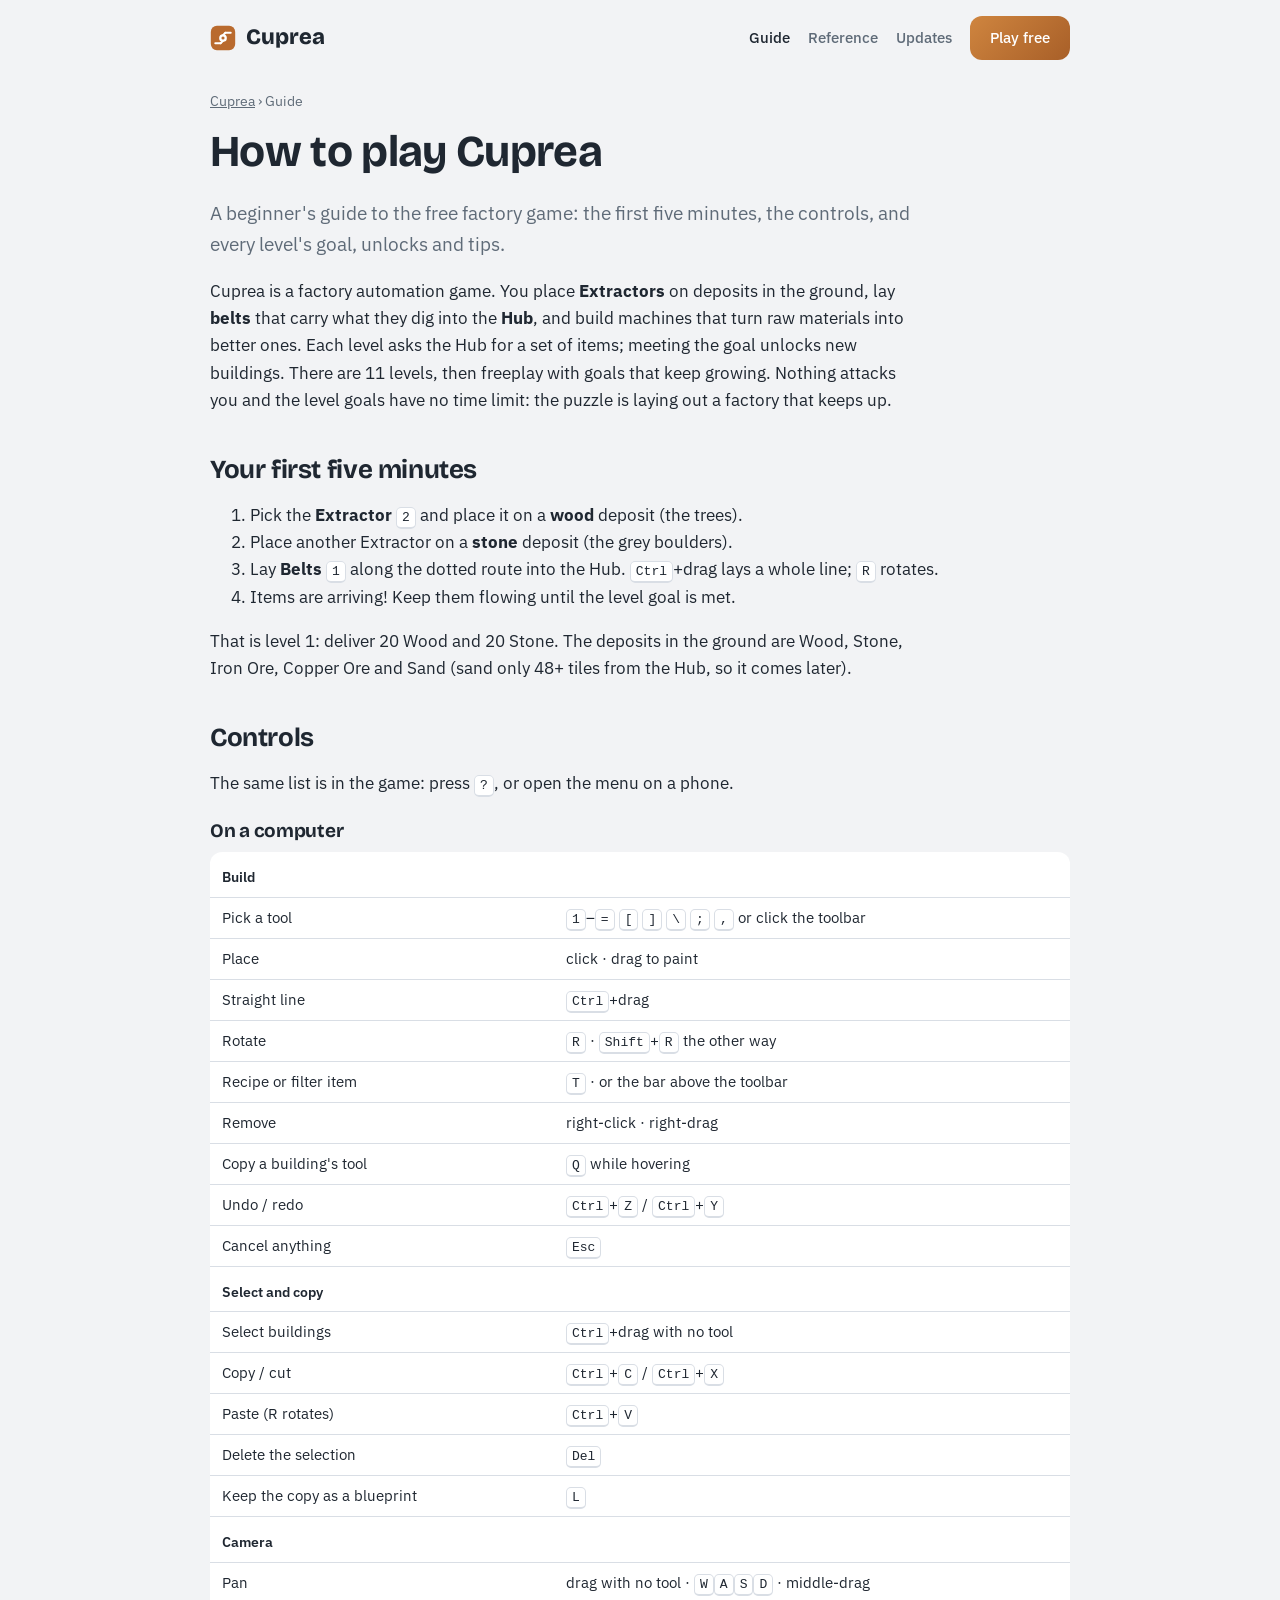
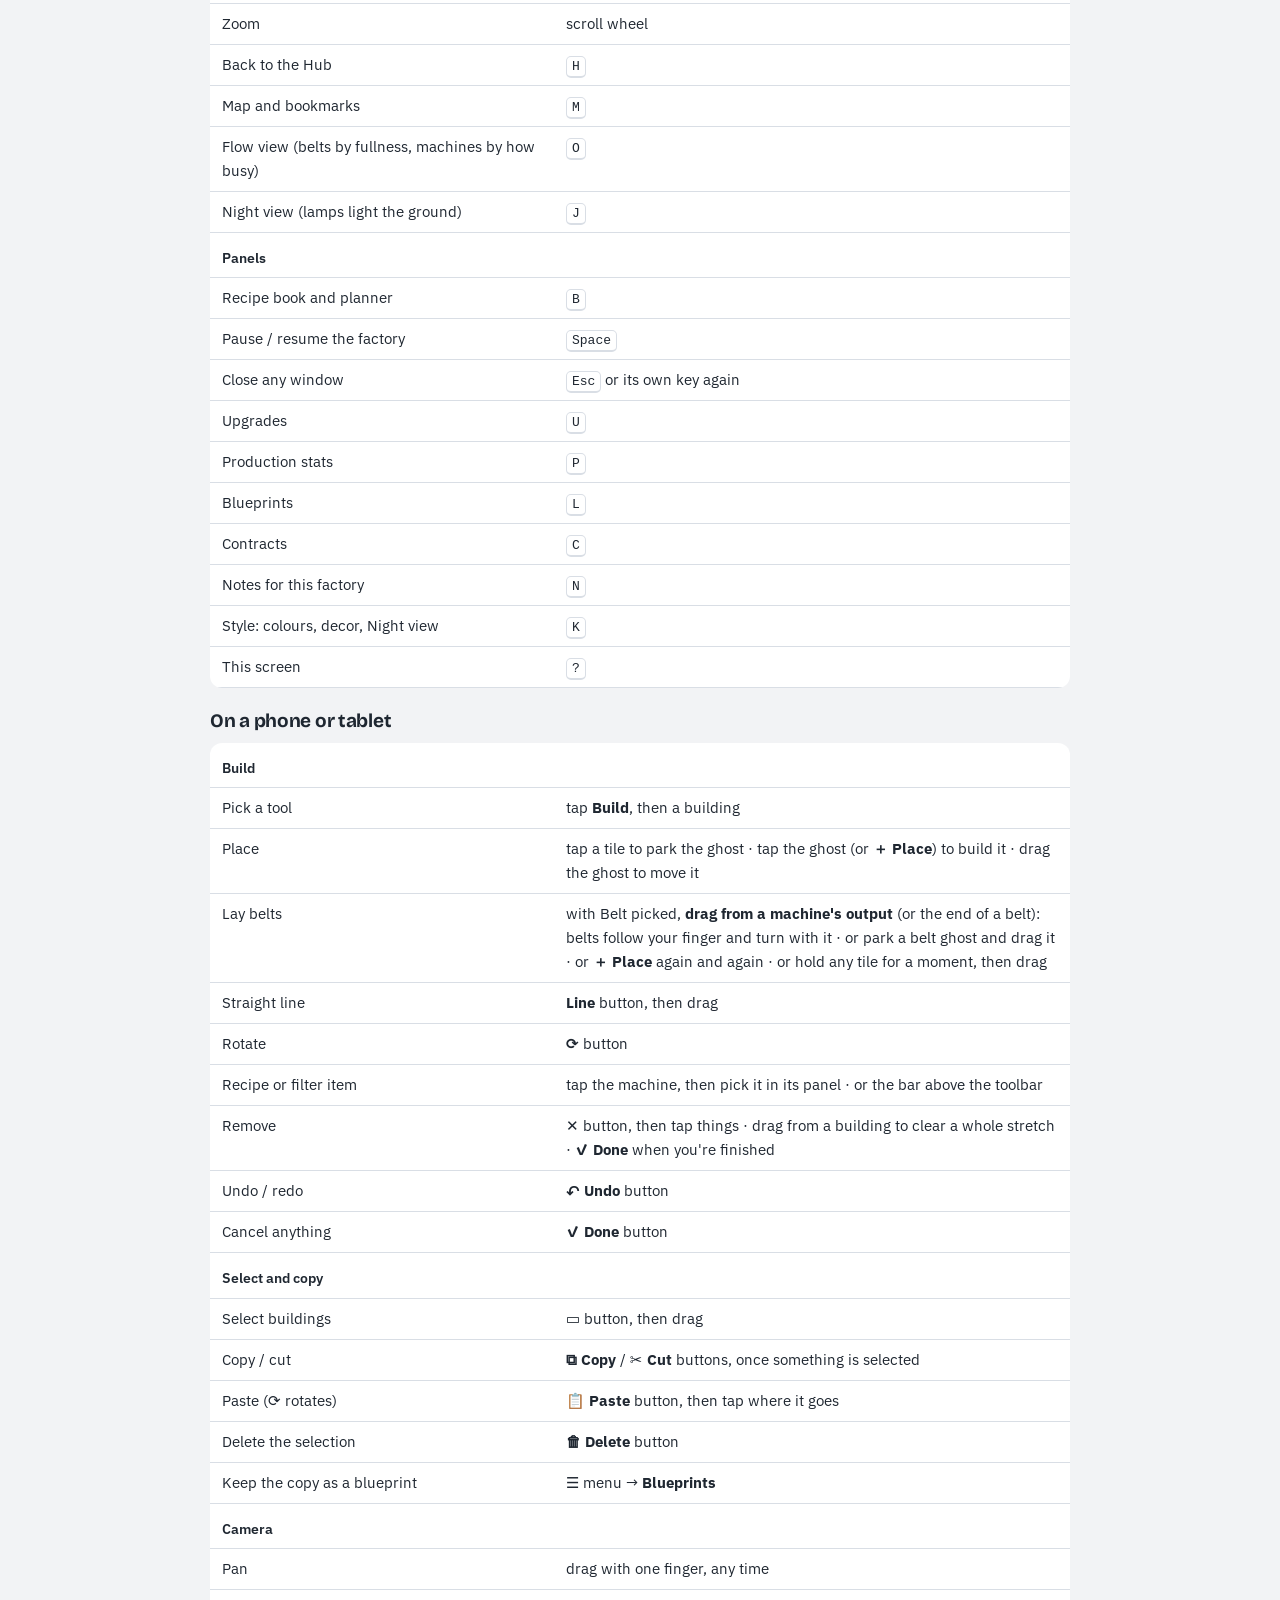
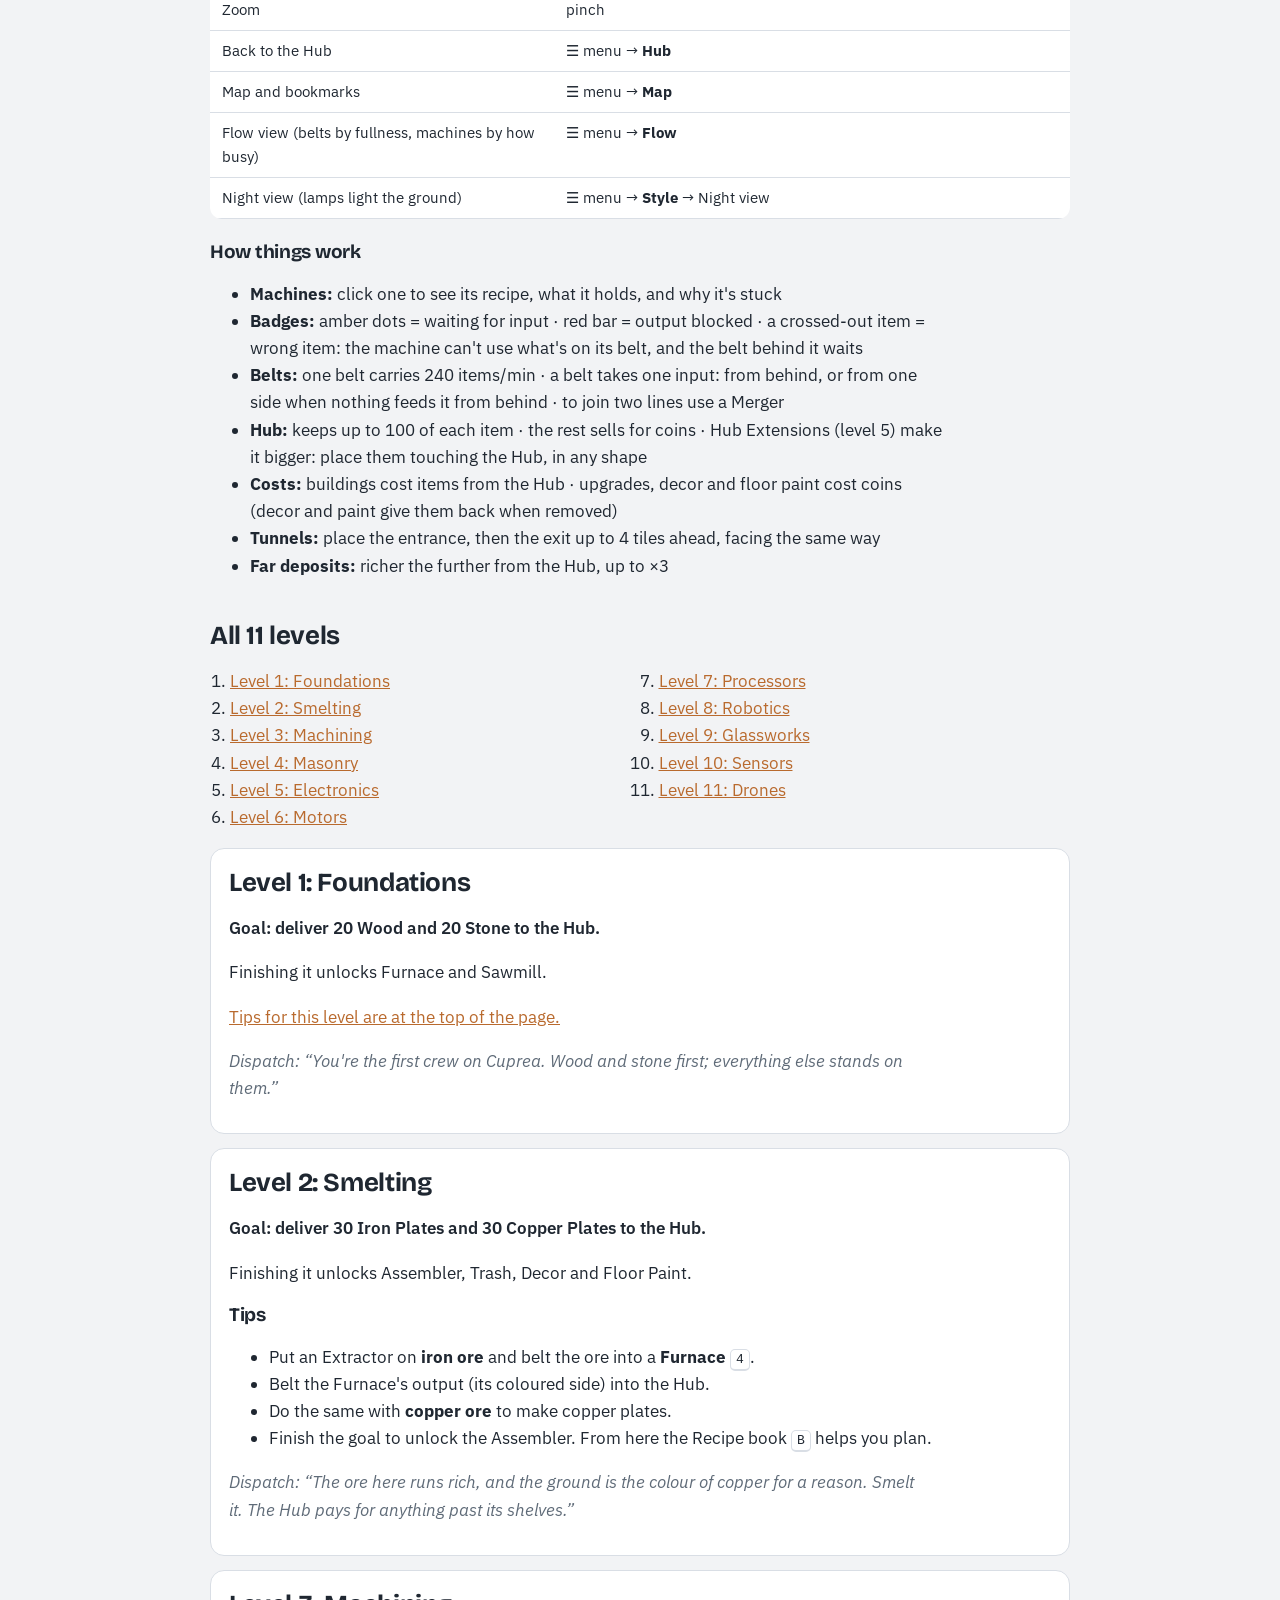
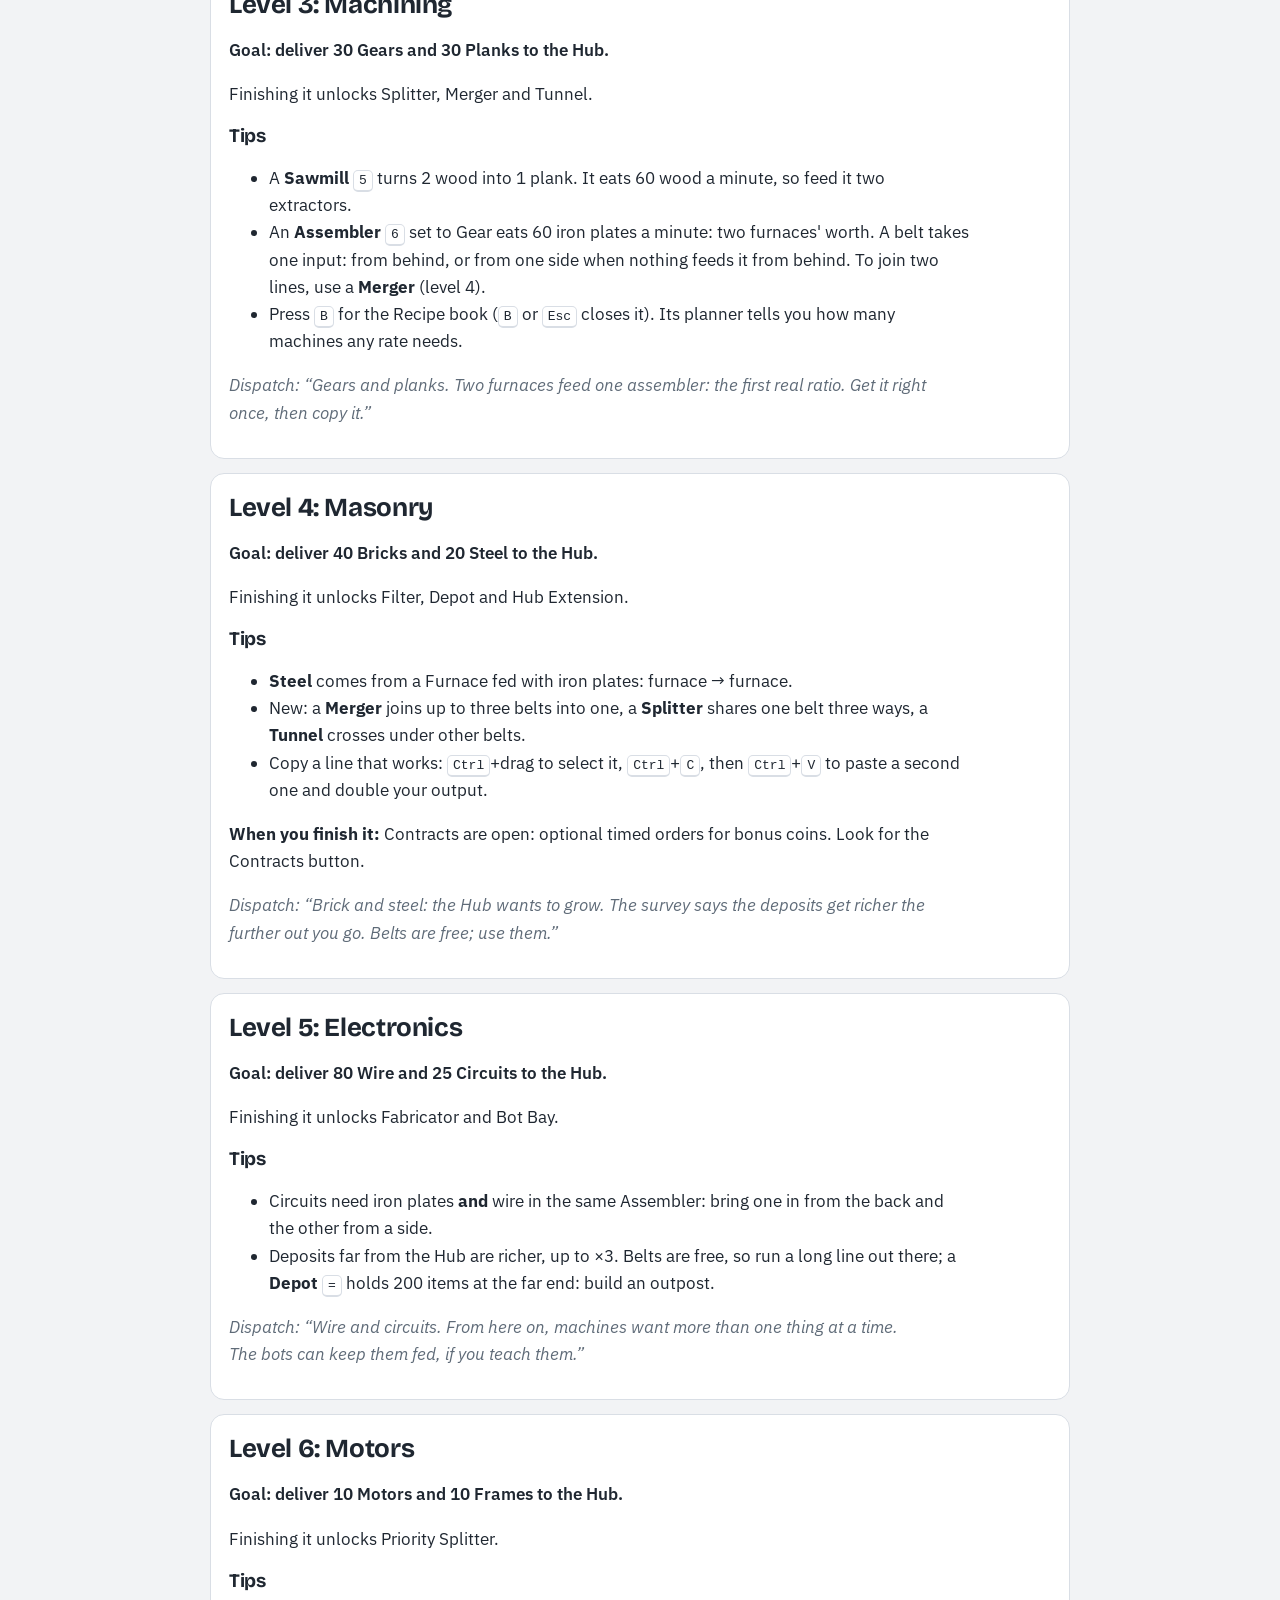
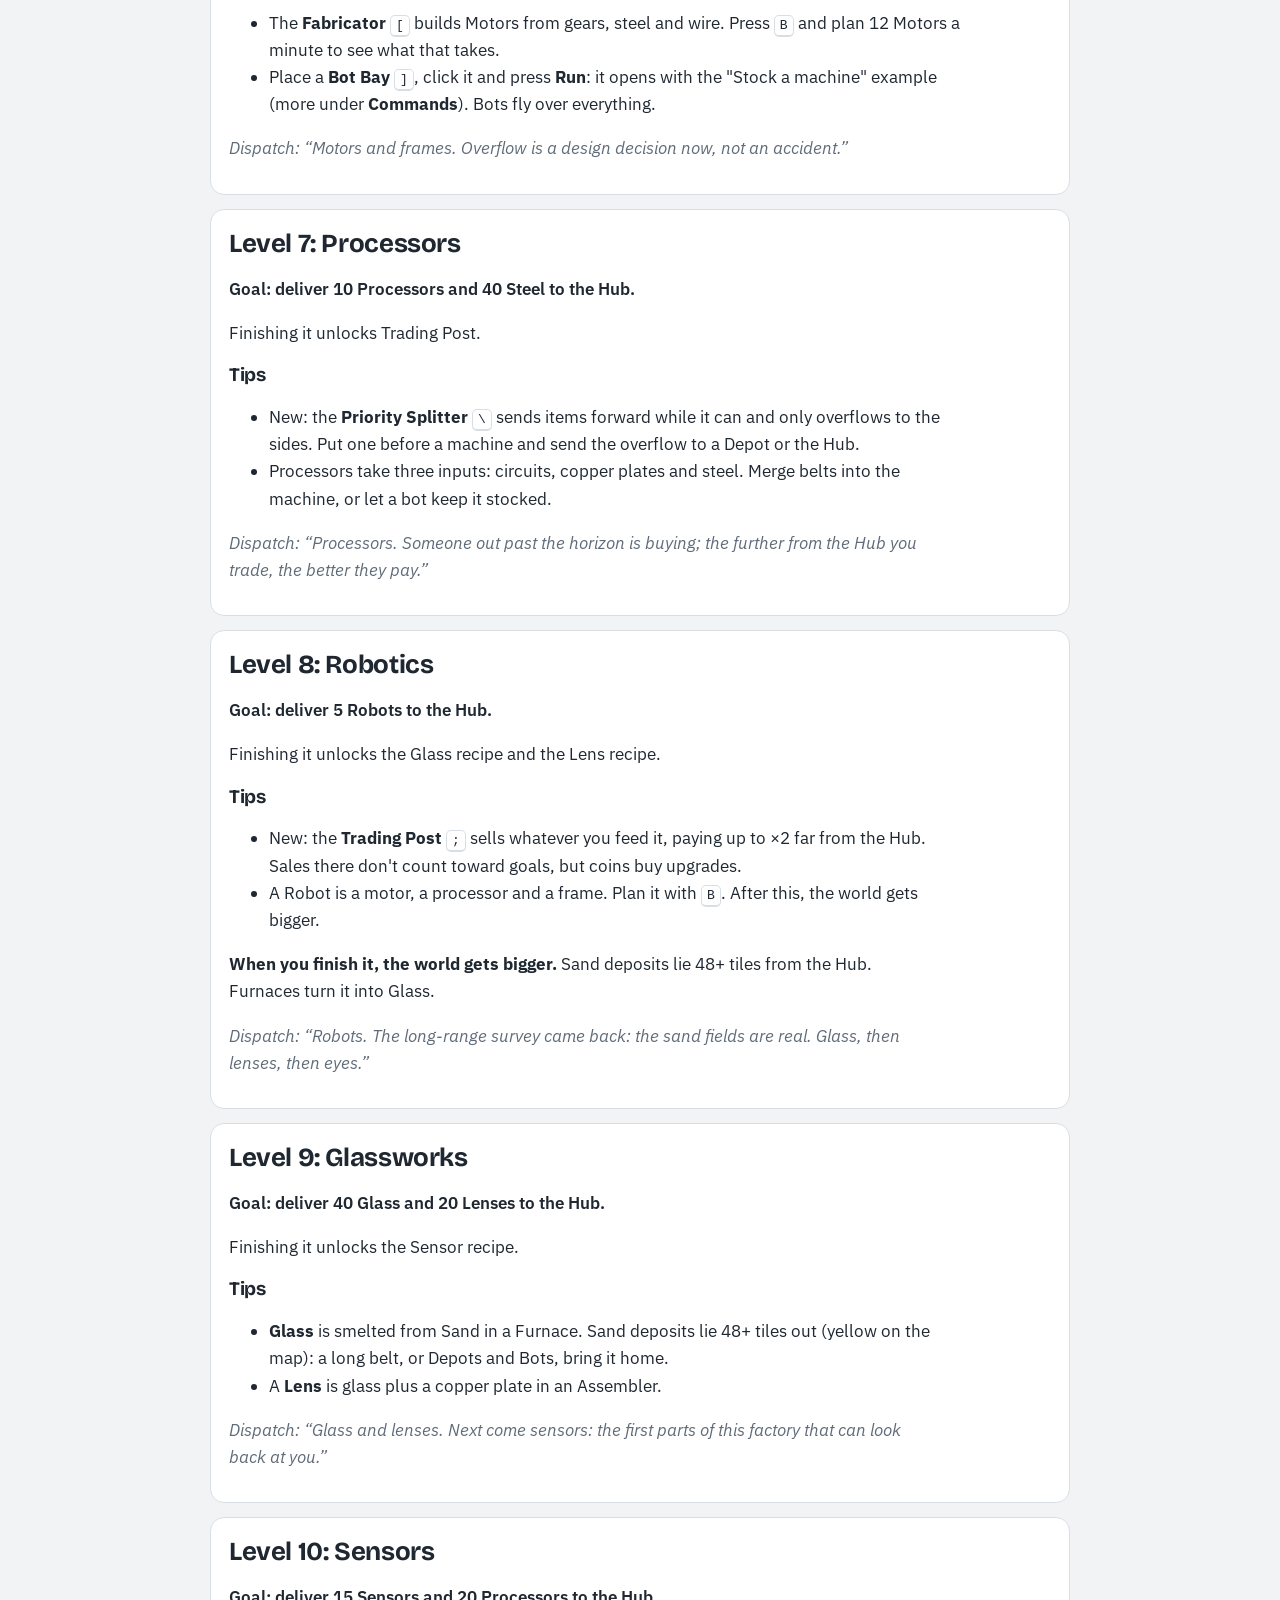
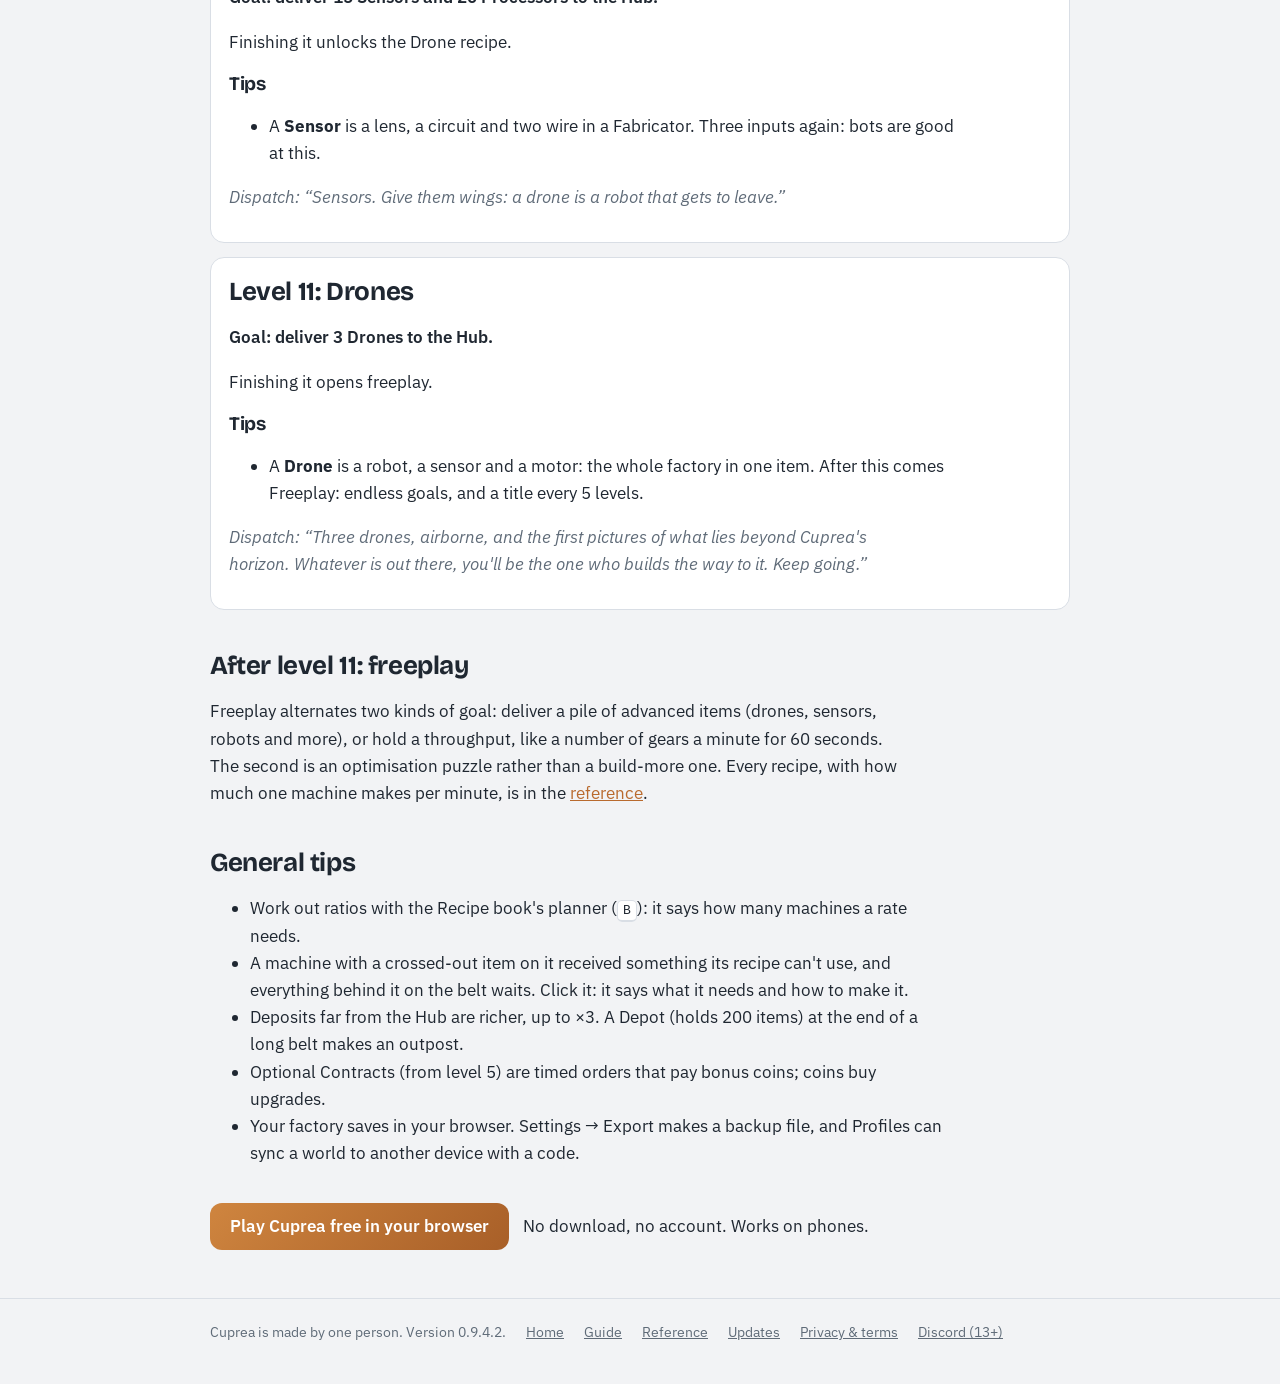
==== commit 7c359ec7: "Cuprea 0.9.4.2: CrazyGames readiness Co-Authored-By: Claude Opus 5.5 <noreply@anthropic.com> Claude-" ====
--- a/guide/index.html
+++ b/guide/index.html
@@ -351,7 +351,7 @@
   </main>
   <footer>
     <div class="wrap">
-      <span>Cuprea is made by one person. Version 0.9.4.1.</span>
+      <span>Cuprea is made by one person. Version 0.9.4.2.</span>
       <a href="../">Home</a><a href="../guide/">Guide</a><a href="../reference/">Reference</a><a href="../updates/">Updates</a>
       <a href="../privacy.html">Privacy &amp; terms</a><a href="https://discord.gg/RqNg62fHZJ" rel="noopener">Discord (13+)</a>
     </div>
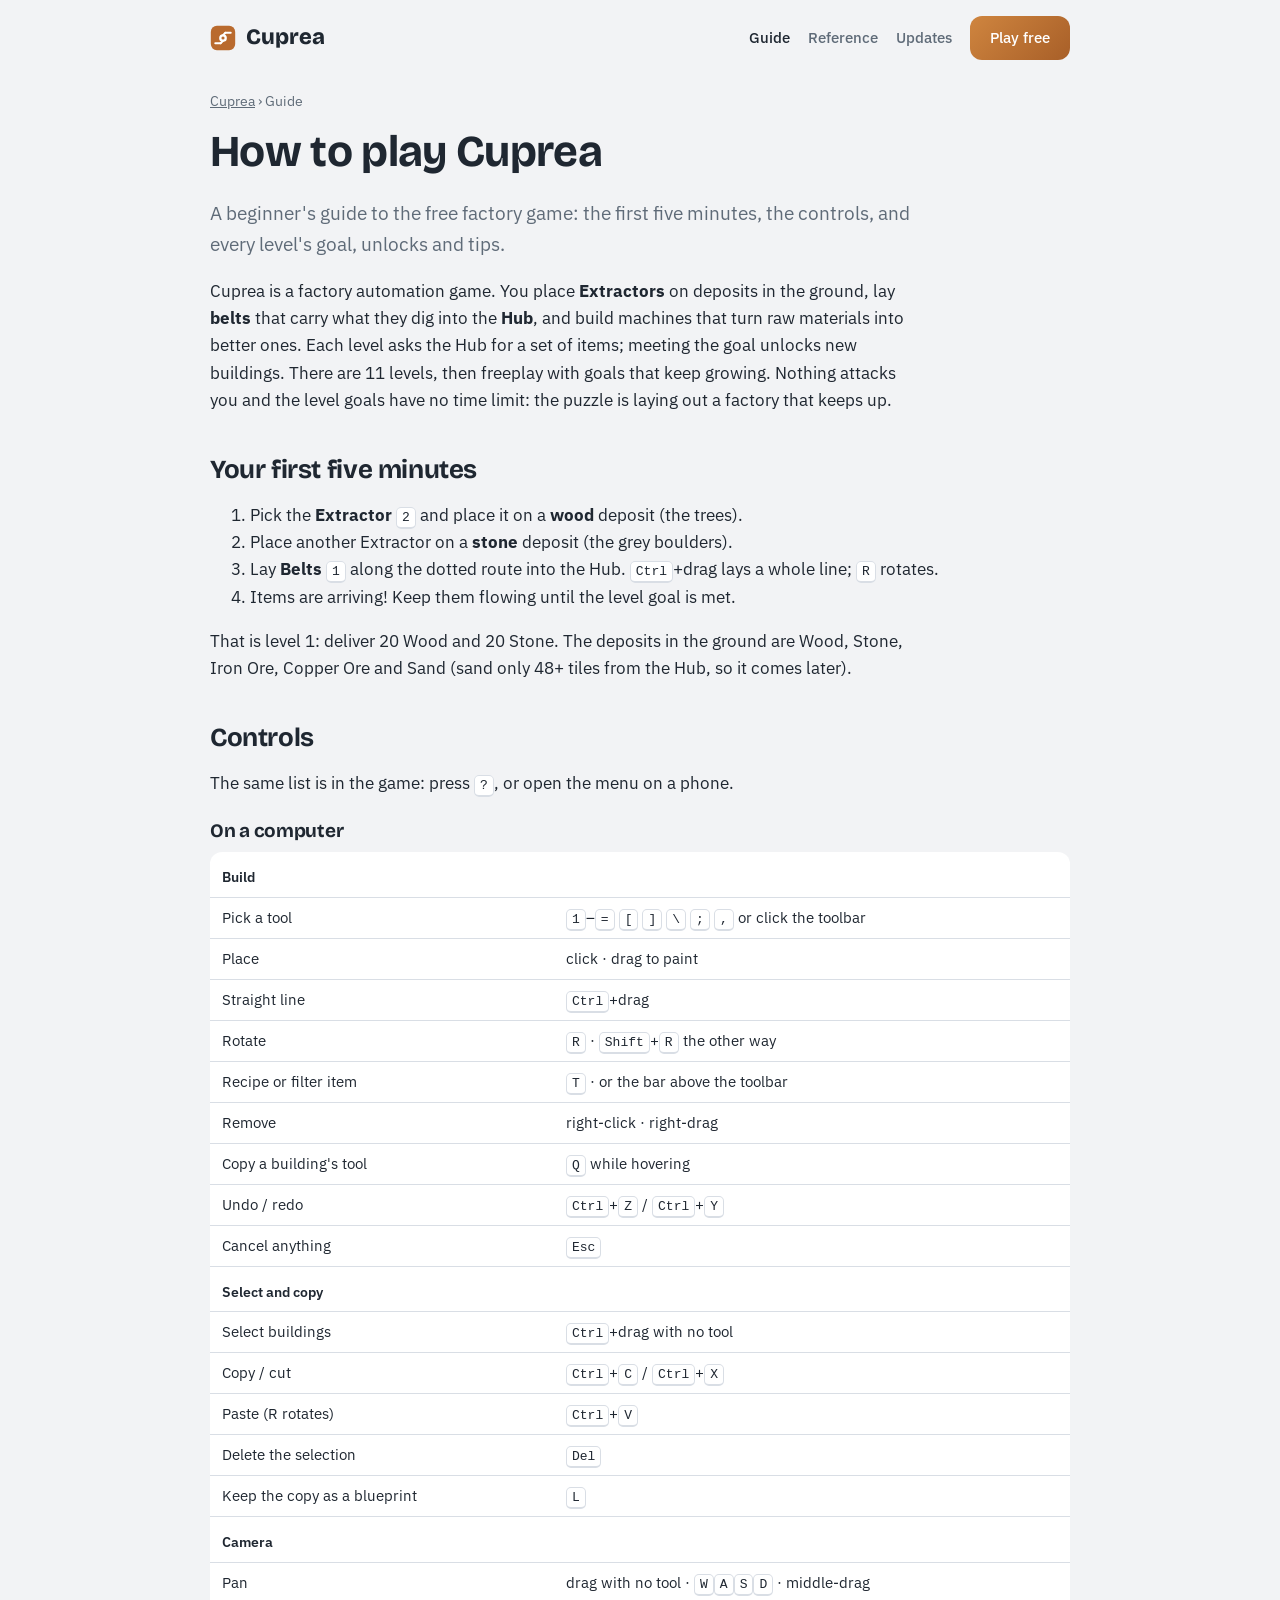
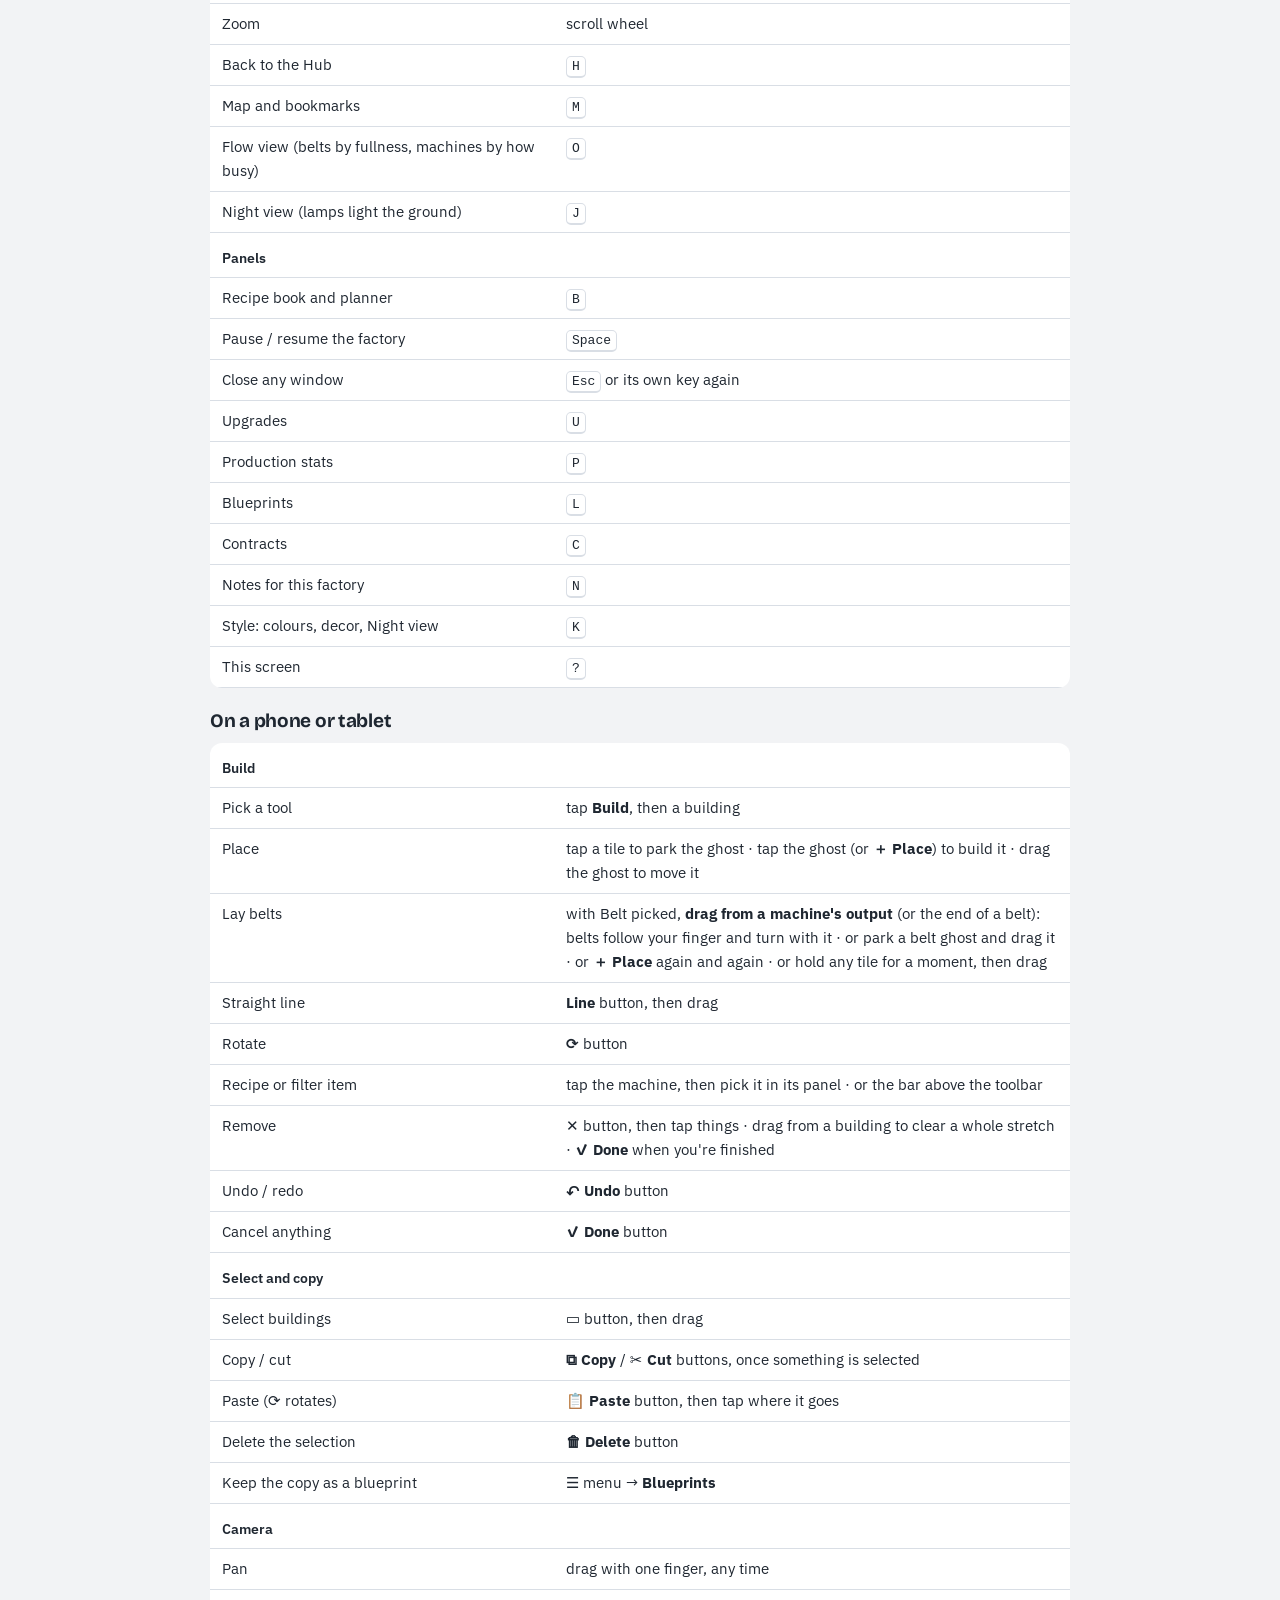
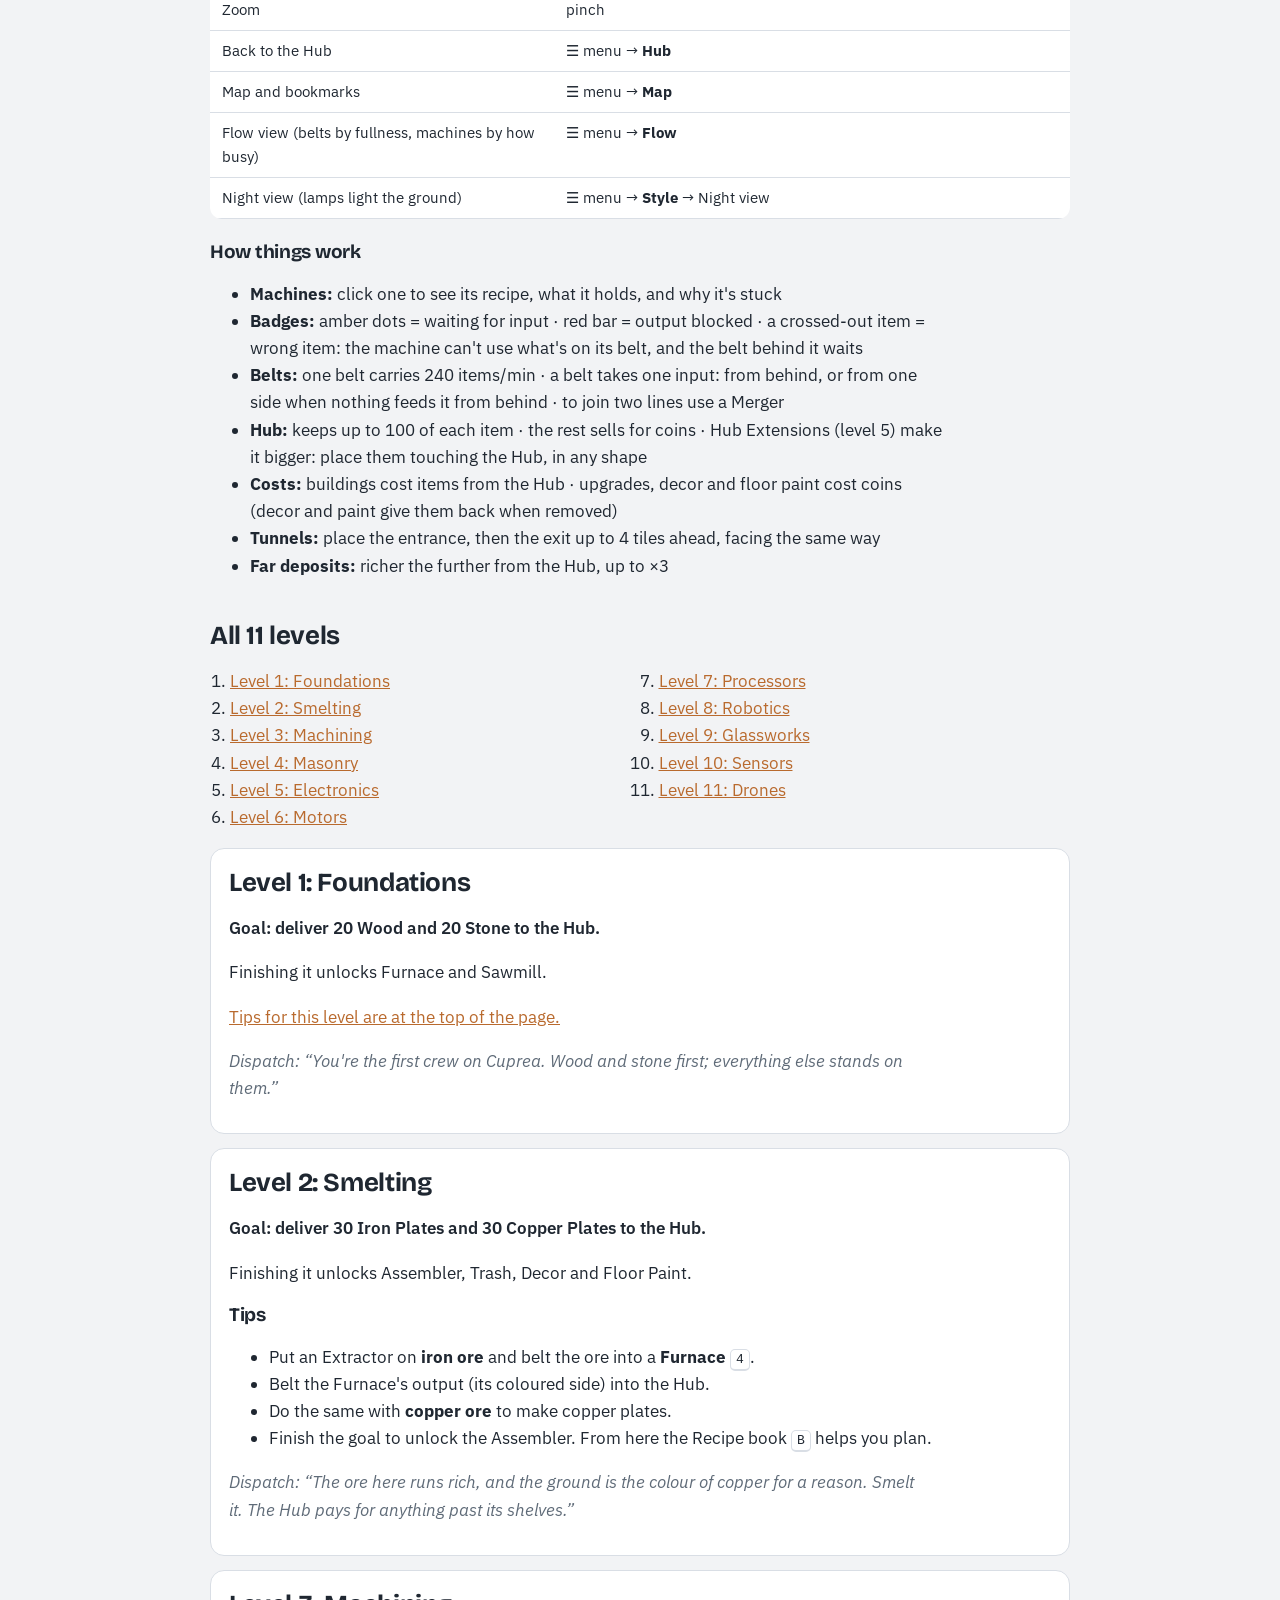
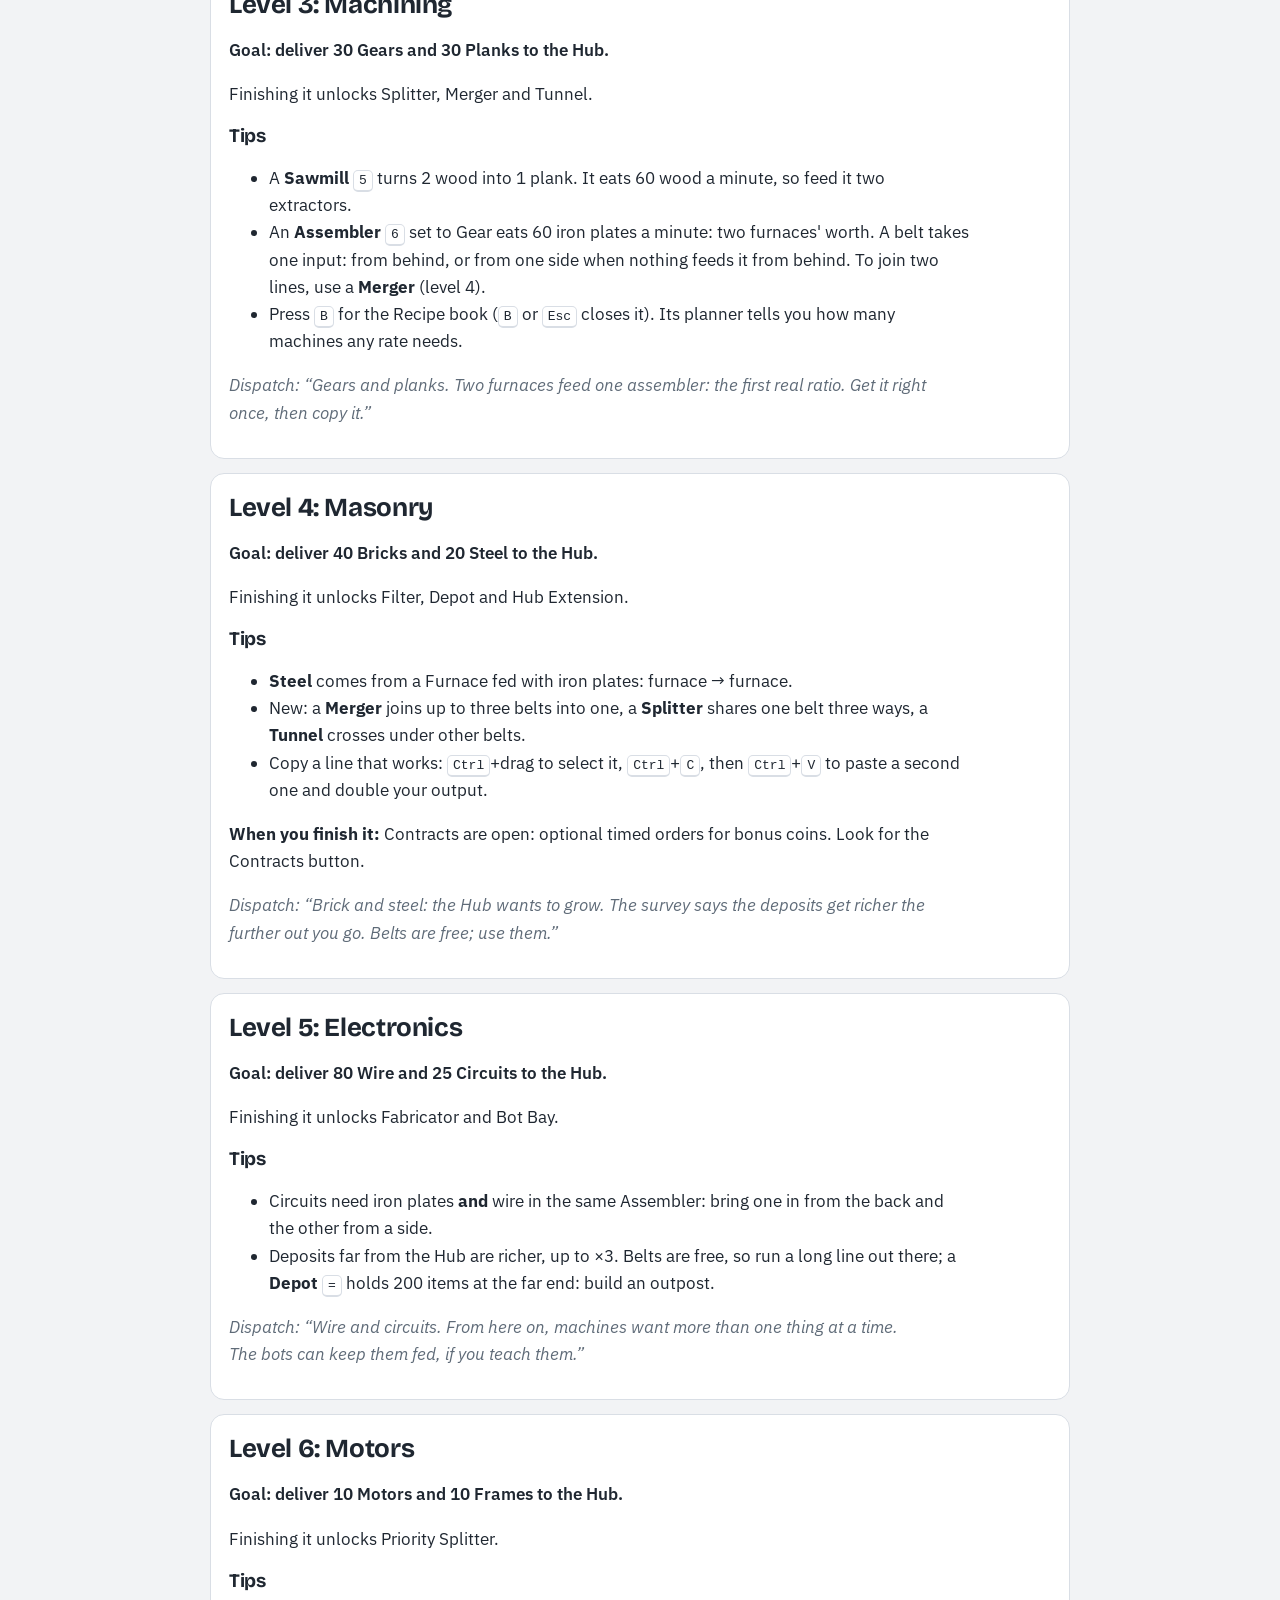
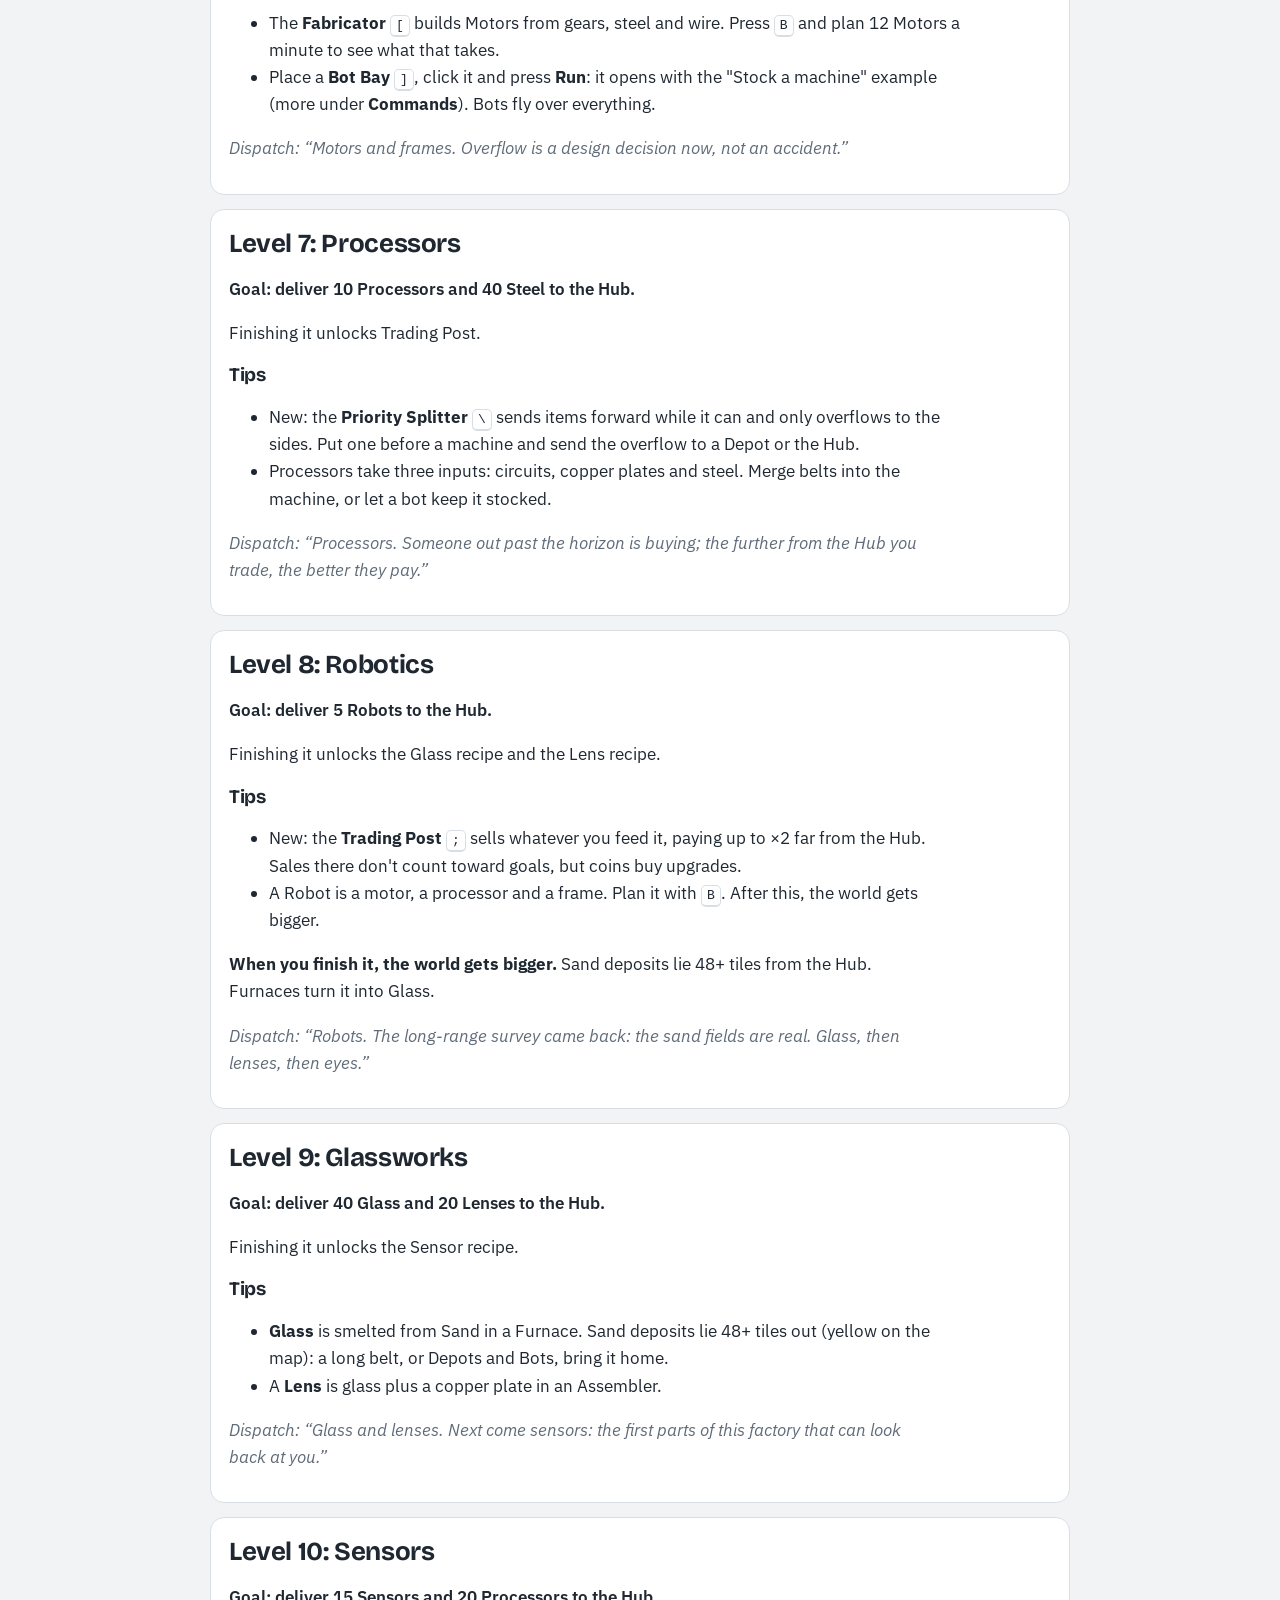
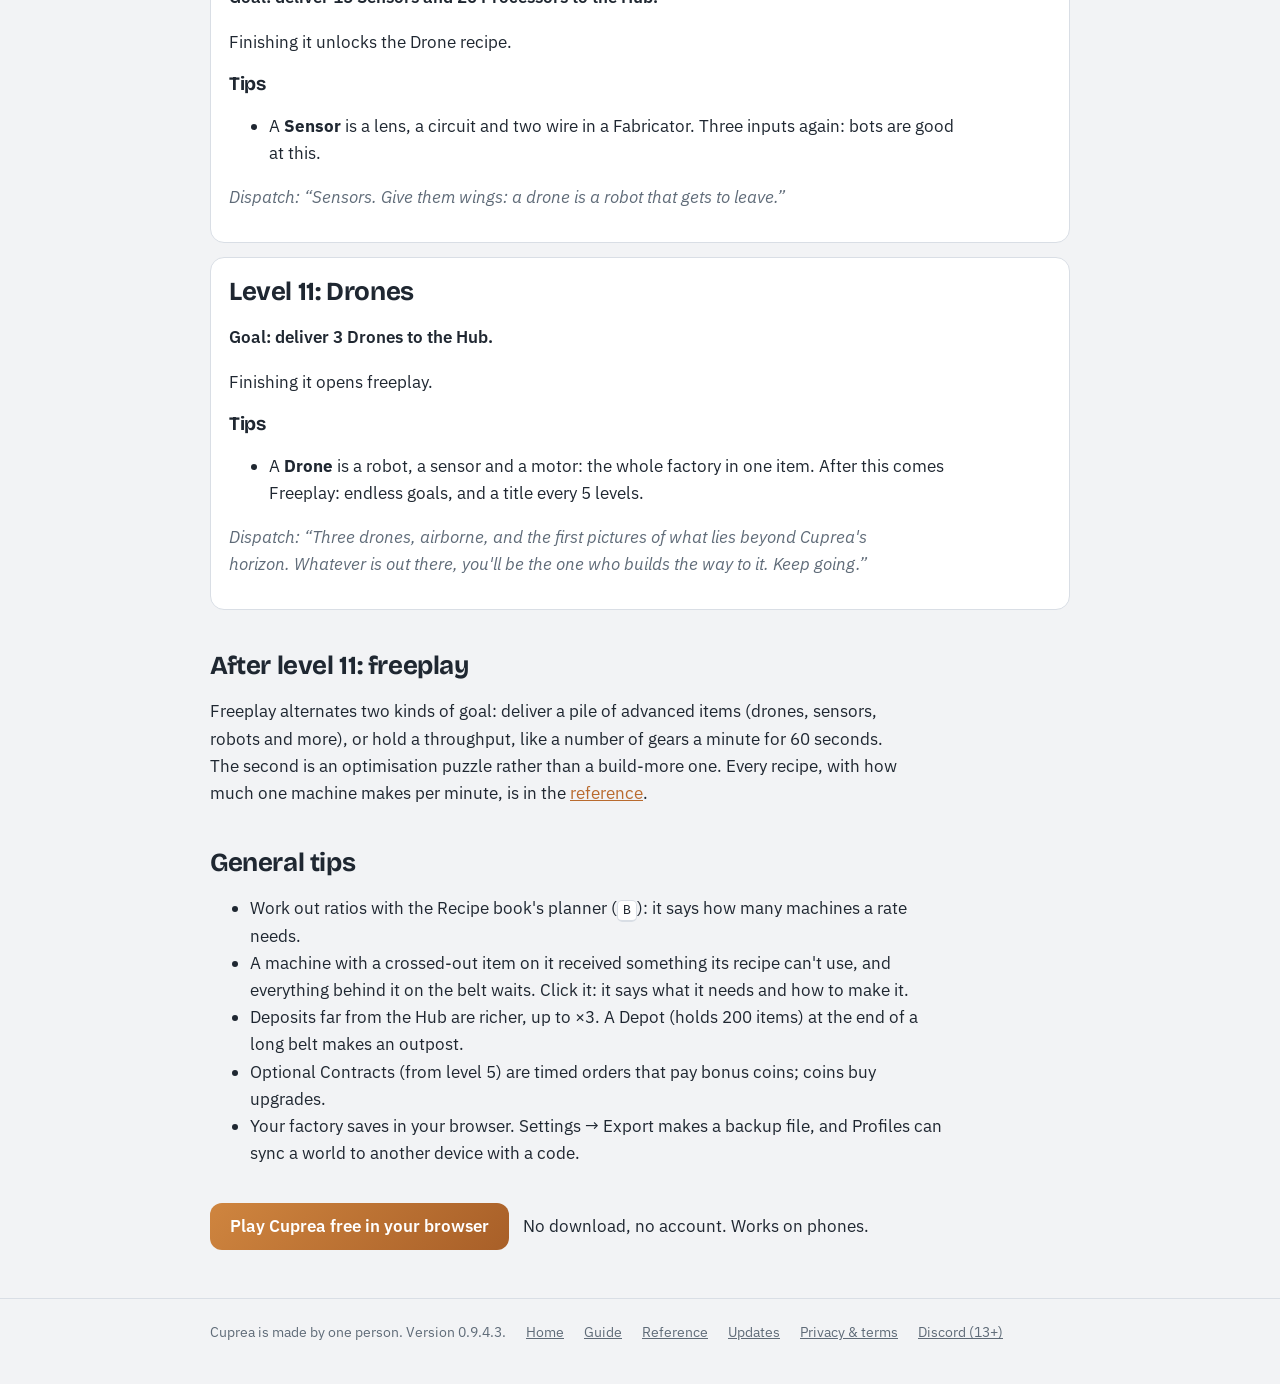
==== commit f9736c89: "Cuprea 0.9.4.3: a ResizeObserver loop warning no longer opens the crash bar Co-Authored-By: Claude O" ====
--- a/guide/index.html
+++ b/guide/index.html
@@ -70,7 +70,7 @@
 footer .wrap { display: flex; flex-wrap: wrap; gap: 8px 20px; }
 footer a { color: var(--muted); }
 </style>
-  <script type="application/ld+json">{"@context":"https://schema.org","@graph":[{"@type":"WebPage","@id":"https://noice787965-droid.github.io/cuprea/guide/","url":"https://noice787965-droid.github.io/cuprea/guide/","name":"How to play Cuprea: beginner's guide and all levels","description":"How to play Cuprea, the free browser factory game: your first five minutes, the controls on computer and phone, and the goal, unlocks and tips for all 11 levels.","inLanguage":"en","dateModified":"2026-10-19","about":{"@type":"VideoGame","name":"Cuprea","url":"https://noice787965-droid.github.io/cuprea/"}},{"@type":"BreadcrumbList","itemListElement":[{"@type":"ListItem","position":1,"name":"Cuprea","item":"https://noice787965-droid.github.io/cuprea/"},{"@type":"ListItem","position":2,"name":"Guide","item":"https://noice787965-droid.github.io/cuprea/guide/"}]}]}</script>
+  <script type="application/ld+json">{"@context":"https://schema.org","@graph":[{"@type":"WebPage","@id":"https://noice787965-droid.github.io/cuprea/guide/","url":"https://noice787965-droid.github.io/cuprea/guide/","name":"How to play Cuprea: beginner's guide and all levels","description":"How to play Cuprea, the free browser factory game: your first five minutes, the controls on computer and phone, and the goal, unlocks and tips for all 11 levels.","inLanguage":"en","dateModified":"2026-10-20","about":{"@type":"VideoGame","name":"Cuprea","url":"https://noice787965-droid.github.io/cuprea/"}},{"@type":"BreadcrumbList","itemListElement":[{"@type":"ListItem","position":1,"name":"Cuprea","item":"https://noice787965-droid.github.io/cuprea/"},{"@type":"ListItem","position":2,"name":"Guide","item":"https://noice787965-droid.github.io/cuprea/guide/"}]}]}</script>
 </head>
 <body>
   <header class="wrap top">
@@ -351,7 +351,7 @@
   </main>
   <footer>
     <div class="wrap">
-      <span>Cuprea is made by one person. Version 0.9.4.2.</span>
+      <span>Cuprea is made by one person. Version 0.9.4.3.</span>
       <a href="../">Home</a><a href="../guide/">Guide</a><a href="../reference/">Reference</a><a href="../updates/">Updates</a>
       <a href="../privacy.html">Privacy &amp; terms</a><a href="https://discord.gg/RqNg62fHZJ" rel="noopener">Discord (13+)</a>
     </div>
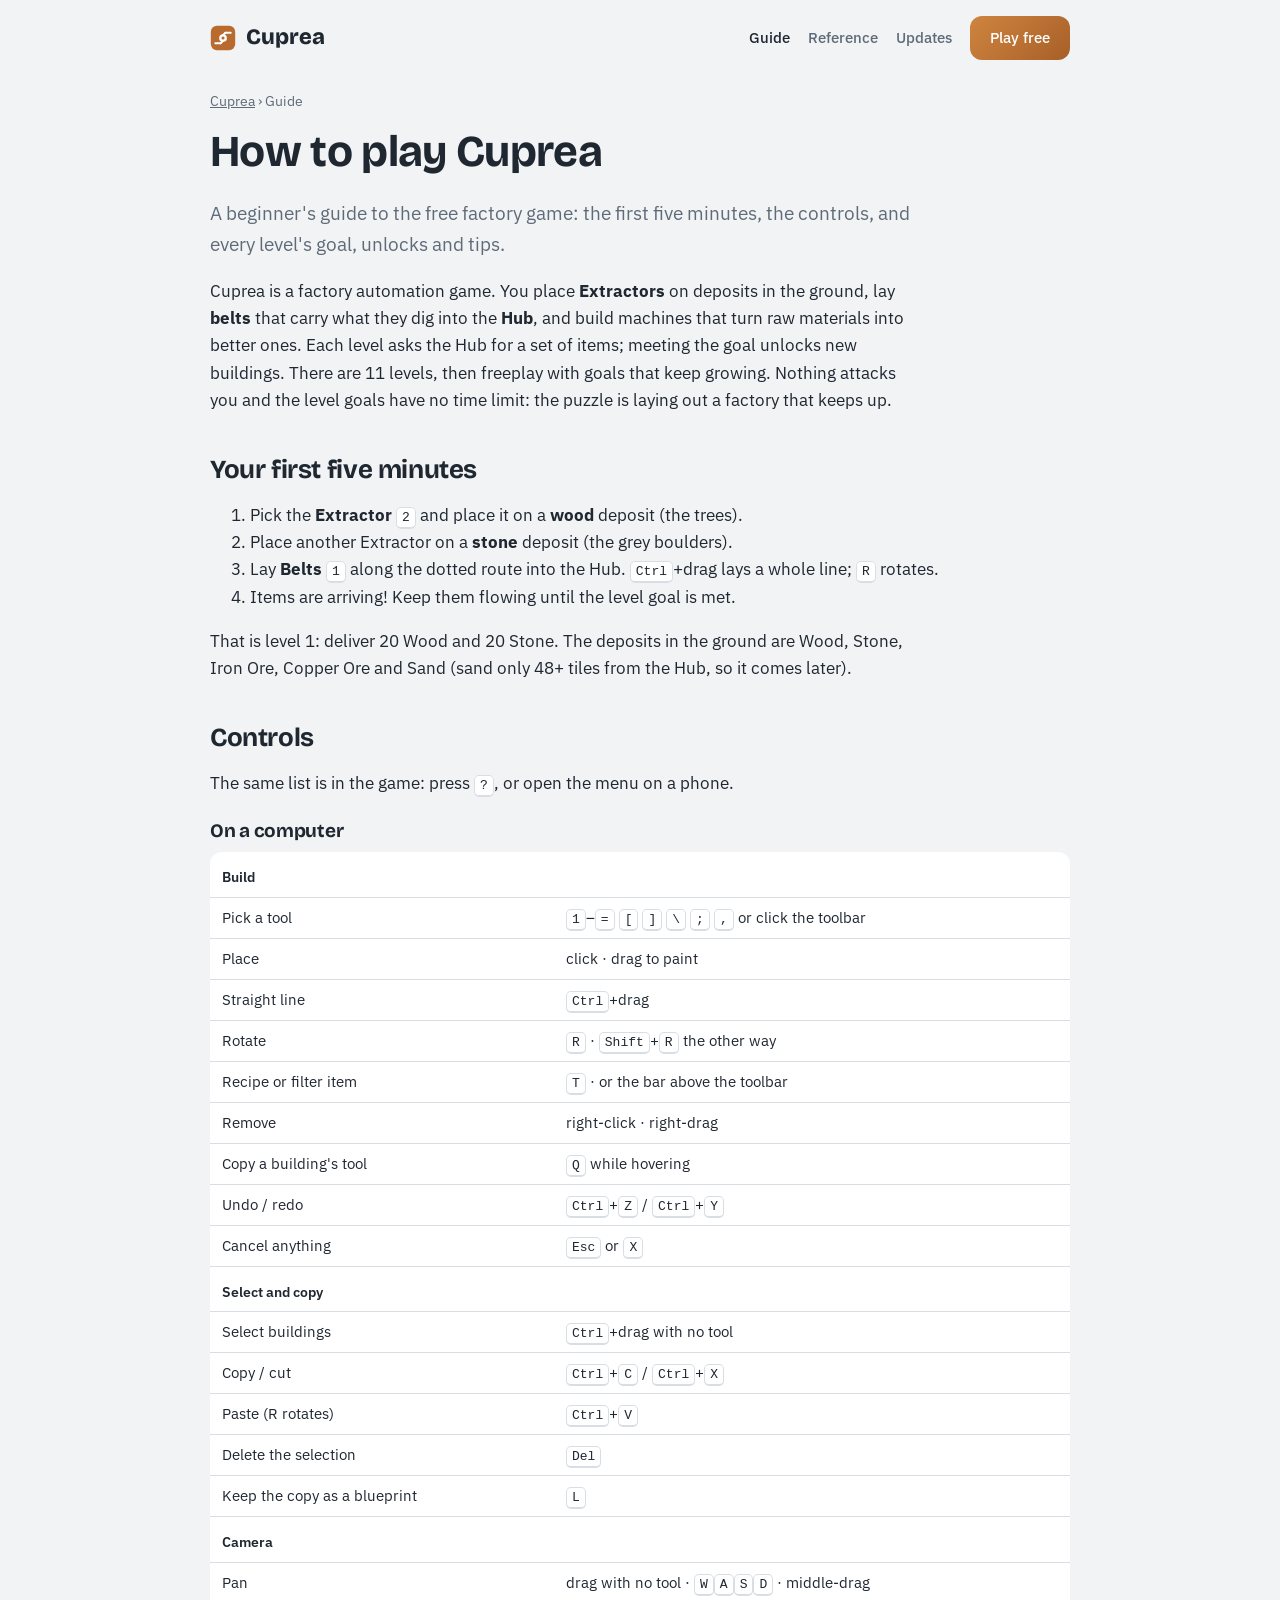
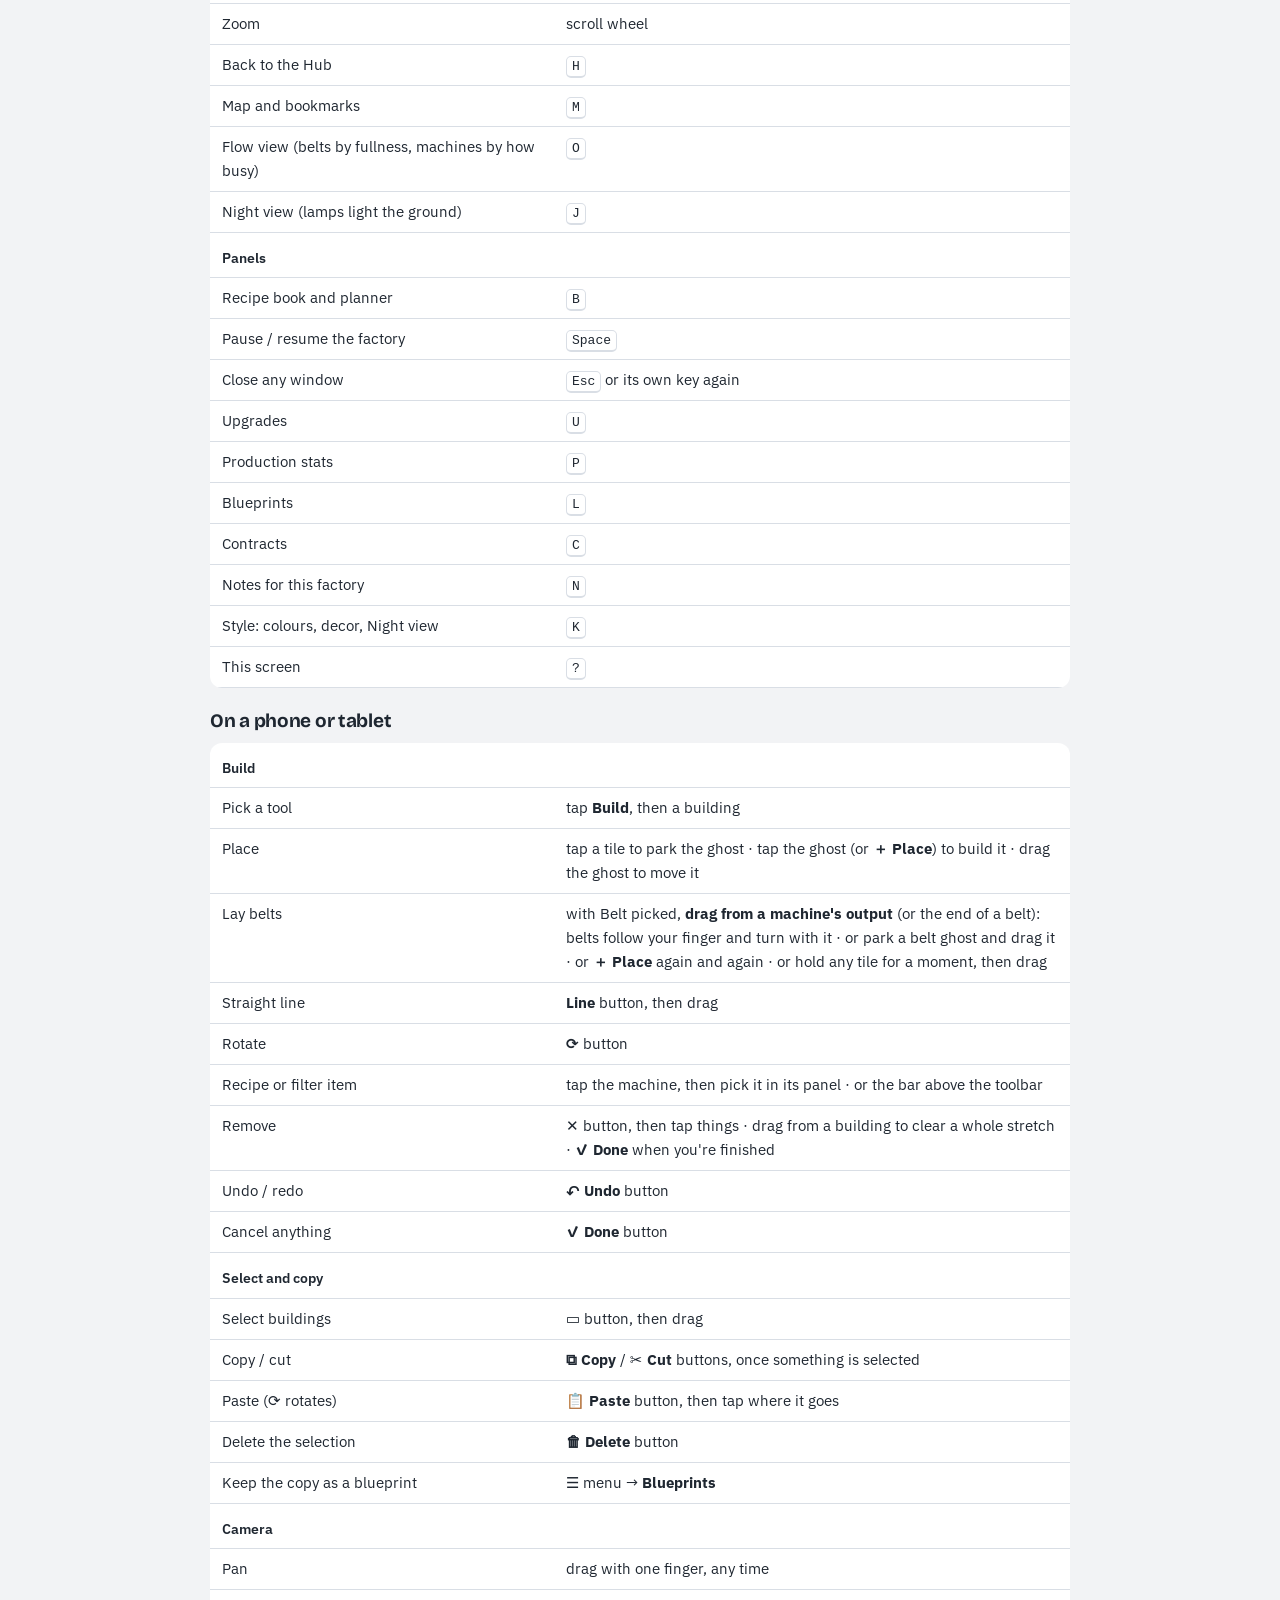
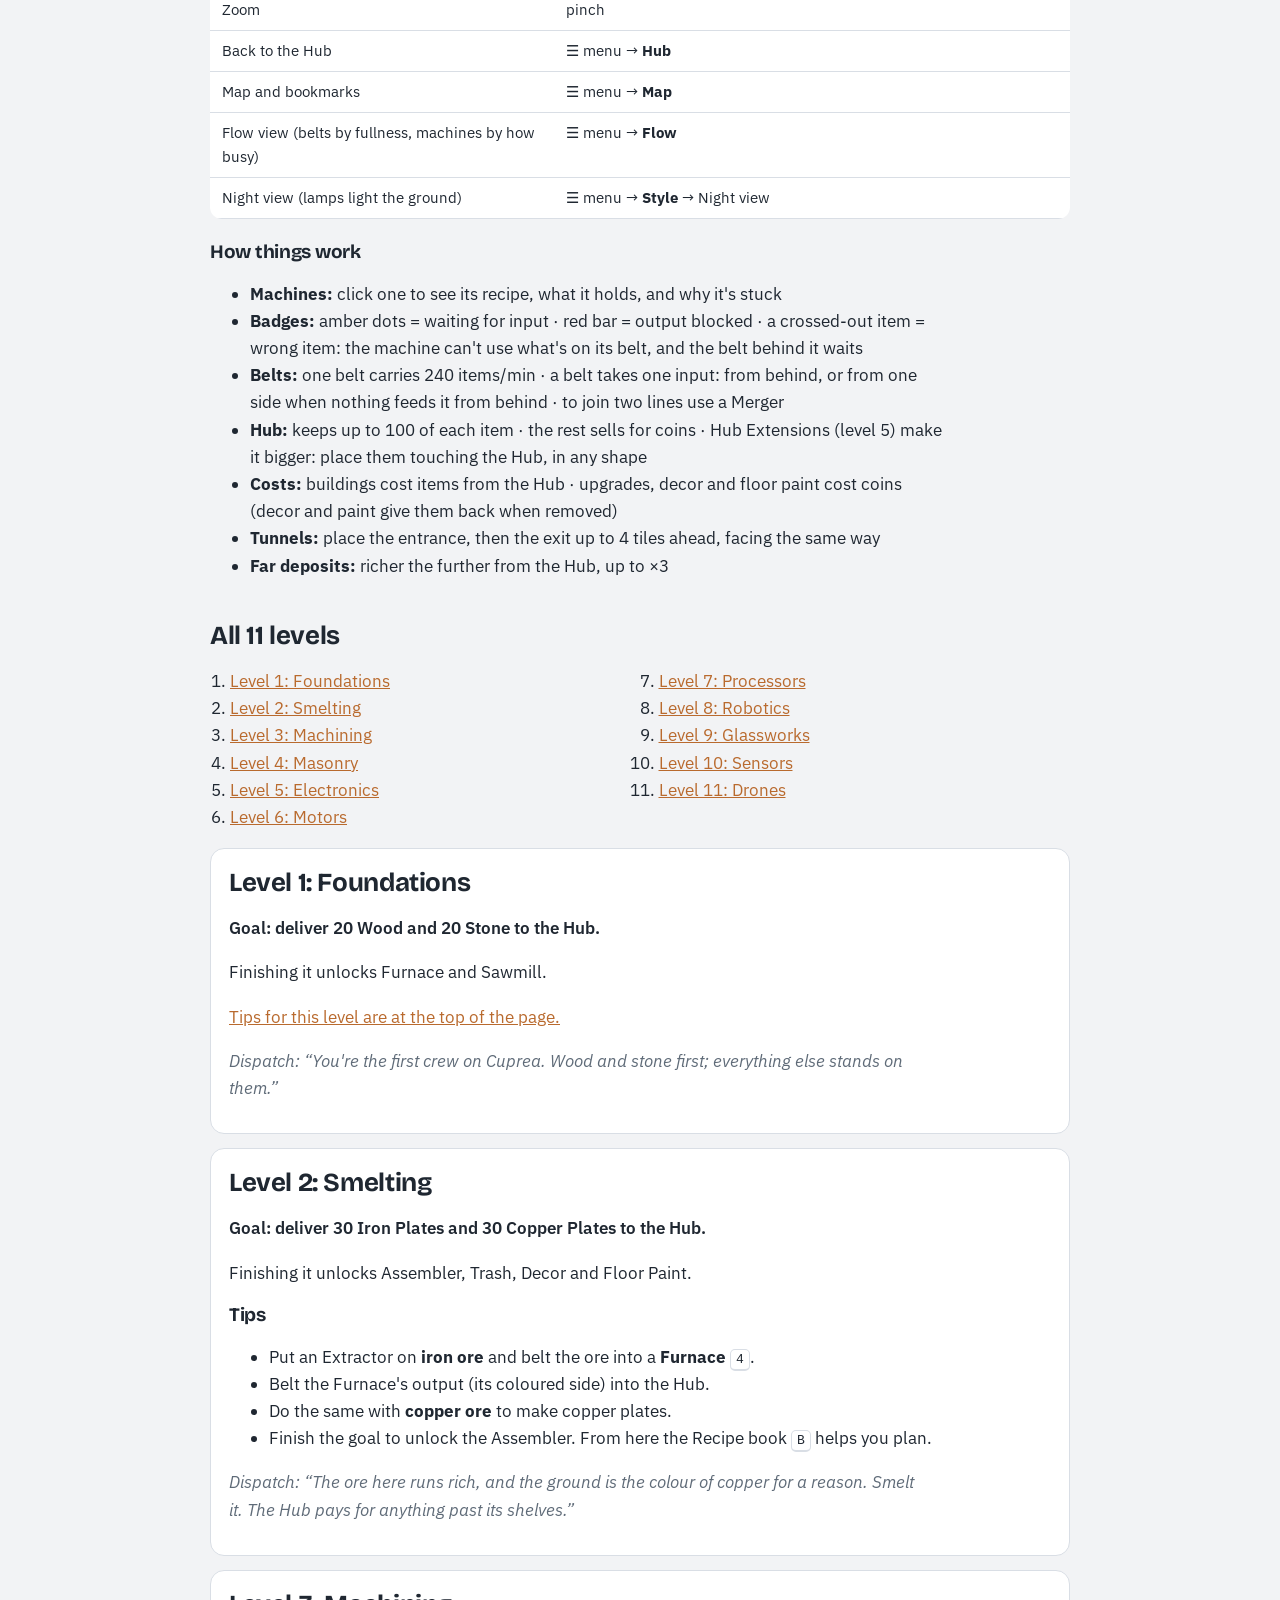
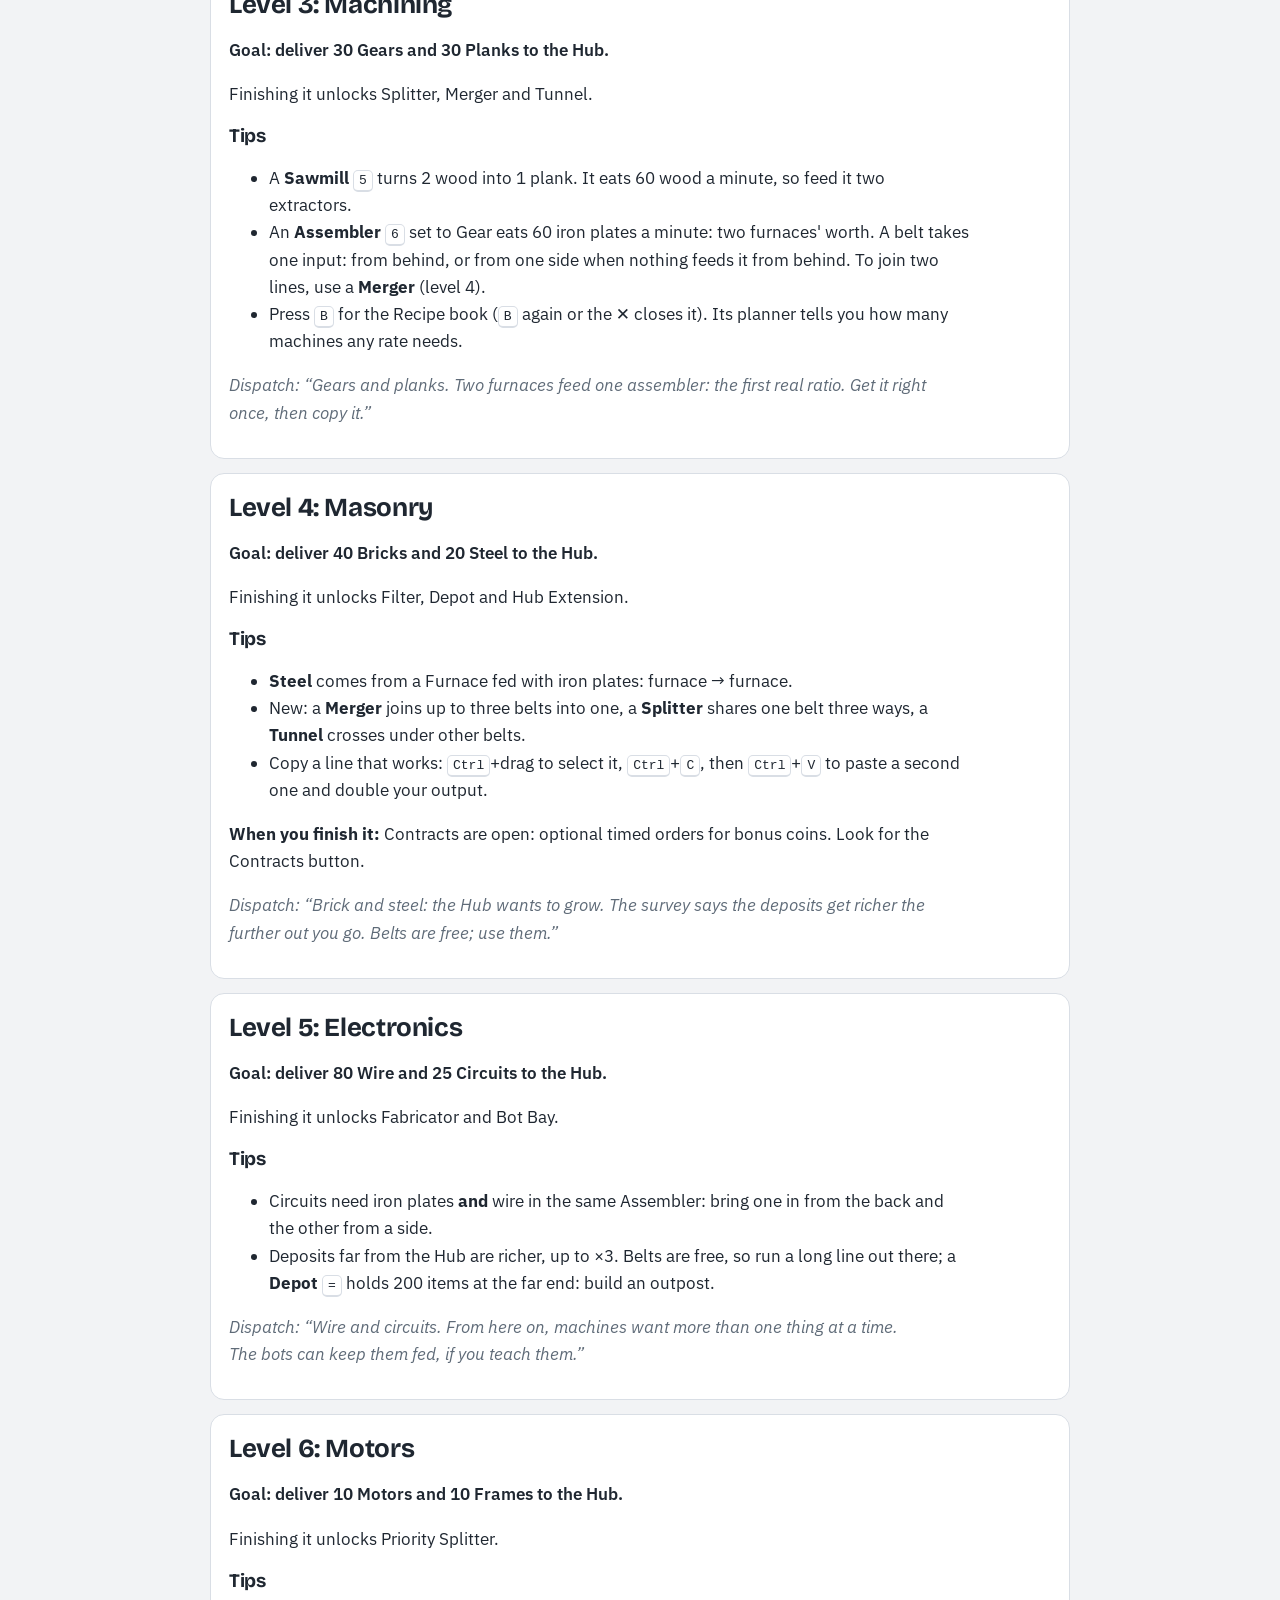
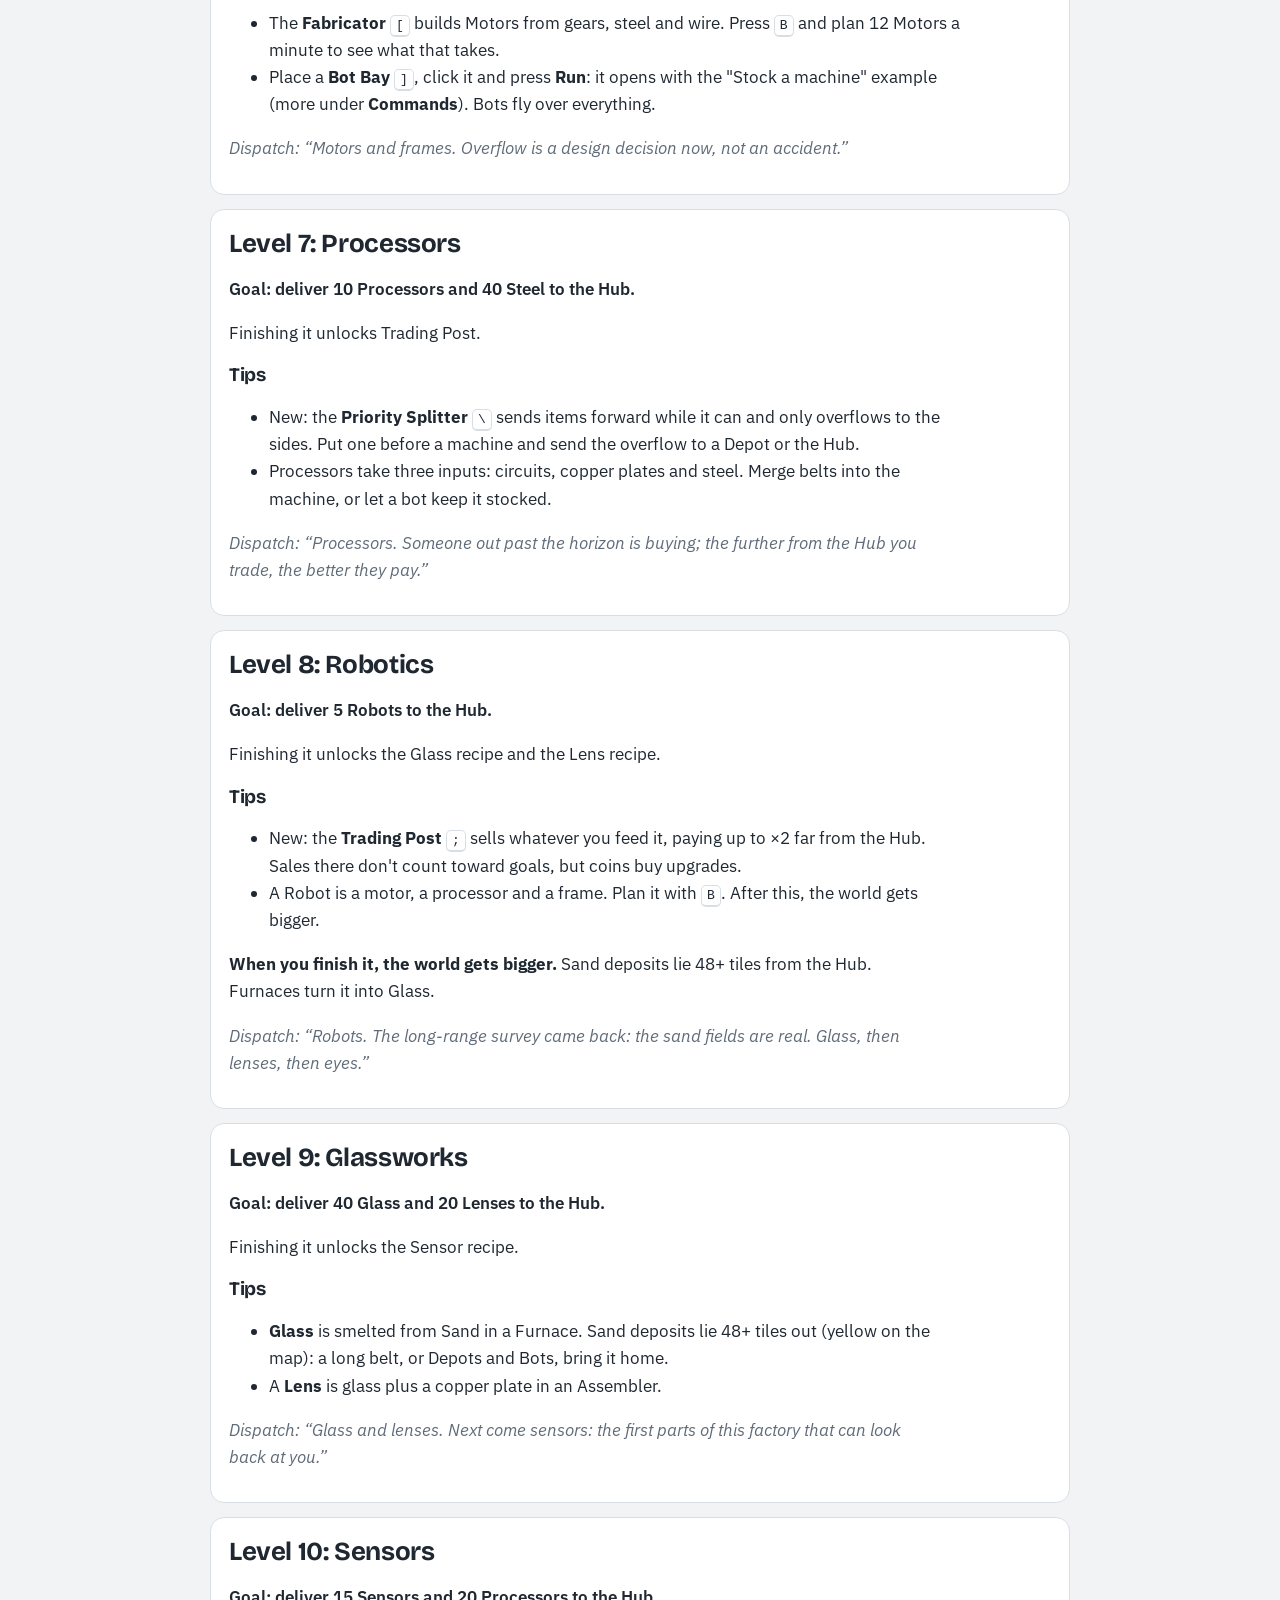
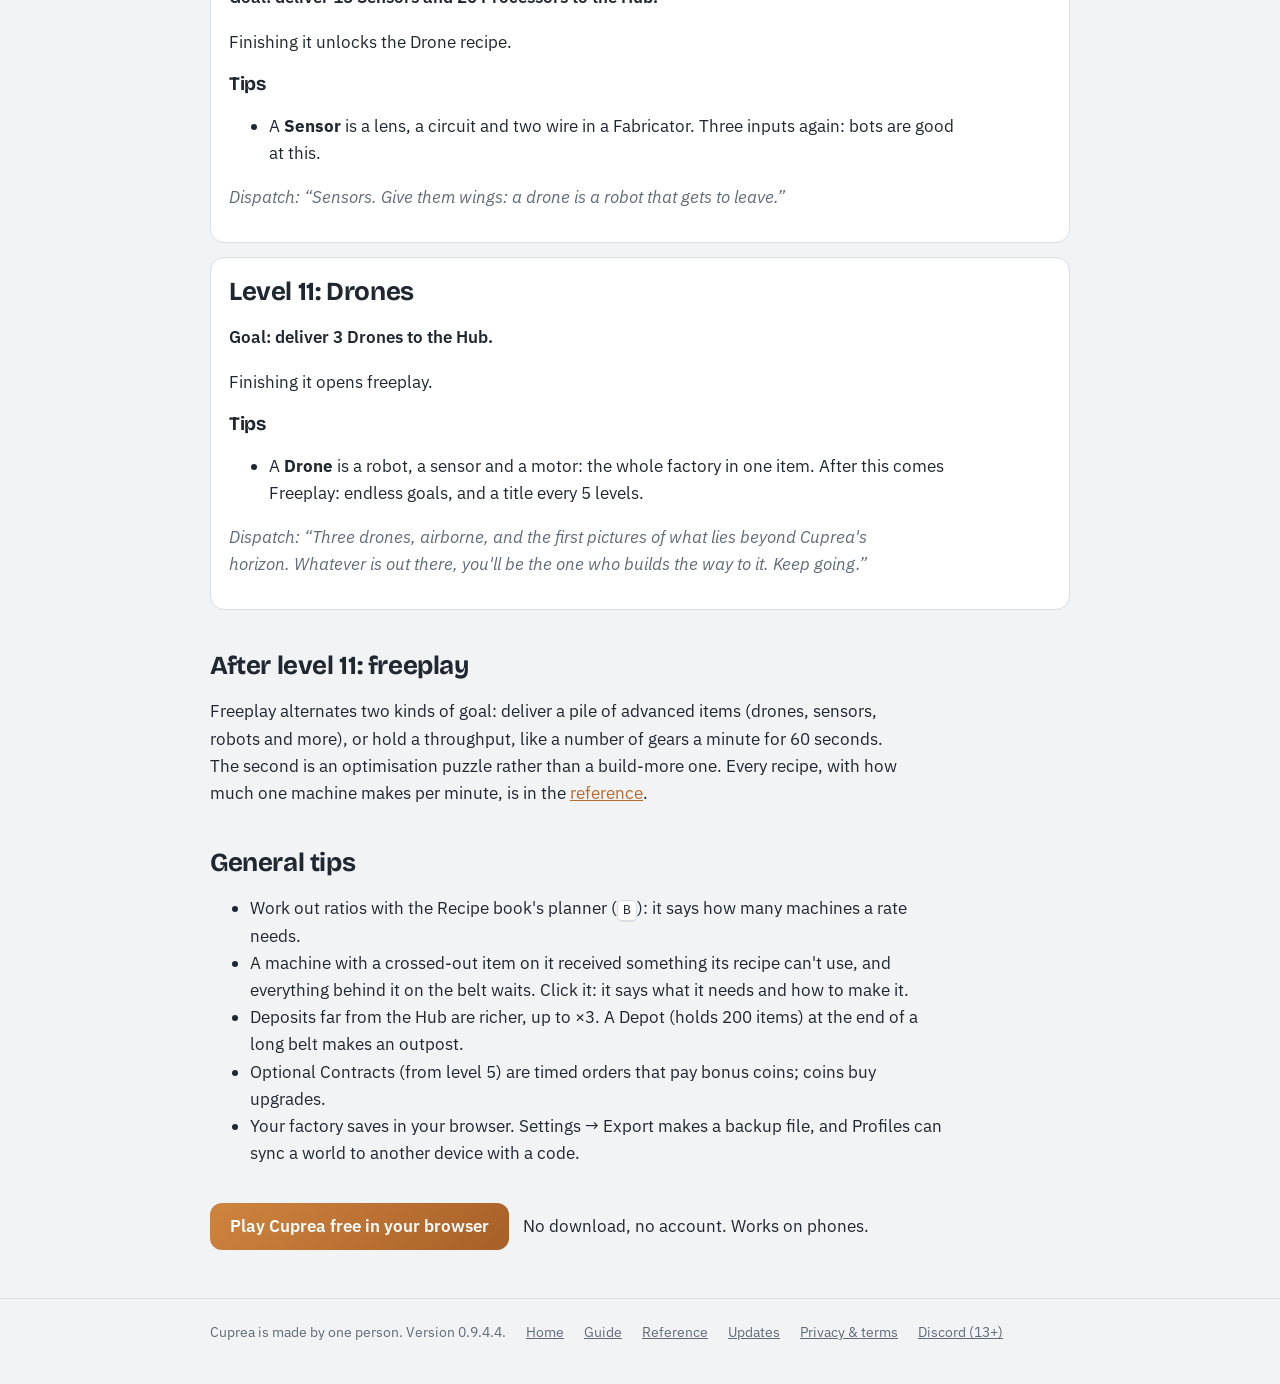
==== commit ed286f29: "Cuprea 0.9.4.4: Hub numbers readable when zoomed out, X cancels, CrazyGames build opens in the game " ====
--- a/guide/index.html
+++ b/guide/index.html
@@ -111,7 +111,7 @@
       <tr><td>Remove</td><td>right-click · right-drag</td></tr>
       <tr><td>Copy a building's tool</td><td><kbd>Q</kbd> while hovering</td></tr>
       <tr><td>Undo / redo</td><td><kbd>Ctrl</kbd>+<kbd>Z</kbd> / <kbd>Ctrl</kbd>+<kbd>Y</kbd></td></tr>
-      <tr><td>Cancel anything</td><td><kbd>Esc</kbd></td></tr>
+      <tr><td>Cancel anything</td><td><kbd>Esc</kbd> or <kbd>X</kbd></td></tr>
       <tr><th colspan="2">Select and copy</th></tr>
       <tr><td>Select buildings</td><td><kbd>Ctrl</kbd>+drag with no tool</td></tr>
       <tr><td>Copy / cut</td><td><kbd>Ctrl</kbd>+<kbd>C</kbd> / <kbd>Ctrl</kbd>+<kbd>X</kbd></td></tr>
@@ -221,7 +221,7 @@
       <ul>
         <li>A <b>Sawmill</b> <kbd>5</kbd> turns 2 wood into 1 plank. It eats 60 wood a minute, so feed it two extractors.</li>
         <li>An <b>Assembler</b> <kbd>6</kbd> set to Gear eats 60 iron plates a minute: two furnaces' worth. A belt takes one input: from behind, or from one side when nothing feeds it from behind. To join two lines, use a <b>Merger</b> (level 4).</li>
-        <li>Press <kbd>B</kbd> for the Recipe book (<kbd>B</kbd> or <kbd>Esc</kbd> closes it). Its planner tells you how many machines any rate needs.</li>
+        <li>Press <kbd>B</kbd> for the Recipe book (<kbd>B</kbd> again or the ✕ closes it). Its planner tells you how many machines any rate needs.</li>
       </ul>
       
       
@@ -351,7 +351,7 @@
   </main>
   <footer>
     <div class="wrap">
-      <span>Cuprea is made by one person. Version 0.9.4.3.</span>
+      <span>Cuprea is made by one person. Version 0.9.4.4.</span>
       <a href="../">Home</a><a href="../guide/">Guide</a><a href="../reference/">Reference</a><a href="../updates/">Updates</a>
       <a href="../privacy.html">Privacy &amp; terms</a><a href="https://discord.gg/RqNg62fHZJ" rel="noopener">Discord (13+)</a>
     </div>
